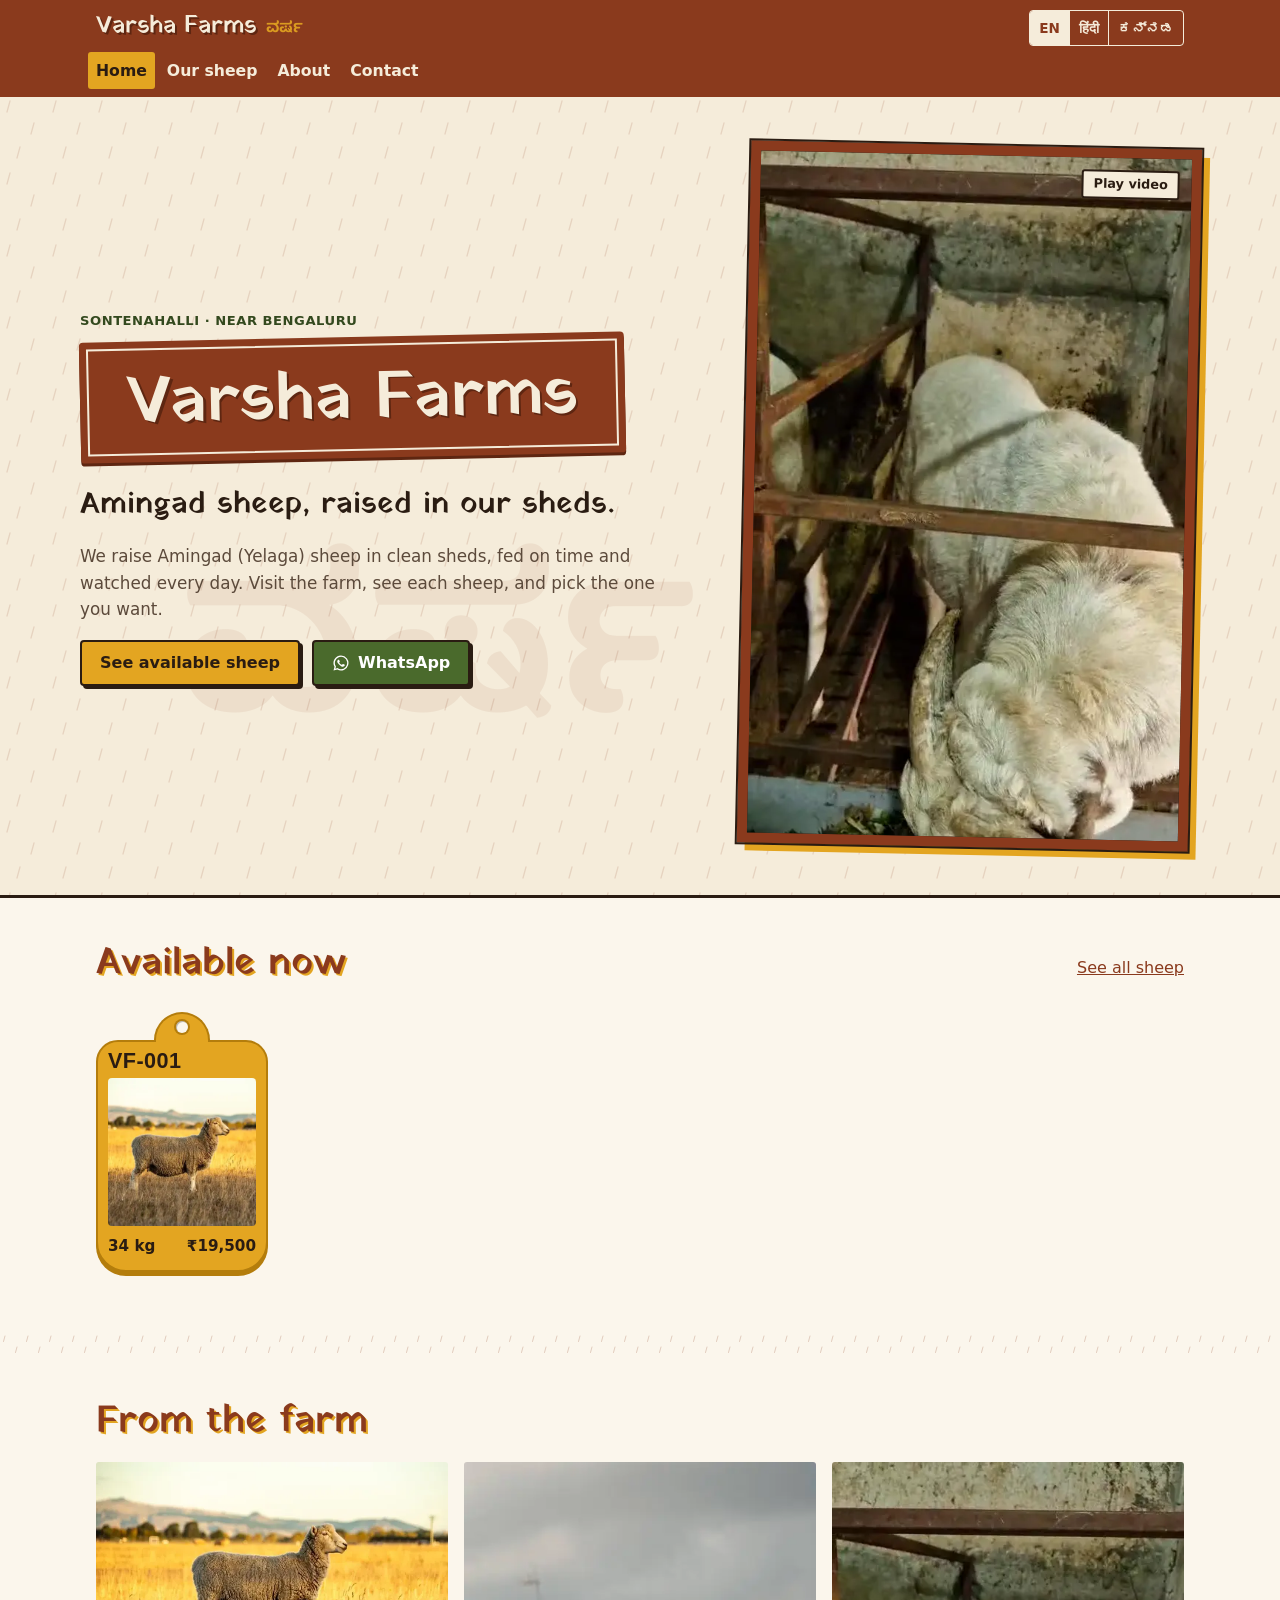
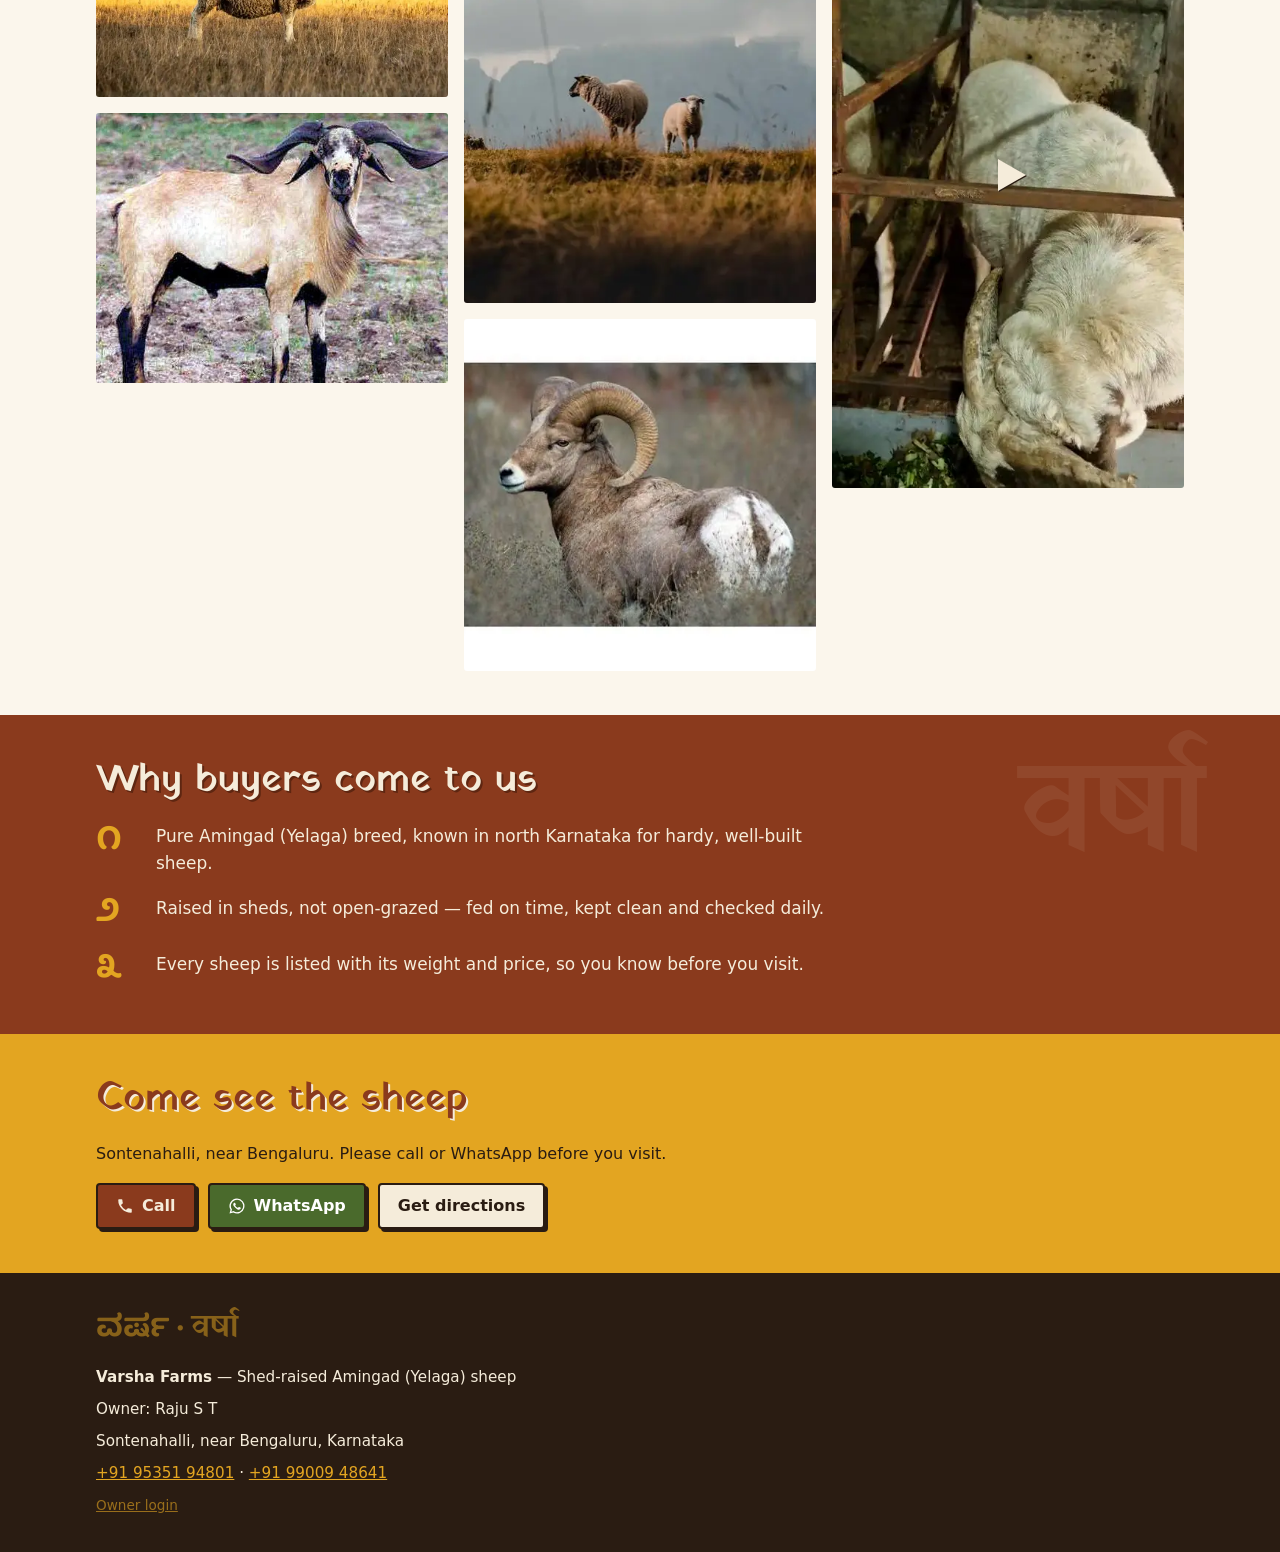
==== index.html @ 4ac23cdb "Varsha Farms website Co-Authored-By: Claude Opus 5.5 <noreply@anthropic.com>" ====
<!doctype html>
<html lang="en">
<head>
<meta charset="utf-8">
<meta name="viewport" content="width=device-width, initial-scale=1">
<title>Varsha Farms — Amingad sheep, Sontenahalli</title>
<meta name="description" content="Shed-raised Amingad (Yelaga) sheep from Varsha Farms, Sontenahalli near Bengaluru. See sheep with weight and price, call or WhatsApp Raju S T.">
<meta name="theme-color" content="#8a3a1d">
<meta property="og:title" content="Varsha Farms — Amingad sheep, Sontenahalli">
<meta property="og:description" content="Shed-raised Amingad (Yelaga) sheep from Varsha Farms, Sontenahalli near Bengaluru. See sheep with weight and price, call or WhatsApp Raju S T.">
<meta property="og:image" content="media/home/ewe-golden-field.webp">
<link rel="icon" href="assets/img/favicon.svg" type="image/svg+xml">
<link rel="preconnect" href="https://fonts.googleapis.com">
<link rel="preconnect" href="https://fonts.gstatic.com" crossorigin>
<link rel="stylesheet" href="https://fonts.googleapis.com/css2?family=Baloo+Tamma+2:wght@700&family=Yatra+One&display=swap">
<link rel="stylesheet" href="assets/css/site.css">
<link rel="preload" href="data/home.json" as="fetch" crossorigin>
<link rel="preload" href="media/home/farm-video-poster.webp" as="image">
<script src="assets/js/app.js" defer></script>
</head>
<body data-page="home" data-title="meta.home">
<a class="skip" href="#main" data-i18n="skip">Skip to content</a>
<header class="site-head">
  <div class="wrap">
    <div class="head-row">
      <a class="logo" href="./">
        <span class="logo-main" data-i18n="brand.name">Varsha Farms</span>
        <span class="logo-deco logo-deco-kn" aria-hidden="true">ವರ್ಷ</span>
        <span class="logo-deco logo-deco-hi" aria-hidden="true">वर्षा</span>
      </a>
      <div class="lang" role="group" aria-label="Language" data-i18n-attr="aria-label:lang.label">
        <button type="button" data-set-lang="en" lang="en" aria-pressed="true">EN</button>
        <button type="button" data-set-lang="hi" lang="hi" aria-pressed="false">हिंदी</button>
        <button type="button" data-set-lang="kn" lang="kn" aria-pressed="false">ಕನ್ನಡ</button>
      </div>
    </div>
    <nav class="nav" aria-label="Main">
      <a href="./" data-i18n="nav.home" aria-current="page">Home</a>
      <a href="explore.html" data-i18n="nav.explore">Our sheep</a>
      <a href="about.html" data-i18n="nav.about">About</a>
      <a href="contact.html" data-i18n="nav.contact">Contact</a>
    </nav>
  </div>
</header>
<main id="main">
<section class="hero">
  <div class="wrap hero-grid">
    <figure class="hero-media" id="heroMedia">
      <img src="media/home/farm-video-poster.webp" alt="" fetchpriority="high">
    </figure>
    <div class="hero-text">
      <span class="script-deco" aria-hidden="true">ವರ್ಷ</span>
      <p class="kicker" data-i18n="home.kicker">Sontenahalli · near Bengaluru</p>
      <h1 class="signboard"><span data-i18n="brand.name">Varsha Farms</span></h1>
      <p class="tagline" data-i18n="home.tagline">Amingad sheep, raised in our sheds.</p>
      <p class="lead" data-i18n="home.lead">We raise Amingad (Yelaga) sheep in clean sheds, fed on time and watched every day. Visit the farm, see each sheep, and pick the one you want.</p>
      <div class="btn-row">
        <a class="btn btn-turmeric" href="explore.html" data-i18n="home.seeSheep">See available sheep</a>
        <a class="btn btn-wa" href="https://wa.me/919535194801" data-wa="0"><svg viewBox="0 0 24 24" aria-hidden="true"><path fill="currentColor" d="M12 2a10 10 0 0 0-8.6 15.1L2 22l5-1.3A10 10 0 1 0 12 2zm0 18.2a8.2 8.2 0 0 1-4.2-1.2l-.3-.2-3 .8.8-2.9-.2-.3A8.2 8.2 0 1 1 12 20.2zm4.5-6.1c-.25-.12-1.47-.72-1.7-.8-.23-.09-.4-.13-.56.12-.17.25-.64.8-.79.97-.14.17-.29.19-.54.06a6.7 6.7 0 0 1-3.3-2.9c-.25-.43.25-.4.71-1.33.08-.17.04-.31-.02-.43l-.76-1.83c-.2-.48-.4-.41-.56-.42h-.48a.92.92 0 0 0-.66.31 2.8 2.8 0 0 0-.87 2.07 4.8 4.8 0 0 0 1 2.56 11 11 0 0 0 4.2 3.7c1.56.68 2.18.73 2.96.62.48-.07 1.47-.6 1.68-1.18.2-.58.2-1.08.15-1.18-.07-.1-.23-.16-.48-.28z"/></svg><span data-i18n="cta.whatsapp">WhatsApp</span></a>
      </div>
    </div>
  </div>
</section>

<section class="section">
  <div class="wrap">
    <div class="section-head">
      <h2 class="painted" data-i18n="home.availableTitle">Available now</h2>
      <a href="explore.html" data-i18n="home.availableMore">See all sheep</a>
    </div>
    <div class="strip" id="strip"><noscript><p>Please enable JavaScript to see the sheep, or call +91 95351 94801.</p></noscript></div>
  </div>
</section>

<hr class="rain-rule">

<section class="section">
  <div class="wrap">
    <div class="section-head"><h2 class="painted" data-i18n="home.galleryTitle">From the farm</h2></div>
    <div class="gallery" id="gallery"></div>
  </div>
</section>

<section class="section band-soil">
  <div class="wrap" style="position:relative">
    <span class="script-deco hi" aria-hidden="true" style="right:-6px;top:-10px;font-size:8rem;color:var(--wool)">वर्षा</span>
    <h2 data-i18n="home.whyTitle">Why buyers come to us</h2>
    <ol class="why">
      <li><span class="num" aria-hidden="true">೧</span><span data-i18n="home.why1">Pure Amingad (Yelaga) breed, known in north Karnataka for hardy, well-built sheep.</span></li>
      <li><span class="num" aria-hidden="true">೨</span><span data-i18n="home.why2">Raised in sheds, not open-grazed — fed on time, kept clean and checked daily.</span></li>
      <li><span class="num" aria-hidden="true">೩</span><span data-i18n="home.why3">Every sheep is listed with its weight and price, so you know before you visit.</span></li>
    </ol>
  </div>
</section>

<section class="section band-turmeric">
  <div class="wrap">
    <h2 class="painted" style="text-shadow:2px 2px 0 var(--wool)" data-i18n="home.visitTitle">Come see the sheep</h2>
    <p data-i18n="home.visitText">Sontenahalli, near Bengaluru. Please call or WhatsApp before you visit.</p>
    <div class="btn-row">
      <a class="btn btn-soil" href="tel:+919535194801" data-call="0"><svg viewBox="0 0 24 24" aria-hidden="true"><path fill="currentColor" d="M6.6 10.8a15.1 15.1 0 0 0 6.6 6.6l2.2-2.2a1 1 0 0 1 1-.25 11.4 11.4 0 0 0 3.6.57 1 1 0 0 1 1 1V20a1 1 0 0 1-1 1A17 17 0 0 1 3 4a1 1 0 0 1 1-1h3.5a1 1 0 0 1 1 1c0 1.25.2 2.45.57 3.57a1 1 0 0 1-.25 1z"/></svg><span data-i18n="cta.call">Call</span></a>
      <a class="btn btn-wa" href="https://wa.me/919535194801" data-wa="0"><svg viewBox="0 0 24 24" aria-hidden="true"><path fill="currentColor" d="M12 2a10 10 0 0 0-8.6 15.1L2 22l5-1.3A10 10 0 1 0 12 2zm0 18.2a8.2 8.2 0 0 1-4.2-1.2l-.3-.2-3 .8.8-2.9-.2-.3A8.2 8.2 0 1 1 12 20.2zm4.5-6.1c-.25-.12-1.47-.72-1.7-.8-.23-.09-.4-.13-.56.12-.17.25-.64.8-.79.97-.14.17-.29.19-.54.06a6.7 6.7 0 0 1-3.3-2.9c-.25-.43.25-.4.71-1.33.08-.17.04-.31-.02-.43l-.76-1.83c-.2-.48-.4-.41-.56-.42h-.48a.92.92 0 0 0-.66.31 2.8 2.8 0 0 0-.87 2.07 4.8 4.8 0 0 0 1 2.56 11 11 0 0 0 4.2 3.7c1.56.68 2.18.73 2.96.62.48-.07 1.47-.6 1.68-1.18.2-.58.2-1.08.15-1.18-.07-.1-.23-.16-.48-.28z"/></svg><span data-i18n="cta.whatsapp">WhatsApp</span></a>
      <a class="btn" href="https://maps.app.goo.gl/YwFfgwn1WgX5cCX76" data-map-link target="_blank" rel="noopener" data-i18n="cta.directions">Get directions</a>
    </div>
  </div>
</section>
</main>
<footer class="site-foot">
  <div class="wrap">
    <p class="foot-script" aria-hidden="true">ವರ್ಷ · <span class="hi">वर्षा</span></p>
    <p><strong data-i18n="brand.name">Varsha Farms</strong> — <span data-i18n="footer.note">Shed-raised Amingad (Yelaga) sheep</span></p>
    <p data-i18n="footer.owner">Owner: Raju S T</p>
    <p data-i18n="footer.place">Sontenahalli, near Bengaluru, Karnataka</p>
    <p><a href="tel:+919535194801" data-phone-text="0">+91 95351 94801</a> · <a href="tel:+919900948641" data-phone-text="1">+91 99009 48641</a></p>
    <p><a class="owner-link" href="owner.html" rel="nofollow" data-i18n="footer.ownerLogin">Owner login</a></p>
  </div>
</footer>
<nav class="callbar" aria-label="Contact">
  <a href="tel:+919535194801" data-call="0"><svg viewBox="0 0 24 24" aria-hidden="true"><path fill="currentColor" d="M6.6 10.8a15.1 15.1 0 0 0 6.6 6.6l2.2-2.2a1 1 0 0 1 1-.25 11.4 11.4 0 0 0 3.6.57 1 1 0 0 1 1 1V20a1 1 0 0 1-1 1A17 17 0 0 1 3 4a1 1 0 0 1 1-1h3.5a1 1 0 0 1 1 1c0 1.25.2 2.45.57 3.57a1 1 0 0 1-.25 1z"/></svg><span data-i18n="cta.call">Call</span></a>
  <a href="https://wa.me/919535194801" data-wa="0"><svg viewBox="0 0 24 24" aria-hidden="true"><path fill="currentColor" d="M12 2a10 10 0 0 0-8.6 15.1L2 22l5-1.3A10 10 0 1 0 12 2zm0 18.2a8.2 8.2 0 0 1-4.2-1.2l-.3-.2-3 .8.8-2.9-.2-.3A8.2 8.2 0 1 1 12 20.2zm4.5-6.1c-.25-.12-1.47-.72-1.7-.8-.23-.09-.4-.13-.56.12-.17.25-.64.8-.79.97-.14.17-.29.19-.54.06a6.7 6.7 0 0 1-3.3-2.9c-.25-.43.25-.4.71-1.33.08-.17.04-.31-.02-.43l-.76-1.83c-.2-.48-.4-.41-.56-.42h-.48a.92.92 0 0 0-.66.31 2.8 2.8 0 0 0-.87 2.07 4.8 4.8 0 0 0 1 2.56 11 11 0 0 0 4.2 3.7c1.56.68 2.18.73 2.96.62.48-.07 1.47-.6 1.68-1.18.2-.58.2-1.08.15-1.18-.07-.1-.23-.16-.48-.28z"/></svg><span data-i18n="cta.whatsapp">WhatsApp</span></a>
</nav>
</body>
</html>
---- assets/css/site.css ----
/* Varsha Farms — one stylesheet, no framework. Flat colours only (no gradients). */
:root {
  --soil: #8a3a1d;        /* red-soil brown */
  --soil-dark: #5e2611;
  --turmeric: #e3a521;    /* turmeric yellow */
  --turmeric-dark: #b47d0c;
  --wool: #f5ecda;        /* wool cream */
  --wool-light: #fbf6ec;
  --leaf: #4a6a2c;        /* leaf green */
  --leaf-dark: #33491e;
  --ink: #2a1c12;
  --ink-soft: #5c4a3b;
  --line: #d9c9aa;
  --stamp-red: #a8321a;
  --radius: 6px;
  --gutter: 16px;
  --font-sign: "Yatra One", "Baloo Tamma 2", Georgia, serif;
  --font-body: system-ui, -apple-system, "Segoe UI", Roboto, "Noto Sans", "Noto Sans Kannada", "Noto Sans Devanagari", sans-serif;
  --rain: url("data:image/svg+xml,%3Csvg xmlns='http://www.w3.org/2000/svg' width='46' height='72'%3E%3Cg stroke='%238a3a1d' stroke-width='1.3' stroke-linecap='round' fill='none'%3E%3Cpath d='M10 4l-3 11M34 26l-3 11M20 50l-3 11'/%3E%3C/g%3E%3C/svg%3E");
}
:lang(kn) { --font-sign: "Baloo Tamma 2", "Yatra One", sans-serif; }

*, *::before, *::after { box-sizing: border-box; }
[hidden] { display: none !important; }
html { -webkit-text-size-adjust: 100%; }
body {
  margin: 0;
  background: var(--wool-light);
  color: var(--ink);
  font: 400 1rem/1.6 var(--font-body);
  padding-bottom: 64px; /* room for mobile call bar */
  overflow-x: hidden;
}
img, video { max-width: 100%; display: block; }
a { color: var(--soil); }
a:focus-visible, button:focus-visible, input:focus-visible, select:focus-visible, textarea:focus-visible, summary:focus-visible {
  outline: 3px solid var(--turmeric); outline-offset: 2px;
}
h1, h2, h3 { font-family: var(--font-sign); font-weight: 400; line-height: 1.15; margin: 0 0 .5em; color: var(--soil); }
h1 { font-size: clamp(2.2rem, 9vw, 4rem); }
h2 { font-size: clamp(1.6rem, 6vw, 2.4rem); }
h3 { font-size: 1.3rem; }
:lang(kn) h1, :lang(kn) h2, :lang(kn) h3 { font-weight: 700; line-height: 1.3; }
p { margin: 0 0 1em; }
.wrap { width: 100%; max-width: 1120px; margin: 0 auto; padding: 0 var(--gutter); }
.skip { position: absolute; left: -999px; top: 0; background: var(--ink); color: var(--wool); padding: 8px 12px; z-index: 50; }
.skip:focus { left: 8px; }
.visually-hidden { position: absolute !important; width: 1px; height: 1px; overflow: hidden; clip: rect(0 0 0 0); white-space: nowrap; }

/* ---------- Painted-sign lettering ---------- */
.painted { color: var(--soil); text-shadow: 2px 2px 0 var(--turmeric); }
.signboard {
  display: inline-block;
  background: var(--soil);
  color: var(--wool);
  padding: .35em .7em .3em;
  border-radius: 4px;
  outline: 2px solid var(--wool);
  outline-offset: -9px;
  text-shadow: 2px 2px 0 var(--soil-dark);
  box-shadow: 0 3px 0 var(--soil-dark);
  transform: rotate(-1.2deg);
  margin: 0 0 .4em;
}
.signboard span { display: block; }

/* ---------- Header ---------- */
.site-head { background: var(--soil); color: var(--wool); position: relative; z-index: 5; }
.head-row { display: flex; align-items: center; justify-content: space-between; gap: 12px; padding-top: 10px; padding-bottom: 6px; }
.logo { text-decoration: none; color: var(--wool); display: flex; align-items: baseline; gap: 10px; min-width: 0; }
.logo-main { font-family: var(--font-sign); font-size: 1.5rem; line-height: 1.1; text-shadow: 2px 2px 0 var(--soil-dark); white-space: nowrap; }
:lang(kn) .logo-main { font-weight: 700; }
.logo-deco { font-family: "Baloo Tamma 2", sans-serif; font-weight: 700; color: var(--turmeric); font-size: 1rem; opacity: .9; white-space: nowrap; }
.logo-deco-hi { display: none; font-family: "Yatra One", serif; font-weight: 400; }
:lang(kn) .logo-deco-kn { display: none; }
:lang(kn) .logo-deco-hi { display: inline; }
@media (max-width: 420px) { .logo-deco { display: none !important; } }

.lang { display: flex; border: 1.5px solid var(--wool); border-radius: 4px; overflow: hidden; flex-shrink: 0; }
.lang button {
  background: transparent; color: var(--wool); border: 0; padding: 6px 9px; font: 600 .85rem/1.2 var(--font-body); cursor: pointer; min-height: 34px;
}
.lang button + button { border-left: 1.5px solid var(--wool); }
.lang button[aria-pressed="true"] { background: var(--wool); color: var(--soil); }

.nav { display: flex; flex-wrap: wrap; gap: 2px 4px; padding-bottom: 8px; margin: 0 -8px; }
.nav::-webkit-scrollbar { display: none; }
.nav a {
  color: var(--wool); text-decoration: none; padding: 6px 8px; border-radius: 3px; white-space: nowrap; font-weight: 600; font-size: .98rem;
}
.nav a[aria-current="page"] { background: var(--turmeric); color: var(--ink); }
.head-edge { height: 10px; background: var(--rain) 0 0 / 23px 36px, var(--wool-light); opacity: .55; }

/* ---------- Buttons ---------- */
.btn {
  display: inline-flex; align-items: center; justify-content: center; gap: 8px;
  min-height: 46px; padding: 10px 18px; border-radius: 4px; border: 2px solid var(--ink);
  font: 700 1rem/1.2 var(--font-body); text-decoration: none; cursor: pointer; background: var(--wool); color: var(--ink);
  box-shadow: 3px 3px 0 var(--ink);
  transition: transform .08s, box-shadow .08s;
}
.btn:active { transform: translate(2px, 2px); box-shadow: 1px 1px 0 var(--ink); }
.btn-soil { background: var(--soil); color: var(--wool); }
.btn-wa { background: var(--leaf); color: #fff; }
.btn-turmeric { background: var(--turmeric); color: var(--ink); }
.btn svg { width: 18px; height: 18px; flex-shrink: 0; }
.btn-row { display: flex; flex-wrap: wrap; gap: 12px; }

/* ---------- Mobile call bar ---------- */
.callbar {
  position: fixed; left: 0; right: 0; bottom: 0; z-index: 20; display: grid; grid-template-columns: 1fr 1fr;
  border-top: 3px solid var(--ink); background: var(--ink);
}
.callbar a { display: flex; align-items: center; justify-content: center; gap: 8px; min-height: 56px; font-weight: 700; text-decoration: none; color: var(--wool); background: var(--soil); }
.callbar a + a { background: var(--leaf); border-left: 2px solid var(--ink); color: #fff; }
.callbar svg { width: 20px; height: 20px; }
@media (min-width: 900px) { .callbar { display: none; } body { padding-bottom: 0; } }

/* ---------- Script decoration ---------- */
.script-deco {
  position: absolute; pointer-events: none; user-select: none; z-index: 0;
  font-family: "Baloo Tamma 2", sans-serif; font-weight: 700; color: var(--soil); opacity: .07; line-height: 1;
}
.script-deco.hi { font-family: "Yatra One", serif; font-weight: 400; }

/* ---------- Hero ---------- */
.hero { position: relative; overflow: hidden; background: var(--wool); border-bottom: 3px solid var(--ink); }
.hero::before { content: ""; position: absolute; inset: 0; background: var(--rain) 0 0 / 46px 72px; opacity: .14; animation: rain 3s linear infinite; }
@keyframes rain { to { background-position: -12px 72px; } }
.hero-grid { position: relative; display: grid; gap: 0; }
.hero-media { margin: 0 calc(-1 * var(--gutter)); position: relative; background: var(--ink); height: min(62svh, 125vw); overflow: hidden; }
.hero-media img, .hero-media video { width: 100%; height: 100%; object-fit: cover; }
.hero-text { position: relative; padding: 0 0 32px; z-index: 2; display: flex; flex-direction: column; align-items: flex-start; }
.hero-text > * { position: relative; }
.hero-text > .script-deco { position: absolute; }
.hero-text .signboard { order: -1; margin-top: -40px; }
.hero-text .kicker { margin-top: 4px; }
.hero-text .script-deco { right: -8px; bottom: -30px; font-size: 9rem; }
.hero .signboard { font-size: clamp(2.3rem, 11vw, 4.2rem); }
.kicker { font-weight: 700; letter-spacing: .04em; color: var(--leaf-dark); text-transform: uppercase; font-size: .82rem; margin: 18px 0 6px; }
:lang(kn) .kicker, :lang(hi) .kicker { text-transform: none; letter-spacing: 0; font-size: .95rem; }
.tagline { font-family: var(--font-sign); font-size: clamp(1.35rem, 5vw, 1.9rem); color: var(--ink); line-height: 1.3; margin-bottom: .6em; }
:lang(kn) .tagline { font-weight: 700; }
.lead { font-size: 1.05rem; color: var(--ink-soft); max-width: 36em; }
.media-toggle {
  position: absolute; right: 12px; top: 12px; z-index: 3; background: var(--wool); color: var(--ink); border: 2px solid var(--ink);
  border-radius: 3px; padding: 6px 10px; font: 700 .8rem/1 var(--font-body); cursor: pointer;
}
@media (min-width: 900px) {
  .hero-grid { grid-template-columns: 1.15fr .85fr; align-items: center; gap: 48px; padding: 48px 0; }
  .hero-text { margin: 0; padding: 0; order: -1; }
  .hero-text .signboard { order: 0; margin-top: 0; }
  .hero-text .kicker { order: -1; }
  .hero-media { margin: 0; height: auto; aspect-ratio: 9 / 14; max-height: 78vh; border: 10px solid var(--soil); outline: 2px solid var(--ink); box-shadow: 8px 8px 0 var(--turmeric); transform: rotate(1.2deg); }
  .hero-text .script-deco { font-size: 14rem; right: 0; bottom: -90px; }
}

/* ---------- Sections ---------- */
.section { padding: 44px 0; position: relative; }
.section-head { display: flex; flex-wrap: wrap; align-items: baseline; justify-content: space-between; gap: 6px 16px; margin-bottom: 18px; }
.section-head h2 { margin: 0; }
.rain-rule { height: 22px; background: var(--rain) 0 0 / 23px 36px; opacity: .35; border: 0; margin: 0; }
.band-soil { background: var(--soil); color: var(--wool); }
.band-soil h2 { color: var(--wool); text-shadow: 2px 2px 0 var(--soil-dark); }
.band-leaf { background: var(--leaf); color: #fff; }
.band-leaf h2 { color: #fff; text-shadow: 2px 2px 0 var(--leaf-dark); }
.band-turmeric { background: var(--turmeric); }

/* why list with Kannada numerals */
.why { list-style: none; margin: 0; padding: 0; counter-reset: why; display: grid; gap: 18px; max-width: 46em; }
.why li { display: grid; grid-template-columns: 48px 1fr; gap: 12px; align-items: start; font-size: 1.06rem; }
.why .num { font-family: "Baloo Tamma 2", sans-serif; font-weight: 700; font-size: 2.4rem; line-height: 1; color: var(--turmeric); }

/* ---------- Available strip ---------- */
.strip { display: flex; gap: 16px; overflow-x: auto; scroll-snap-type: x mandatory; padding: 8px 2px 18px; margin: 0 calc(-1 * var(--gutter)); padding-left: var(--gutter); padding-right: var(--gutter); scrollbar-width: thin; }
.strip > * { scroll-snap-align: start; flex: 0 0 auto; }
.mini-tag { width: 172px; text-decoration: none; color: var(--ink); display: block; }
.mini-tag .tag-neck { width: 56px; height: 30px; }
.mini-tag .tag-body { padding: 8px 10px 12px; }
.mini-tag .tag-id { font-size: 1.35rem; }
.mini-tag .mini-photo { aspect-ratio: 1; background: var(--wool); border-radius: 4px; overflow: hidden; margin: 6px 0 8px; }
.mini-tag .mini-photo img { width: 100%; height: 100%; object-fit: cover; }
.mini-tag .mini-line { display: flex; justify-content: space-between; font-weight: 700; font-size: .95rem; }
.strip-empty { color: var(--ink-soft); }

/* ---------- Gallery ---------- */
.gallery { columns: 2 160px; column-gap: 12px; }
.gallery button {
  display: block; width: 100%; border: 0; padding: 0; margin: 0 0 12px; background: var(--wool); cursor: zoom-in; break-inside: avoid; position: relative;
  border-radius: 3px; overflow: hidden;
}
.gallery img { width: 100%; height: auto; }
.gallery .is-video::after {
  content: ""; position: absolute; left: 50%; top: 50%; width: 0; height: 0; margin: -16px 0 0 -10px;
  border-left: 28px solid var(--wool); border-top: 16px solid transparent; border-bottom: 16px solid transparent;
  filter: drop-shadow(1px 1px 0 var(--ink));
}
@media (min-width: 900px) { .gallery { columns: 3; column-gap: 16px; } .gallery button { margin-bottom: 16px; } }

dialog.viewer { border: 0; padding: 0; background: transparent; max-width: 96vw; max-height: 92vh; }
dialog.viewer::backdrop { background: rgba(30, 18, 10, .88); }
dialog.viewer img, dialog.viewer video { max-width: 96vw; max-height: 84vh; width: auto; height: auto; border: 6px solid var(--wool); }
dialog.viewer .close { display: block; margin: 0 0 8px auto; }

/* ---------- Ear-tag cards ---------- */
.tags { display: grid; gap: 30px 22px; grid-template-columns: 1fr; }
@media (min-width: 640px) { .tags { grid-template-columns: 1fr 1fr; } }
@media (min-width: 1000px) { .tags { grid-template-columns: 1fr 1fr 1fr; } }
.tag { position: relative; scroll-margin-top: 20px; }
.tag-neck {
  width: 92px; height: 44px; margin: 0 auto -2px; background: var(--turmeric); border: 2px solid var(--turmeric-dark); border-bottom: 0;
  border-radius: 46px 46px 0 0; position: relative;
}
.tag-neck::after { /* punched hole */
  content: ""; position: absolute; left: 50%; top: 46%; width: 18px; height: 18px; margin: -9px 0 0 -9px; border-radius: 50%;
  background: var(--wool-light); box-shadow: inset 2px 2px 0 rgba(0,0,0,.25), 0 0 0 3px var(--turmeric-dark);
}
.mini-tag .tag-neck::after { width: 12px; height: 12px; margin: -6px 0 0 -6px; box-shadow: inset 1px 1px 0 rgba(0,0,0,.25), 0 0 0 2px var(--turmeric-dark); }
.tag-body {
  background: var(--turmeric); border: 2px solid var(--turmeric-dark); border-radius: 22px 22px 30px 30px;
  padding: 12px 14px 16px; box-shadow: 0 4px 0 var(--turmeric-dark);
}
.tag-top { display: flex; align-items: center; justify-content: space-between; gap: 8px; }
.tag-id {
  font: 800 2rem/1 "Arial Narrow", "Roboto Condensed", "Helvetica Neue", Arial, sans-serif; letter-spacing: .02em; color: var(--ink);
  font-stretch: condensed;
}
.tag-farm { font: 700 .7rem/1.2 var(--font-body); letter-spacing: .08em; text-transform: uppercase; color: var(--ink); opacity: .7; text-align: right; }
.pill { display: inline-block; font-weight: 700; font-size: .85rem; padding: 2px 9px; border-radius: 3px; border: 2px solid currentColor; }
.pill-available { color: var(--leaf-dark); background: var(--wool-light); }
.tag-media { position: relative; margin: 10px 0 12px; border-radius: 6px; overflow: hidden; background: var(--wool); border: 2px solid var(--turmeric-dark); }
.tag-slides { display: flex; overflow-x: auto; scroll-snap-type: x mandatory; scrollbar-width: none; aspect-ratio: 4 / 3; }
.tag-slides::-webkit-scrollbar { display: none; }
.tag-slides > * { flex: 0 0 100%; scroll-snap-align: start; width: 100%; height: 100%; object-fit: cover; background: var(--ink); }
.tag-count { position: absolute; right: 8px; bottom: 8px; background: var(--ink); color: var(--wool); font-size: .75rem; font-weight: 700; padding: 2px 7px; border-radius: 3px; pointer-events: none; }
.no-photo { aspect-ratio: 4 / 3; display: grid; place-items: center; text-align: center; color: var(--ink-soft); font-size: .9rem; position: relative; overflow: hidden; }
.no-photo .big { font-family: "Baloo Tamma 2", sans-serif; font-weight: 700; font-size: 5rem; line-height: 1; color: var(--soil); opacity: .16; display: block; }
.stamp {
  position: absolute; left: 50%; top: 44%; z-index: 2; transform: translate(-50%, -50%) rotate(-13deg);
  font: 400 clamp(1.8rem, 7vw, 2.4rem)/1 var(--font-sign); letter-spacing: .06em; text-transform: uppercase;
  color: var(--stamp-red); border: 4px solid var(--stamp-red); outline: 2px solid var(--stamp-red); outline-offset: 3px;
  padding: 6px 14px 4px; background: rgba(251, 246, 236, .82); white-space: nowrap; pointer-events: none;
}
:lang(kn) .stamp { font-weight: 700; font-size: 1.6rem; }
.stamp-booked { color: var(--soil-dark); border-color: var(--soil-dark); outline-color: var(--soil-dark); transform: translate(-50%, -50%) rotate(8deg); }
.is-sold .tag-slides, .is-sold .no-photo { filter: grayscale(.75) contrast(.9); }
.tag-facts { background: var(--wool-light); border-radius: 6px; margin: 0; padding: 8px 12px; display: grid; grid-template-columns: auto 1fr; gap: 3px 10px; font-size: .95rem; }
.tag-facts dt { color: var(--ink-soft); }
.tag-facts dd { margin: 0; font-weight: 700; text-align: right; }
.tag-price { display: flex; align-items: baseline; justify-content: space-between; margin: 12px 2px 6px; }
.tag-price .label { font-weight: 700; font-size: .9rem; }
.tag-price .amount { font: 800 1.8rem/1 "Arial Narrow", "Roboto Condensed", Arial, sans-serif; }
.tag-purpose { list-style: none; padding: 0; margin: 0 0 8px; display: flex; flex-wrap: wrap; gap: 6px; }
.tag-purpose li { background: var(--ink); color: var(--turmeric); font-size: .8rem; font-weight: 700; padding: 3px 9px; border-radius: 30px; }
.tag-note { font-size: .95rem; margin: 6px 2px 12px; }
.tag-actions { display: grid; grid-template-columns: 1fr 1fr; gap: 10px; }
.tag-actions .btn { min-height: 48px; padding: 8px 10px; }
.tag.is-target .tag-body { outline: 4px solid var(--leaf); outline-offset: 4px; }

/* ---------- Filters ---------- */
.filters { display: grid; gap: 12px; margin: 8px 0 18px; }
.filters fieldset { border: 0; padding: 0; margin: 0; min-width: 0; }
.filters legend { font-weight: 700; font-size: .85rem; color: var(--ink-soft); margin-bottom: 6px; padding: 0; }
.chips { display: flex; gap: 8px; overflow-x: auto; scrollbar-width: none; padding: 2px; }
.chips::-webkit-scrollbar { display: none; }
.chip { position: relative; flex-shrink: 0; }
.chip input { position: absolute; opacity: 0; inset: 0; margin: 0; cursor: pointer; }
.chip span { display: block; padding: 7px 14px; border: 2px solid var(--ink); border-radius: 30px; font-weight: 600; font-size: .92rem; background: var(--wool-light); white-space: nowrap; }
.chip input:checked + span { background: var(--ink); color: var(--turmeric); }
.chip input:focus-visible + span { outline: 3px solid var(--turmeric); outline-offset: 2px; }
.filter-foot { display: flex; flex-wrap: wrap; align-items: center; justify-content: space-between; gap: 10px; }
.select { font: 600 .95rem var(--font-body); padding: 8px 10px; border: 2px solid var(--ink); border-radius: 4px; background: var(--wool-light); color: var(--ink); min-height: 42px; }
.linkish { background: none; border: 0; color: var(--soil); text-decoration: underline; font: 600 .95rem var(--font-body); cursor: pointer; padding: 6px 0; }
.count { font-weight: 700; }
@media (min-width: 900px) { .filters { grid-template-columns: auto auto 1fr; align-items: end; gap: 20px; } .filter-foot { grid-column: 1 / -1; } }

/* ---------- Page headers / prose ---------- */
.page-head { background: var(--wool); border-bottom: 3px solid var(--ink); padding: 30px 0 24px; position: relative; overflow: hidden; }
.page-head::before { content: ""; position: absolute; inset: 0; background: var(--rain) 0 0 / 46px 72px; opacity: .12; }
.page-head .wrap { position: relative; }
.page-head .script-deco { right: -10px; top: -14px; font-size: 7.5rem; }
.page-head p { color: var(--ink-soft); max-width: 40em; margin: 0; font-size: 1.05rem; }
.prose { max-width: 40em; font-size: 1.07rem; }
.prose h2 { margin-top: 1.4em; }
.split { display: grid; gap: 28px; }
@media (min-width: 900px) { .split { grid-template-columns: 1.2fr .8fr; gap: 56px; align-items: start; } }
.framed { border: 8px solid var(--soil); outline: 2px solid var(--ink); box-shadow: 6px 6px 0 var(--turmeric); background: var(--ink); }
.owner-card { background: var(--turmeric); border: 2px solid var(--ink); padding: 16px 18px; border-radius: 4px; margin-top: 18px; }
.owner-card strong { display: block; font-family: var(--font-sign); font-weight: 400; font-size: 1.6rem; color: var(--ink); }
.quote { font-family: var(--font-sign); font-size: 1.35rem; color: var(--leaf-dark); border-left: 6px solid var(--turmeric); padding-left: 14px; margin: 20px 0; }
:lang(kn) .quote { font-weight: 700; }

/* ---------- Contact ---------- */
.phone-cards { display: grid; gap: 18px; }
@media (min-width: 640px) { .phone-cards { grid-template-columns: 1fr 1fr; } }
.phone-card { background: var(--wool); border: 2px solid var(--ink); border-radius: 4px; padding: 16px; box-shadow: 4px 4px 0 var(--soil); }
.phone-card .label { font-weight: 700; color: var(--ink-soft); font-size: .9rem; }
.phone-card .num { display: block; font: 800 1.7rem/1.2 "Arial Narrow", "Roboto Condensed", Arial, sans-serif; color: var(--ink); text-decoration: none; margin: 4px 0 12px; letter-spacing: .02em; }
.phone-card .btn-row .btn { flex: 1 1 120px; }
.map-box { position: relative; aspect-ratio: 4 / 3; background: var(--wool); border: 2px solid var(--ink); margin: 12px 0; }
@media (min-width: 900px) { .map-box { aspect-ratio: 16 / 9; } }
.map-box iframe { position: absolute; inset: 0; width: 100%; height: 100%; border: 0; }
.map-box .map-load { position: absolute; inset: 0; margin: auto; width: max-content; height: max-content; }
.map-box::before { content: ""; position: absolute; inset: 0; background: var(--rain) 0 0 / 46px 72px; opacity: .2; }

/* ---------- Footer ---------- */
.site-foot { background: var(--ink); color: var(--wool); padding: 36px 0 28px; font-size: .95rem; }
.site-foot a { color: var(--turmeric); }
.site-foot p { margin: 0 0 .5em; }
.foot-script { font-family: "Baloo Tamma 2", sans-serif; font-weight: 700; font-size: 2rem; color: var(--turmeric); opacity: .5; line-height: 1.2; }
.foot-script .hi { font-family: "Yatra One", serif; font-weight: 400; }
.owner-link { opacity: .6; font-size: .85rem; }

@media (prefers-reduced-motion: reduce) {
  .hero::before { animation: none; }
  .btn { transition: none; }
}
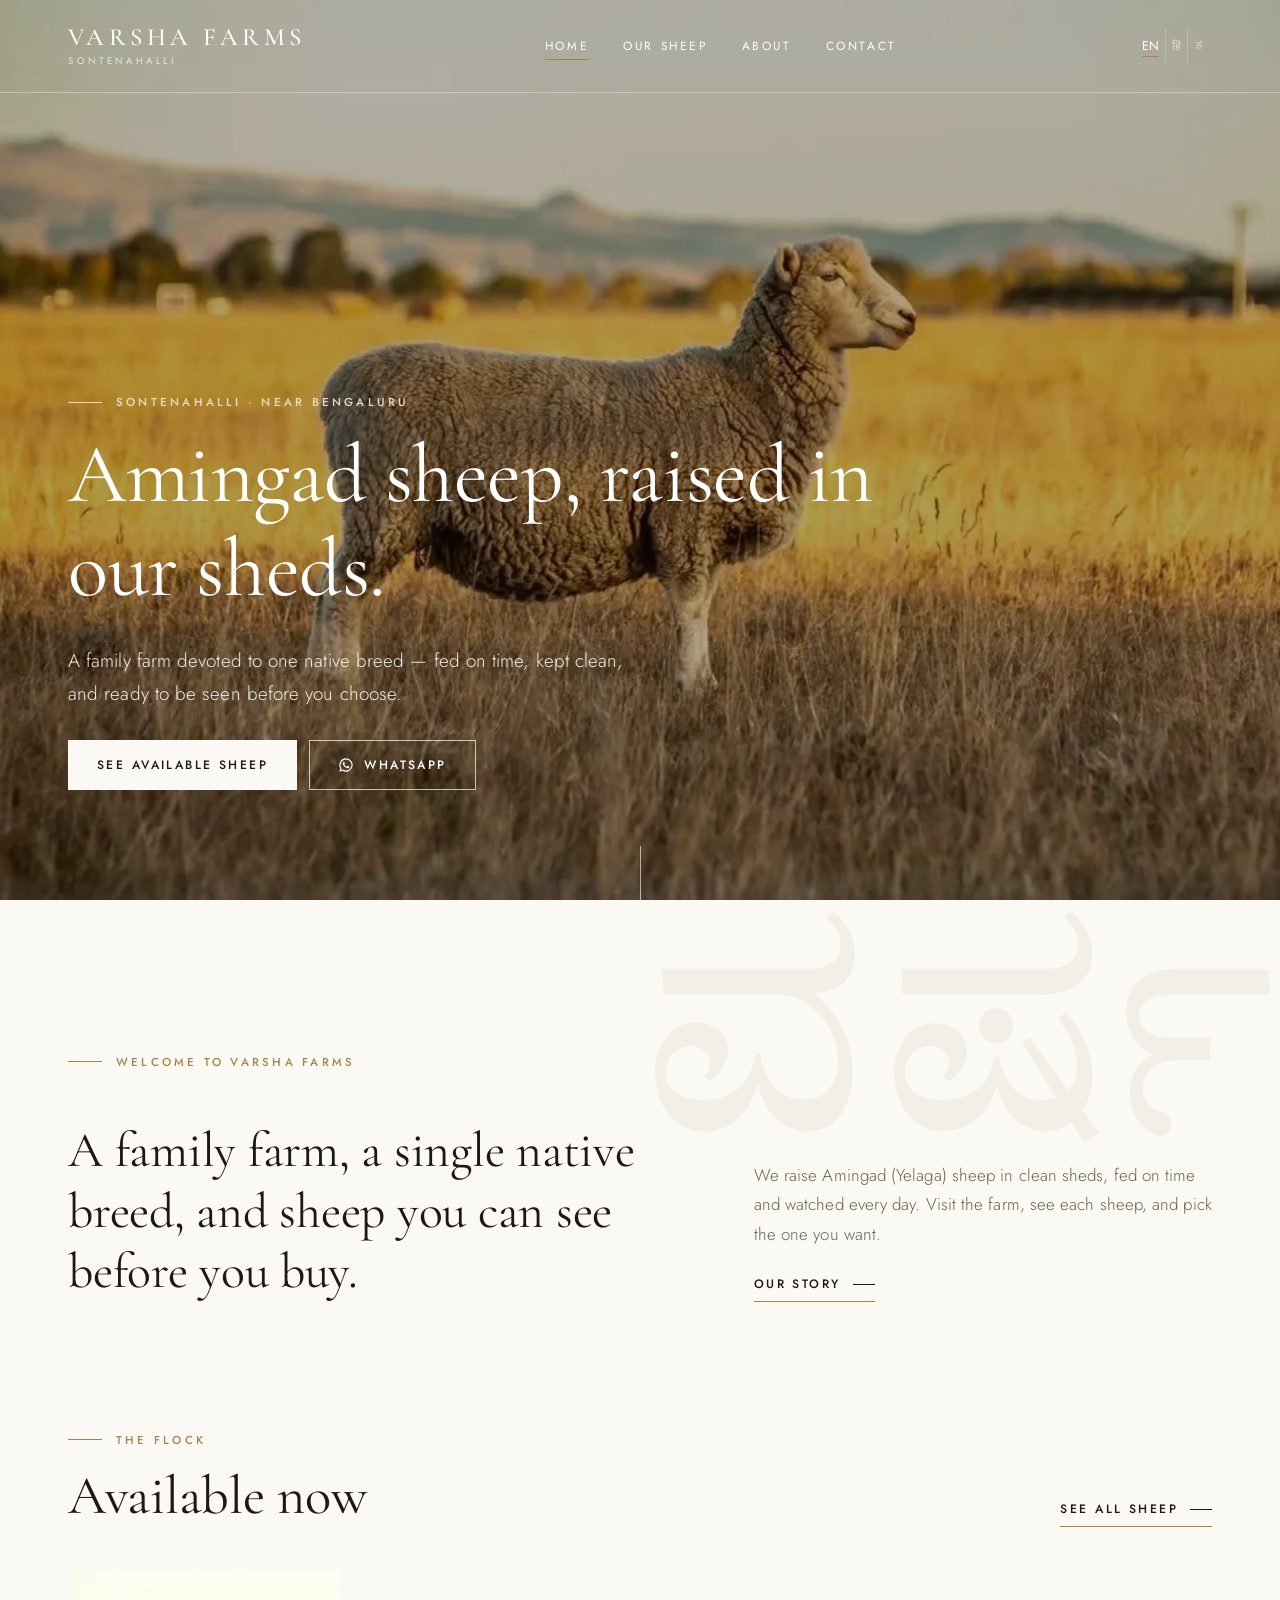
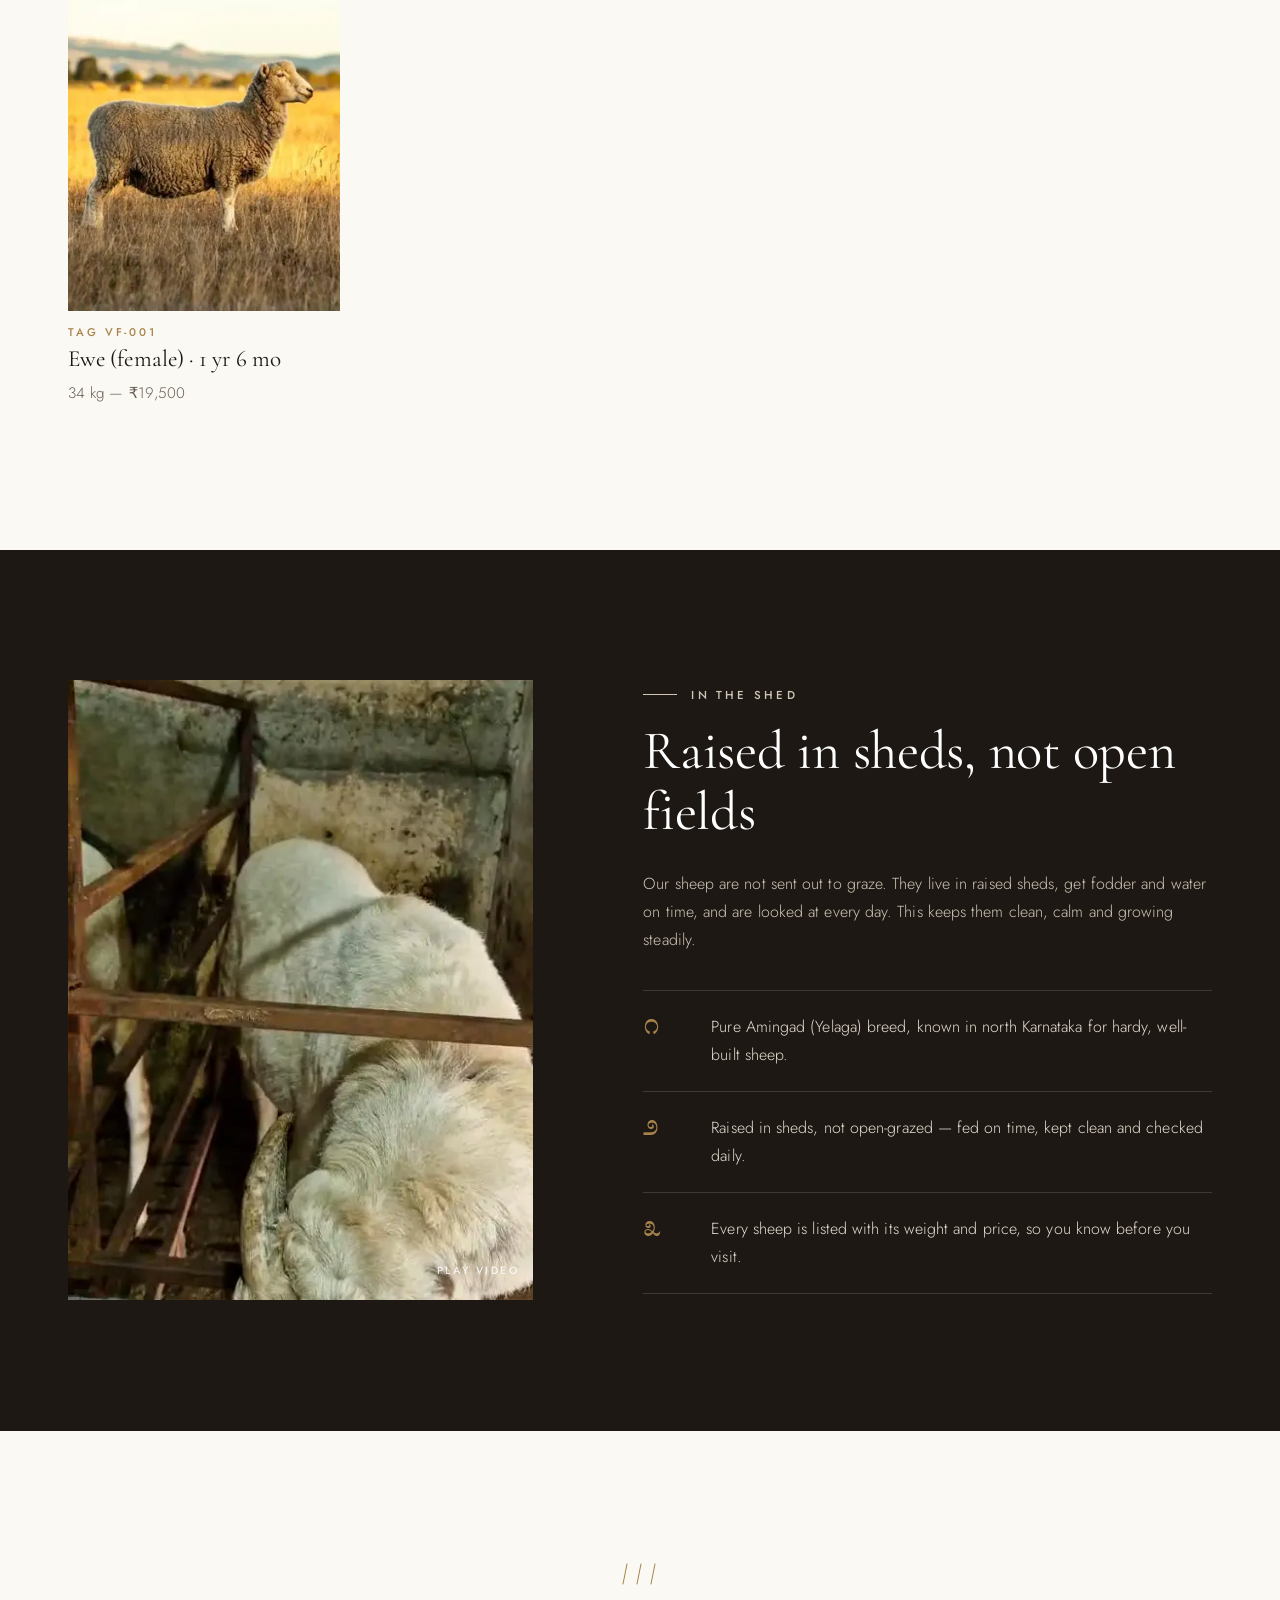
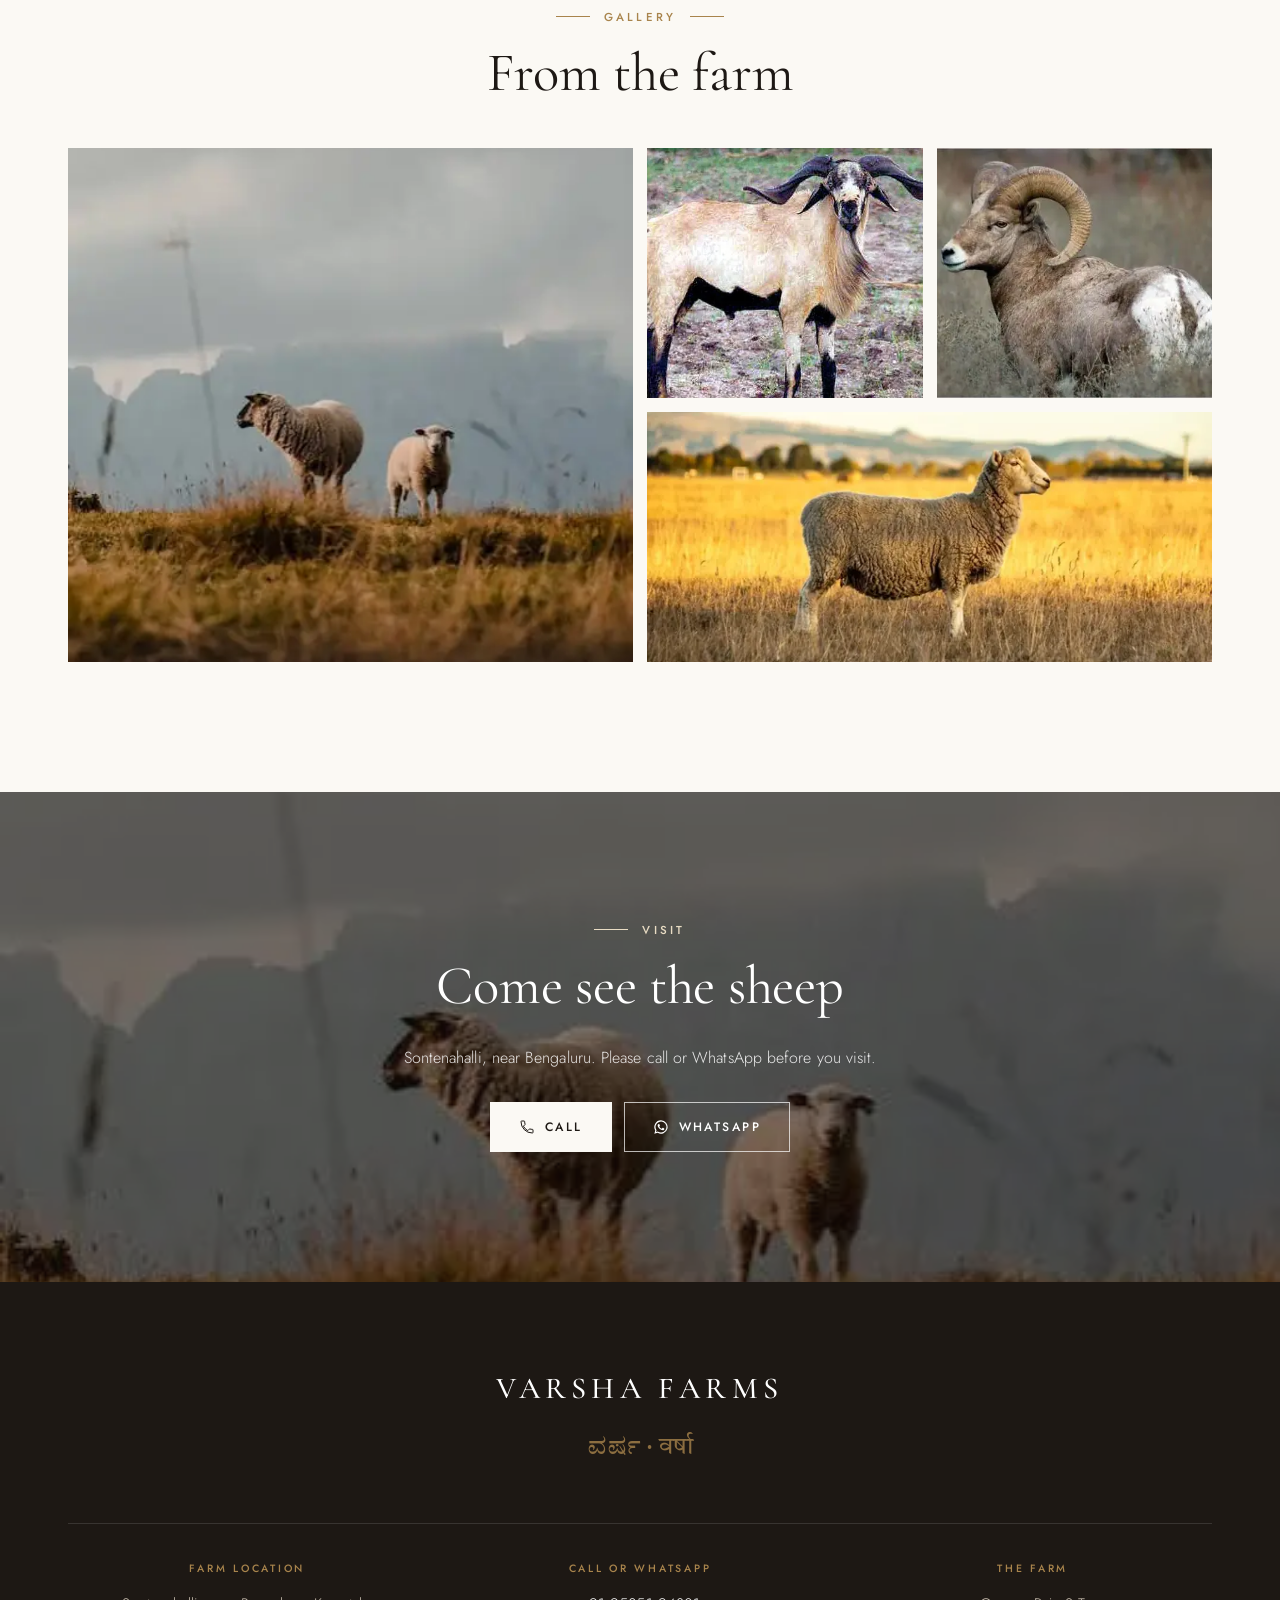
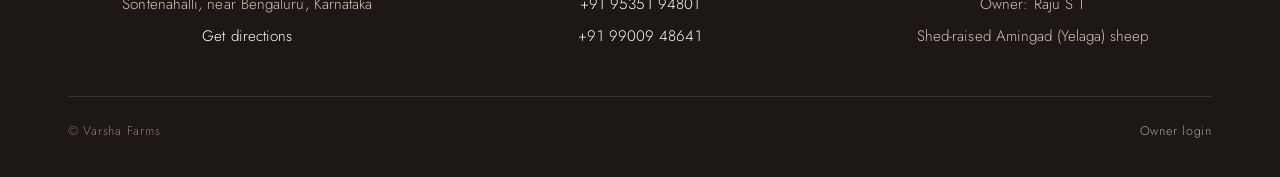
==== commit 500302f9: "Redesign: editorial luxury look, sunny-field hero Co-Authored-By: Claude Opus 5.5 <noreply@anthropic" ====
--- a/index.html
+++ b/index.html
@@ -5,118 +5,158 @@
 <meta name="viewport" content="width=device-width, initial-scale=1">
 <title>Varsha Farms — Amingad sheep, Sontenahalli</title>
 <meta name="description" content="Shed-raised Amingad (Yelaga) sheep from Varsha Farms, Sontenahalli near Bengaluru. See sheep with weight and price, call or WhatsApp Raju S T.">
-<meta name="theme-color" content="#8a3a1d">
+<meta name="theme-color" content="#1d1814">
 <meta property="og:title" content="Varsha Farms — Amingad sheep, Sontenahalli">
 <meta property="og:description" content="Shed-raised Amingad (Yelaga) sheep from Varsha Farms, Sontenahalli near Bengaluru. See sheep with weight and price, call or WhatsApp Raju S T.">
 <meta property="og:image" content="media/home/ewe-golden-field.webp">
 <link rel="icon" href="assets/img/favicon.svg" type="image/svg+xml">
 <link rel="preconnect" href="https://fonts.googleapis.com">
 <link rel="preconnect" href="https://fonts.gstatic.com" crossorigin>
-<link rel="stylesheet" href="https://fonts.googleapis.com/css2?family=Baloo+Tamma+2:wght@700&family=Yatra+One&display=swap">
+<link rel="stylesheet" href="https://fonts.googleapis.com/css2?family=Cormorant+Garamond:ital,wght@0,400;0,500;1,400&family=Jost:wght@300;400;500&family=Tiro+Devanagari+Hindi&family=Tiro+Kannada&display=swap">
 <link rel="stylesheet" href="assets/css/site.css">
+<link rel="preload" href="media/home/ewe-golden-field.webp" as="image" fetchpriority="high">
 <link rel="preload" href="data/home.json" as="fetch" crossorigin>
-<link rel="preload" href="media/home/farm-video-poster.webp" as="image">
+<script>document.documentElement.className='js'</script>
 <script src="assets/js/app.js" defer></script>
 </head>
 <body data-page="home" data-title="meta.home">
 <a class="skip" href="#main" data-i18n="skip">Skip to content</a>
-<header class="site-head">
-  <div class="wrap">
-    <div class="head-row">
-      <a class="logo" href="./">
-        <span class="logo-main" data-i18n="brand.name">Varsha Farms</span>
-        <span class="logo-deco logo-deco-kn" aria-hidden="true">ವರ್ಷ</span>
-        <span class="logo-deco logo-deco-hi" aria-hidden="true">वर्षा</span>
-      </a>
+<header class="site-head is-overlay">
+  <div class="wrap head-inner">
+    <a class="brand" href="./">
+      <span class="brand-name">Varsha Farms</span>
+      <span class="brand-sub" data-i18n="brand.sub">Sontenahalli</span>
+    </a>
+    <nav class="nav" id="nav" aria-label="Main">
+      <button type="button" class="nav-close" data-i18n="nav.close">Close</button>
+        <a href="./" data-i18n="nav.home" aria-current="page">Home</a>
+        <a href="explore.html" data-i18n="nav.explore">Our sheep</a>
+        <a href="about.html" data-i18n="nav.about">About</a>
+        <a href="contact.html" data-i18n="nav.contact">Contact</a>
+      <span class="nav-script" aria-hidden="true">ವರ್ಷ</span>
+    </nav>
+    <div class="head-tools">
       <div class="lang" role="group" aria-label="Language" data-i18n-attr="aria-label:lang.label">
         <button type="button" data-set-lang="en" lang="en" aria-pressed="true">EN</button>
-        <button type="button" data-set-lang="hi" lang="hi" aria-pressed="false">हिंदी</button>
-        <button type="button" data-set-lang="kn" lang="kn" aria-pressed="false">ಕನ್ನಡ</button>
+        <button type="button" data-set-lang="hi" lang="hi" aria-pressed="false">हिं</button>
+        <button type="button" data-set-lang="kn" lang="kn" aria-pressed="false">ಕ</button>
       </div>
+      <button type="button" class="menu-btn" aria-controls="nav" aria-expanded="false"><span class="menu-label" data-i18n="nav.menu">Menu</span><span class="bars" aria-hidden="true"></span></button>
     </div>
-    <nav class="nav" aria-label="Main">
-      <a href="./" data-i18n="nav.home" aria-current="page">Home</a>
-      <a href="explore.html" data-i18n="nav.explore">Our sheep</a>
-      <a href="about.html" data-i18n="nav.about">About</a>
-      <a href="contact.html" data-i18n="nav.contact">Contact</a>
-    </nav>
   </div>
 </header>
 <main id="main">
 <section class="hero">
-  <div class="wrap hero-grid">
-    <figure class="hero-media" id="heroMedia">
-      <img src="media/home/farm-video-poster.webp" alt="" fetchpriority="high">
-    </figure>
-    <div class="hero-text">
-      <span class="script-deco" aria-hidden="true">ವರ್ಷ</span>
-      <p class="kicker" data-i18n="home.kicker">Sontenahalli · near Bengaluru</p>
-      <h1 class="signboard"><span data-i18n="brand.name">Varsha Farms</span></h1>
-      <p class="tagline" data-i18n="home.tagline">Amingad sheep, raised in our sheds.</p>
-      <p class="lead" data-i18n="home.lead">We raise Amingad (Yelaga) sheep in clean sheds, fed on time and watched every day. Visit the farm, see each sheep, and pick the one you want.</p>
-      <div class="btn-row">
-        <a class="btn btn-turmeric" href="explore.html" data-i18n="home.seeSheep">See available sheep</a>
-        <a class="btn btn-wa" href="https://wa.me/919535194801" data-wa="0"><svg viewBox="0 0 24 24" aria-hidden="true"><path fill="currentColor" d="M12 2a10 10 0 0 0-8.6 15.1L2 22l5-1.3A10 10 0 1 0 12 2zm0 18.2a8.2 8.2 0 0 1-4.2-1.2l-.3-.2-3 .8.8-2.9-.2-.3A8.2 8.2 0 1 1 12 20.2zm4.5-6.1c-.25-.12-1.47-.72-1.7-.8-.23-.09-.4-.13-.56.12-.17.25-.64.8-.79.97-.14.17-.29.19-.54.06a6.7 6.7 0 0 1-3.3-2.9c-.25-.43.25-.4.71-1.33.08-.17.04-.31-.02-.43l-.76-1.83c-.2-.48-.4-.41-.56-.42h-.48a.92.92 0 0 0-.66.31 2.8 2.8 0 0 0-.87 2.07 4.8 4.8 0 0 0 1 2.56 11 11 0 0 0 4.2 3.7c1.56.68 2.18.73 2.96.62.48-.07 1.47-.6 1.68-1.18.2-.58.2-1.08.15-1.18-.07-.1-.23-.16-.48-.28z"/></svg><span data-i18n="cta.whatsapp">WhatsApp</span></a>
+  <div class="hero-media" id="heroMedia"><img src="media/home/ewe-golden-field.webp" alt="" fetchpriority="high"></div>
+  <div class="hero-shade"></div>
+  <div class="wrap hero-content">
+    <p class="eyebrow light" data-i18n="home.kicker">Sontenahalli · near Bengaluru</p>
+    <h1 data-i18n="home.tagline">Amingad sheep, raised in our sheds.</h1>
+    <p class="hero-lead" data-i18n="home.heroLead">A family farm devoted to one native breed — fed on time, kept clean, and ready to be seen before you choose.</p>
+    <div class="btn-row">
+      <a class="btn btn-light" href="explore.html" data-i18n="home.seeSheep">See available sheep</a>
+      <a class="btn btn-ghost-light" href="https://wa.me/919535194801" data-wa="0"><svg viewBox="0 0 24 24" aria-hidden="true"><path fill="currentColor" d="M12 2a10 10 0 0 0-8.6 15.1L2 22l5-1.3A10 10 0 1 0 12 2zm0 18.2a8.2 8.2 0 0 1-4.2-1.2l-.3-.2-3 .8.8-2.9-.2-.3A8.2 8.2 0 1 1 12 20.2zm4.5-6.1c-.25-.12-1.47-.72-1.7-.8-.23-.09-.4-.13-.56.12-.17.25-.64.8-.79.97-.14.17-.29.19-.54.06a6.7 6.7 0 0 1-3.3-2.9c-.25-.43.25-.4.71-1.33.08-.17.04-.31-.02-.43l-.76-1.83c-.2-.48-.4-.41-.56-.42h-.48a.92.92 0 0 0-.66.31 2.8 2.8 0 0 0-.87 2.07 4.8 4.8 0 0 0 1 2.56 11 11 0 0 0 4.2 3.7c1.56.68 2.18.73 2.96.62.48-.07 1.47-.6 1.68-1.18.2-.58.2-1.08.15-1.18-.07-.1-.23-.16-.48-.28z"/></svg><span data-i18n="cta.whatsapp">WhatsApp</span></a>
+    </div>
+  </div>
+  <a class="scroll-cue" href="#intro" aria-label="Scroll"></a>
+</section>
+
+<section class="section" id="intro">
+  <div class="wrap intro-grid reveal">
+    <span class="script-deco" aria-hidden="true">ವರ್ಷ</span>
+    <p class="eyebrow" data-i18n="home.introEyebrow">Welcome to Varsha Farms</p>
+    <h2 class="statement" data-i18n="home.introTitle">A family farm, a single native breed, and sheep you can see before you buy.</h2>
+    <div class="body">
+      <p data-i18n="home.lead">We raise Amingad (Yelaga) sheep in clean sheds, fed on time and watched every day. Visit the farm, see each sheep, and pick the one you want.</p>
+      <a class="link-arrow" href="about.html" data-i18n="home.aboutLink">Our story</a>
+    </div>
+  </div>
+</section>
+
+<section class="section section-tight">
+  <div class="wrap">
+    <div class="section-head reveal">
+      <div>
+        <p class="eyebrow" data-i18n="home.flockEyebrow">The flock</p>
+        <h2 data-i18n="home.availableTitle">Available now</h2>
       </div>
+      <a class="link-arrow" href="explore.html" data-i18n="home.availableMore">See all sheep</a>
+    </div>
+    <div class="strip" id="strip"><noscript><p>Please enable JavaScript to see the sheep, or call +91 95351 94801.</p></noscript></div>
+  </div>
+</section>
+
+<section class="section feature">
+  <div class="wrap feature-grid">
+    <div class="feature-media reveal" id="featureMedia"><img src="media/home/farm-video-poster.webp" alt="" loading="lazy"></div>
+    <div class="feature-text reveal">
+      <p class="eyebrow" data-i18n="home.featureEyebrow">In the shed</p>
+      <h2 data-i18n="home.featureTitle">Raised in sheds, not open fields</h2>
+      <p data-i18n="about.p3">Our sheep are not sent out to graze. They live in raised sheds, get fodder and water on time, and are looked at every day. This keeps them clean, calm and growing steadily.</p>
+      <ol class="why">
+        <li><span class="num" aria-hidden="true">೧</span><span data-i18n="home.why1">Pure Amingad (Yelaga) breed, known in north Karnataka for hardy, well-built sheep.</span></li>
+        <li><span class="num" aria-hidden="true">೨</span><span data-i18n="home.why2">Raised in sheds, not open-grazed — fed on time, kept clean and checked daily.</span></li>
+        <li><span class="num" aria-hidden="true">೩</span><span data-i18n="home.why3">Every sheep is listed with its weight and price, so you know before you visit.</span></li>
+      </ol>
     </div>
   </div>
 </section>
 
 <section class="section">
   <div class="wrap">
-    <div class="section-head">
-      <h2 class="painted" data-i18n="home.availableTitle">Available now</h2>
-      <a href="explore.html" data-i18n="home.availableMore">See all sheep</a>
+    <div class="center reveal">
+      <svg class="ornament" viewBox="0 0 46 26" aria-hidden="true"><path d="M10 3l-4 20M24 3l-4 20M38 3l-4 20" stroke="currentColor" stroke-width="1" stroke-linecap="round"/></svg>
+      <p class="eyebrow" data-i18n="home.galleryEyebrow">Gallery</p>
+      <h2 data-i18n="home.galleryTitle">From the farm</h2>
     </div>
-    <div class="strip" id="strip"><noscript><p>Please enable JavaScript to see the sheep, or call +91 95351 94801.</p></noscript></div>
+    <div class="gallery reveal" id="gallery" style="margin-top:44px"></div>
   </div>
 </section>
 
-<hr class="rain-rule">
-
-<section class="section">
-  <div class="wrap">
-    <div class="section-head"><h2 class="painted" data-i18n="home.galleryTitle">From the farm</h2></div>
-    <div class="gallery" id="gallery"></div>
-  </div>
-</section>
-
-<section class="section band-soil">
-  <div class="wrap" style="position:relative">
-    <span class="script-deco hi" aria-hidden="true" style="right:-6px;top:-10px;font-size:8rem;color:var(--wool)">वर्षा</span>
-    <h2 data-i18n="home.whyTitle">Why buyers come to us</h2>
-    <ol class="why">
-      <li><span class="num" aria-hidden="true">೧</span><span data-i18n="home.why1">Pure Amingad (Yelaga) breed, known in north Karnataka for hardy, well-built sheep.</span></li>
-      <li><span class="num" aria-hidden="true">೨</span><span data-i18n="home.why2">Raised in sheds, not open-grazed — fed on time, kept clean and checked daily.</span></li>
-      <li><span class="num" aria-hidden="true">೩</span><span data-i18n="home.why3">Every sheep is listed with its weight and price, so you know before you visit.</span></li>
-    </ol>
-  </div>
-</section>
-
-<section class="section band-turmeric">
-  <div class="wrap">
-    <h2 class="painted" style="text-shadow:2px 2px 0 var(--wool)" data-i18n="home.visitTitle">Come see the sheep</h2>
+<section class="section visit">
+  <div class="visit-media"><img src="media/home/flock-clouds.webp" alt="" loading="lazy"></div>
+  <div class="wrap reveal">
+    <p class="eyebrow light" style="justify-content:center" data-i18n="home.visitEyebrow">Visit</p>
+    <h2 data-i18n="home.visitTitle">Come see the sheep</h2>
     <p data-i18n="home.visitText">Sontenahalli, near Bengaluru. Please call or WhatsApp before you visit.</p>
     <div class="btn-row">
-      <a class="btn btn-soil" href="tel:+919535194801" data-call="0"><svg viewBox="0 0 24 24" aria-hidden="true"><path fill="currentColor" d="M6.6 10.8a15.1 15.1 0 0 0 6.6 6.6l2.2-2.2a1 1 0 0 1 1-.25 11.4 11.4 0 0 0 3.6.57 1 1 0 0 1 1 1V20a1 1 0 0 1-1 1A17 17 0 0 1 3 4a1 1 0 0 1 1-1h3.5a1 1 0 0 1 1 1c0 1.25.2 2.45.57 3.57a1 1 0 0 1-.25 1z"/></svg><span data-i18n="cta.call">Call</span></a>
-      <a class="btn btn-wa" href="https://wa.me/919535194801" data-wa="0"><svg viewBox="0 0 24 24" aria-hidden="true"><path fill="currentColor" d="M12 2a10 10 0 0 0-8.6 15.1L2 22l5-1.3A10 10 0 1 0 12 2zm0 18.2a8.2 8.2 0 0 1-4.2-1.2l-.3-.2-3 .8.8-2.9-.2-.3A8.2 8.2 0 1 1 12 20.2zm4.5-6.1c-.25-.12-1.47-.72-1.7-.8-.23-.09-.4-.13-.56.12-.17.25-.64.8-.79.97-.14.17-.29.19-.54.06a6.7 6.7 0 0 1-3.3-2.9c-.25-.43.25-.4.71-1.33.08-.17.04-.31-.02-.43l-.76-1.83c-.2-.48-.4-.41-.56-.42h-.48a.92.92 0 0 0-.66.31 2.8 2.8 0 0 0-.87 2.07 4.8 4.8 0 0 0 1 2.56 11 11 0 0 0 4.2 3.7c1.56.68 2.18.73 2.96.62.48-.07 1.47-.6 1.68-1.18.2-.58.2-1.08.15-1.18-.07-.1-.23-.16-.48-.28z"/></svg><span data-i18n="cta.whatsapp">WhatsApp</span></a>
-      <a class="btn" href="https://maps.app.goo.gl/YwFfgwn1WgX5cCX76" data-map-link target="_blank" rel="noopener" data-i18n="cta.directions">Get directions</a>
+      <a class="btn btn-light" href="tel:+919535194801" data-call="0"><svg viewBox="0 0 24 24" aria-hidden="true"><path fill="none" stroke="currentColor" stroke-width="1.5" d="M6.6 10.8a15.1 15.1 0 0 0 6.6 6.6l2.2-2.2a1 1 0 0 1 1-.25 11.4 11.4 0 0 0 3.6.57 1 1 0 0 1 1 1V20a1 1 0 0 1-1 1A17 17 0 0 1 3 4a1 1 0 0 1 1-1h3.5a1 1 0 0 1 1 1c0 1.25.2 2.45.57 3.57a1 1 0 0 1-.25 1z"/></svg><span data-i18n="cta.call">Call</span></a>
+      <a class="btn btn-ghost-light" href="https://wa.me/919535194801" data-wa="0"><svg viewBox="0 0 24 24" aria-hidden="true"><path fill="currentColor" d="M12 2a10 10 0 0 0-8.6 15.1L2 22l5-1.3A10 10 0 1 0 12 2zm0 18.2a8.2 8.2 0 0 1-4.2-1.2l-.3-.2-3 .8.8-2.9-.2-.3A8.2 8.2 0 1 1 12 20.2zm4.5-6.1c-.25-.12-1.47-.72-1.7-.8-.23-.09-.4-.13-.56.12-.17.25-.64.8-.79.97-.14.17-.29.19-.54.06a6.7 6.7 0 0 1-3.3-2.9c-.25-.43.25-.4.71-1.33.08-.17.04-.31-.02-.43l-.76-1.83c-.2-.48-.4-.41-.56-.42h-.48a.92.92 0 0 0-.66.31 2.8 2.8 0 0 0-.87 2.07 4.8 4.8 0 0 0 1 2.56 11 11 0 0 0 4.2 3.7c1.56.68 2.18.73 2.96.62.48-.07 1.47-.6 1.68-1.18.2-.58.2-1.08.15-1.18-.07-.1-.23-.16-.48-.28z"/></svg><span data-i18n="cta.whatsapp">WhatsApp</span></a>
     </div>
   </div>
 </section>
 </main>
 <footer class="site-foot">
   <div class="wrap">
-    <p class="foot-script" aria-hidden="true">ವರ್ಷ · <span class="hi">वर्षा</span></p>
-    <p><strong data-i18n="brand.name">Varsha Farms</strong> — <span data-i18n="footer.note">Shed-raised Amingad (Yelaga) sheep</span></p>
-    <p data-i18n="footer.owner">Owner: Raju S T</p>
-    <p data-i18n="footer.place">Sontenahalli, near Bengaluru, Karnataka</p>
-    <p><a href="tel:+919535194801" data-phone-text="0">+91 95351 94801</a> · <a href="tel:+919900948641" data-phone-text="1">+91 99009 48641</a></p>
-    <p><a class="owner-link" href="owner.html" rel="nofollow" data-i18n="footer.ownerLogin">Owner login</a></p>
+    <div class="foot-brand">
+      <span class="brand-name">Varsha Farms</span>
+      <span class="foot-script" aria-hidden="true">ವರ್ಷ · <span style="font-family:'Tiro Devanagari Hindi',serif">वर्षा</span></span>
+    </div>
+    <div class="foot-cols">
+      <div>
+        <h3 data-i18n="contact.addressTitle">Farm location</h3>
+        <p data-i18n="footer.place">Sontenahalli, near Bengaluru, Karnataka</p>
+        <p><a href="https://maps.app.goo.gl/YwFfgwn1WgX5cCX76" data-map-link target="_blank" rel="noopener" data-i18n="cta.directions">Get directions</a></p>
+      </div>
+      <div>
+        <h3 data-i18n="footer.callTitle">Call or WhatsApp</h3>
+        <p><a href="tel:+919535194801" data-phone-text="0">+91 95351 94801</a></p>
+        <p><a href="tel:+919900948641" data-phone-text="1">+91 99009 48641</a></p>
+      </div>
+      <div>
+        <h3 data-i18n="footer.farmTitle">The farm</h3>
+        <p data-i18n="footer.owner">Owner: Raju S T</p>
+        <p data-i18n="footer.note">Shed-raised Amingad (Yelaga) sheep</p>
+      </div>
+    </div>
+    <div class="foot-base">
+      <span>© Varsha Farms</span>
+      <a href="owner.html" rel="nofollow" data-i18n="footer.ownerLogin">Owner login</a>
+    </div>
   </div>
 </footer>
 <nav class="callbar" aria-label="Contact">
-  <a href="tel:+919535194801" data-call="0"><svg viewBox="0 0 24 24" aria-hidden="true"><path fill="currentColor" d="M6.6 10.8a15.1 15.1 0 0 0 6.6 6.6l2.2-2.2a1 1 0 0 1 1-.25 11.4 11.4 0 0 0 3.6.57 1 1 0 0 1 1 1V20a1 1 0 0 1-1 1A17 17 0 0 1 3 4a1 1 0 0 1 1-1h3.5a1 1 0 0 1 1 1c0 1.25.2 2.45.57 3.57a1 1 0 0 1-.25 1z"/></svg><span data-i18n="cta.call">Call</span></a>
+  <a href="tel:+919535194801" data-call="0"><svg viewBox="0 0 24 24" aria-hidden="true"><path fill="none" stroke="currentColor" stroke-width="1.5" d="M6.6 10.8a15.1 15.1 0 0 0 6.6 6.6l2.2-2.2a1 1 0 0 1 1-.25 11.4 11.4 0 0 0 3.6.57 1 1 0 0 1 1 1V20a1 1 0 0 1-1 1A17 17 0 0 1 3 4a1 1 0 0 1 1-1h3.5a1 1 0 0 1 1 1c0 1.25.2 2.45.57 3.57a1 1 0 0 1-.25 1z"/></svg><span data-i18n="cta.call">Call</span></a>
   <a href="https://wa.me/919535194801" data-wa="0"><svg viewBox="0 0 24 24" aria-hidden="true"><path fill="currentColor" d="M12 2a10 10 0 0 0-8.6 15.1L2 22l5-1.3A10 10 0 1 0 12 2zm0 18.2a8.2 8.2 0 0 1-4.2-1.2l-.3-.2-3 .8.8-2.9-.2-.3A8.2 8.2 0 1 1 12 20.2zm4.5-6.1c-.25-.12-1.47-.72-1.7-.8-.23-.09-.4-.13-.56.12-.17.25-.64.8-.79.97-.14.17-.29.19-.54.06a6.7 6.7 0 0 1-3.3-2.9c-.25-.43.25-.4.71-1.33.08-.17.04-.31-.02-.43l-.76-1.83c-.2-.48-.4-.41-.56-.42h-.48a.92.92 0 0 0-.66.31 2.8 2.8 0 0 0-.87 2.07 4.8 4.8 0 0 0 1 2.56 11 11 0 0 0 4.2 3.7c1.56.68 2.18.73 2.96.62.48-.07 1.47-.6 1.68-1.18.2-.58.2-1.08.15-1.18-.07-.1-.23-.16-.48-.28z"/></svg><span data-i18n="cta.whatsapp">WhatsApp</span></a>
 </nav>
 </body>
--- a/assets/css/site.css
+++ b/assets/css/site.css
@@ -1,317 +1,354 @@
-/* Varsha Farms — one stylesheet, no framework. Flat colours only (no gradients). */
+/* Varsha Farms — editorial, quiet-luxury style. Flat colours only. */
 :root {
-  --soil: #8a3a1d;        /* red-soil brown */
-  --soil-dark: #5e2611;
-  --turmeric: #e3a521;    /* turmeric yellow */
-  --turmeric-dark: #b47d0c;
-  --wool: #f5ecda;        /* wool cream */
-  --wool-light: #fbf6ec;
-  --leaf: #4a6a2c;        /* leaf green */
-  --leaf-dark: #33491e;
-  --ink: #2a1c12;
-  --ink-soft: #5c4a3b;
-  --line: #d9c9aa;
-  --stamp-red: #a8321a;
-  --radius: 6px;
-  --gutter: 16px;
-  --font-sign: "Yatra One", "Baloo Tamma 2", Georgia, serif;
-  --font-body: system-ui, -apple-system, "Segoe UI", Roboto, "Noto Sans", "Noto Sans Kannada", "Noto Sans Devanagari", sans-serif;
-  --rain: url("data:image/svg+xml,%3Csvg xmlns='http://www.w3.org/2000/svg' width='46' height='72'%3E%3Cg stroke='%238a3a1d' stroke-width='1.3' stroke-linecap='round' fill='none'%3E%3Cpath d='M10 4l-3 11M34 26l-3 11M20 50l-3 11'/%3E%3C/g%3E%3C/svg%3E");
-}
-:lang(kn) { --font-sign: "Baloo Tamma 2", "Yatra One", sans-serif; }
+  --ivory: #f5f0e7;
+  --paper: #fbf9f4;
+  --ink: #1d1814;
+  --ink-soft: #6a5f55;
+  --soil: #7a3e26;       /* red-soil, refined */
+  --gold: #a8844c;       /* turmeric, as brass */
+  --olive: #45573a;      /* leaf green, muted */
+  --line: rgba(29, 24, 20, .14);
+  --line-light: rgba(255, 255, 255, .35);
+  --gutter: 20px;
+  --font-display: "Cormorant Garamond", "Tiro Kannada", "Tiro Devanagari Hindi", Georgia, serif;
+  --font-body: "Jost", system-ui, -apple-system, "Segoe UI", Roboto, "Noto Sans Kannada", "Noto Sans Devanagari", sans-serif;
+
+  /* aliases used by owner.css */
+  --wool: var(--ivory); --wool-light: var(--paper); --turmeric: var(--gold); --stamp-red: #9b3b26; --font-sign: var(--font-display);
+}
+:lang(kn) { --font-display: "Tiro Kannada", "Cormorant Garamond", serif; }
+:lang(hi) { --font-display: "Tiro Devanagari Hindi", "Cormorant Garamond", serif; }
 
 *, *::before, *::after { box-sizing: border-box; }
 [hidden] { display: none !important; }
-html { -webkit-text-size-adjust: 100%; }
+html { -webkit-text-size-adjust: 100%; scroll-behavior: smooth; }
 body {
-  margin: 0;
-  background: var(--wool-light);
-  color: var(--ink);
-  font: 400 1rem/1.6 var(--font-body);
-  padding-bottom: 64px; /* room for mobile call bar */
-  overflow-x: hidden;
-}
+  margin: 0; background: var(--paper); color: var(--ink);
+  font: 300 1rem/1.75 var(--font-body); letter-spacing: .005em;
+  padding-bottom: 60px; overflow-x: hidden;
+}
+:lang(kn) body, :lang(hi) body, body:lang(kn), body:lang(hi) { font-weight: 400; }
 img, video { max-width: 100%; display: block; }
-a { color: var(--soil); }
-a:focus-visible, button:focus-visible, input:focus-visible, select:focus-visible, textarea:focus-visible, summary:focus-visible {
-  outline: 3px solid var(--turmeric); outline-offset: 2px;
-}
-h1, h2, h3 { font-family: var(--font-sign); font-weight: 400; line-height: 1.15; margin: 0 0 .5em; color: var(--soil); }
-h1 { font-size: clamp(2.2rem, 9vw, 4rem); }
-h2 { font-size: clamp(1.6rem, 6vw, 2.4rem); }
-h3 { font-size: 1.3rem; }
-:lang(kn) h1, :lang(kn) h2, :lang(kn) h3 { font-weight: 700; line-height: 1.3; }
-p { margin: 0 0 1em; }
-.wrap { width: 100%; max-width: 1120px; margin: 0 auto; padding: 0 var(--gutter); }
-.skip { position: absolute; left: -999px; top: 0; background: var(--ink); color: var(--wool); padding: 8px 12px; z-index: 50; }
+a { color: inherit; }
+a:focus-visible, button:focus-visible, input:focus-visible, select:focus-visible, textarea:focus-visible { outline: 2px solid var(--gold); outline-offset: 3px; }
+h1, h2, h3 { font-family: var(--font-display); font-weight: 400; line-height: 1.12; margin: 0 0 .5em; letter-spacing: -.005em; }
+h1 { font-size: clamp(2.6rem, 10vw, 5.2rem); }
+h2 { font-size: clamp(2rem, 6.5vw, 3.4rem); }
+h3 { font-size: 1.5rem; }
+:lang(kn) h1, :lang(kn) h2, :lang(hi) h1, :lang(hi) h2 { line-height: 1.4; }
+:lang(kn) h1, :lang(hi) h1 { font-size: clamp(1.9rem, 7.5vw, 3.6rem); }
+:lang(kn) h2, :lang(hi) h2 { font-size: clamp(1.5rem, 5vw, 2.5rem); }
+:lang(kn) .intro-grid .statement, :lang(hi) .intro-grid .statement { font-size: clamp(1.4rem, 4.4vw, 2.3rem); line-height: 1.5; }
+p { margin: 0 0 1.1em; }
+.wrap { width: 100%; max-width: 1240px; margin: 0 auto; padding: 0 var(--gutter); }
+@media (min-width: 900px) { :root { --gutter: 48px; } }
+.skip { position: absolute; left: -999px; top: 0; background: var(--ink); color: var(--paper); padding: 8px 12px; z-index: 60; }
 .skip:focus { left: 8px; }
 .visually-hidden { position: absolute !important; width: 1px; height: 1px; overflow: hidden; clip: rect(0 0 0 0); white-space: nowrap; }
 
-/* ---------- Painted-sign lettering ---------- */
-.painted { color: var(--soil); text-shadow: 2px 2px 0 var(--turmeric); }
-.signboard {
-  display: inline-block;
-  background: var(--soil);
-  color: var(--wool);
-  padding: .35em .7em .3em;
-  border-radius: 4px;
-  outline: 2px solid var(--wool);
-  outline-offset: -9px;
-  text-shadow: 2px 2px 0 var(--soil-dark);
-  box-shadow: 0 3px 0 var(--soil-dark);
-  transform: rotate(-1.2deg);
-  margin: 0 0 .4em;
-}
-.signboard span { display: block; }
-
-/* ---------- Header ---------- */
-.site-head { background: var(--soil); color: var(--wool); position: relative; z-index: 5; }
-.head-row { display: flex; align-items: center; justify-content: space-between; gap: 12px; padding-top: 10px; padding-bottom: 6px; }
-.logo { text-decoration: none; color: var(--wool); display: flex; align-items: baseline; gap: 10px; min-width: 0; }
-.logo-main { font-family: var(--font-sign); font-size: 1.5rem; line-height: 1.1; text-shadow: 2px 2px 0 var(--soil-dark); white-space: nowrap; }
-:lang(kn) .logo-main { font-weight: 700; }
-.logo-deco { font-family: "Baloo Tamma 2", sans-serif; font-weight: 700; color: var(--turmeric); font-size: 1rem; opacity: .9; white-space: nowrap; }
-.logo-deco-hi { display: none; font-family: "Yatra One", serif; font-weight: 400; }
-:lang(kn) .logo-deco-kn { display: none; }
-:lang(kn) .logo-deco-hi { display: inline; }
-@media (max-width: 420px) { .logo-deco { display: none !important; } }
-
-.lang { display: flex; border: 1.5px solid var(--wool); border-radius: 4px; overflow: hidden; flex-shrink: 0; }
-.lang button {
-  background: transparent; color: var(--wool); border: 0; padding: 6px 9px; font: 600 .85rem/1.2 var(--font-body); cursor: pointer; min-height: 34px;
-}
-.lang button + button { border-left: 1.5px solid var(--wool); }
-.lang button[aria-pressed="true"] { background: var(--wool); color: var(--soil); }
-
-.nav { display: flex; flex-wrap: wrap; gap: 2px 4px; padding-bottom: 8px; margin: 0 -8px; }
-.nav::-webkit-scrollbar { display: none; }
-.nav a {
-  color: var(--wool); text-decoration: none; padding: 6px 8px; border-radius: 3px; white-space: nowrap; font-weight: 600; font-size: .98rem;
-}
-.nav a[aria-current="page"] { background: var(--turmeric); color: var(--ink); }
-.head-edge { height: 10px; background: var(--rain) 0 0 / 23px 36px, var(--wool-light); opacity: .55; }
+.eyebrow {
+  font: 500 .72rem/1.4 var(--font-body); letter-spacing: .28em; text-transform: uppercase; color: var(--gold); margin: 0 0 18px;
+  display: flex; align-items: center; gap: 14px;
+}
+.eyebrow::before { content: ""; width: 34px; height: 1px; background: currentColor; }
+:lang(kn) .eyebrow, :lang(hi) .eyebrow { letter-spacing: .06em; font-size: .9rem; text-transform: none; }
+.eyebrow.light { color: #e9dcc4; }
+.center { text-align: center; }
+.center .eyebrow { justify-content: center; }
+.center .eyebrow::after { content: ""; width: 34px; height: 1px; background: currentColor; }
+
+/* rain ornament: three fine slanted strokes */
+.ornament { display: block; width: 46px; height: 26px; margin: 0 auto 22px; color: var(--gold); }
 
 /* ---------- Buttons ---------- */
 .btn {
-  display: inline-flex; align-items: center; justify-content: center; gap: 8px;
-  min-height: 46px; padding: 10px 18px; border-radius: 4px; border: 2px solid var(--ink);
-  font: 700 1rem/1.2 var(--font-body); text-decoration: none; cursor: pointer; background: var(--wool); color: var(--ink);
-  box-shadow: 3px 3px 0 var(--ink);
-  transition: transform .08s, box-shadow .08s;
-}
-.btn:active { transform: translate(2px, 2px); box-shadow: 1px 1px 0 var(--ink); }
-.btn-soil { background: var(--soil); color: var(--wool); }
-.btn-wa { background: var(--leaf); color: #fff; }
-.btn-turmeric { background: var(--turmeric); color: var(--ink); }
-.btn svg { width: 18px; height: 18px; flex-shrink: 0; }
+  display: inline-flex; align-items: center; justify-content: center; gap: 10px;
+  min-height: 50px; padding: 14px 28px; border: 1px solid var(--ink); border-radius: 0;
+  font: 500 .76rem/1.2 var(--font-body); letter-spacing: .2em; text-transform: uppercase; text-decoration: none; cursor: pointer;
+  background: transparent; color: var(--ink); transition: background .25s, color .25s, border-color .25s;
+}
+:lang(kn) .btn, :lang(hi) .btn { letter-spacing: .04em; font-size: .92rem; text-transform: none; }
+.btn svg { width: 16px; height: 16px; flex-shrink: 0; }
+.btn:hover { background: var(--ink); color: var(--paper); }
+.btn-dark { background: var(--ink); color: var(--paper); }
+.btn-dark:hover { background: var(--soil); border-color: var(--soil); }
+.btn-wa { background: var(--olive); border-color: var(--olive); color: #fff; }
+.btn-wa:hover { background: var(--ink); border-color: var(--ink); }
+.btn-light { background: var(--paper); border-color: var(--paper); color: var(--ink); }
+.btn-light:hover { background: transparent; color: #fff; border-color: #fff; }
+.btn-ghost-light { border-color: rgba(255,255,255,.7); color: #fff; }
+.btn-ghost-light:hover { background: #fff; color: var(--ink); border-color: #fff; }
 .btn-row { display: flex; flex-wrap: wrap; gap: 12px; }
-
-/* ---------- Mobile call bar ---------- */
-.callbar {
-  position: fixed; left: 0; right: 0; bottom: 0; z-index: 20; display: grid; grid-template-columns: 1fr 1fr;
-  border-top: 3px solid var(--ink); background: var(--ink);
-}
-.callbar a { display: flex; align-items: center; justify-content: center; gap: 8px; min-height: 56px; font-weight: 700; text-decoration: none; color: var(--wool); background: var(--soil); }
-.callbar a + a { background: var(--leaf); border-left: 2px solid var(--ink); color: #fff; }
-.callbar svg { width: 20px; height: 20px; }
+.link-arrow { display: inline-flex; align-items: center; gap: 12px; font: 500 .76rem/1 var(--font-body); letter-spacing: .2em; text-transform: uppercase; text-decoration: none; color: var(--ink); padding: 10px 0; border-bottom: 1px solid var(--gold); }
+.link-arrow::after { content: ""; width: 22px; height: 1px; background: currentColor; transition: width .25s; }
+.link-arrow:hover::after { width: 36px; }
+:lang(kn) .link-arrow, :lang(hi) .link-arrow { letter-spacing: .04em; font-size: .92rem; text-transform: none; }
+
+/* ---------- Header ---------- */
+.site-head { position: relative; z-index: 30; background: var(--paper); border-bottom: 1px solid var(--line); color: var(--ink); }
+.site-head.is-overlay { position: absolute; top: 0; left: 0; right: 0; background: transparent; border-bottom-color: var(--line-light); color: #fff; }
+.head-inner { display: flex; align-items: center; justify-content: space-between; gap: 16px; min-height: 76px; }
+.brand { text-decoration: none; display: flex; flex-direction: column; line-height: 1; }
+.brand-name { font-family: "Cormorant Garamond", serif; font-size: 1.55rem; font-weight: 500; letter-spacing: .18em; text-transform: uppercase; white-space: nowrap; }
+.brand-sub { font: 400 .6rem/1 var(--font-body); letter-spacing: .38em; text-transform: uppercase; margin-top: 7px; opacity: .75; }
+.nav { display: none; }
+.nav a { text-decoration: none; font: 400 .74rem/1 var(--font-body); letter-spacing: .22em; text-transform: uppercase; padding: 8px 0; border-bottom: 1px solid transparent; }
+.nav a[aria-current="page"] { border-bottom-color: var(--gold); }
+:lang(kn) .nav a, :lang(hi) .nav a { letter-spacing: .03em; font-size: .95rem; text-transform: none; }
+.head-tools { display: flex; align-items: center; gap: 14px; }
+.lang { display: flex; align-items: center; }
+.lang button { background: none; border: 0; color: inherit; font: 400 .78rem/1 var(--font-body); padding: 8px 6px; cursor: pointer; opacity: .6; min-height: 36px; }
+.lang button + button { border-left: 1px solid currentColor; border-left-color: color-mix(in srgb, currentColor 35%, transparent); }
+.lang button[aria-pressed="true"] { opacity: 1; text-decoration: underline; text-underline-offset: 6px; text-decoration-color: var(--gold); }
+.menu-btn { background: none; border: 0; color: inherit; cursor: pointer; display: flex; align-items: center; gap: 10px; font: 500 .7rem/1 var(--font-body); letter-spacing: .24em; text-transform: uppercase; padding: 10px 0; min-height: 44px; }
+.menu-btn .bars { width: 22px; height: 8px; border-top: 1px solid currentColor; border-bottom: 1px solid currentColor; }
+.menu-btn .menu-label { display: none; }
+@media (min-width: 420px) { .menu-btn .menu-label { display: inline; } }
+
+/* mobile menu overlay */
+.nav.is-open {
+  display: flex; position: fixed; inset: 0; z-index: 50; background: var(--ink); color: var(--paper);
+  flex-direction: column; justify-content: center; align-items: center; gap: 10px; padding: 80px 24px;
+}
+.nav.is-open a { font: 400 2.2rem/1.2 var(--font-display); letter-spacing: 0; text-transform: none; padding: 8px 0; }
+.nav.is-open a[aria-current="page"] { color: var(--gold); border-bottom-color: transparent; }
+.nav-close { display: none; }
+.nav.is-open .nav-close {
+  display: block; position: absolute; top: 22px; right: var(--gutter); background: none; border: 0; color: var(--paper);
+  font: 500 .7rem/1 var(--font-body); letter-spacing: .24em; text-transform: uppercase; cursor: pointer; padding: 12px 0;
+}
+.nav-script { display: none; }
+.nav.is-open .nav-script { display: block; position: absolute; bottom: 40px; font-family: "Tiro Kannada", serif; font-size: 3rem; color: var(--gold); opacity: .35; }
+
+@media (min-width: 900px) {
+  .head-inner { min-height: 92px; }
+  .nav { display: flex; gap: 34px; }
+  .menu-btn { display: none; }
+  .nav-close, .nav-script { display: none !important; }
+}
+
+/* ---------- Mobile enquiry bar ---------- */
+.callbar { position: fixed; left: 0; right: 0; bottom: 0; z-index: 20; display: grid; grid-template-columns: 1fr 1fr; background: var(--paper); border-top: 1px solid var(--line); }
+.callbar a { display: flex; align-items: center; justify-content: center; gap: 10px; min-height: 60px; text-decoration: none; font: 500 .74rem/1 var(--font-body); letter-spacing: .2em; text-transform: uppercase; color: var(--ink); }
+:lang(kn) .callbar a, :lang(hi) .callbar a { letter-spacing: .03em; font-size: .95rem; text-transform: none; }
+.callbar a + a { background: var(--ink); color: var(--paper); }
+.callbar svg { width: 16px; height: 16px; }
 @media (min-width: 900px) { .callbar { display: none; } body { padding-bottom: 0; } }
 
 /* ---------- Script decoration ---------- */
-.script-deco {
-  position: absolute; pointer-events: none; user-select: none; z-index: 0;
-  font-family: "Baloo Tamma 2", sans-serif; font-weight: 700; color: var(--soil); opacity: .07; line-height: 1;
-}
-.script-deco.hi { font-family: "Yatra One", serif; font-weight: 400; }
+.script-deco { position: absolute; pointer-events: none; user-select: none; z-index: 0; font-family: "Tiro Kannada", serif; color: var(--gold); opacity: .12; line-height: 1; }
+.script-deco.hi { font-family: "Tiro Devanagari Hindi", serif; }
 
 /* ---------- Hero ---------- */
-.hero { position: relative; overflow: hidden; background: var(--wool); border-bottom: 3px solid var(--ink); }
-.hero::before { content: ""; position: absolute; inset: 0; background: var(--rain) 0 0 / 46px 72px; opacity: .14; animation: rain 3s linear infinite; }
-@keyframes rain { to { background-position: -12px 72px; } }
-.hero-grid { position: relative; display: grid; gap: 0; }
-.hero-media { margin: 0 calc(-1 * var(--gutter)); position: relative; background: var(--ink); height: min(62svh, 125vw); overflow: hidden; }
-.hero-media img, .hero-media video { width: 100%; height: 100%; object-fit: cover; }
-.hero-text { position: relative; padding: 0 0 32px; z-index: 2; display: flex; flex-direction: column; align-items: flex-start; }
-.hero-text > * { position: relative; }
-.hero-text > .script-deco { position: absolute; }
-.hero-text .signboard { order: -1; margin-top: -40px; }
-.hero-text .kicker { margin-top: 4px; }
-.hero-text .script-deco { right: -8px; bottom: -30px; font-size: 9rem; }
-.hero .signboard { font-size: clamp(2.3rem, 11vw, 4.2rem); }
-.kicker { font-weight: 700; letter-spacing: .04em; color: var(--leaf-dark); text-transform: uppercase; font-size: .82rem; margin: 18px 0 6px; }
-:lang(kn) .kicker, :lang(hi) .kicker { text-transform: none; letter-spacing: 0; font-size: .95rem; }
-.tagline { font-family: var(--font-sign); font-size: clamp(1.35rem, 5vw, 1.9rem); color: var(--ink); line-height: 1.3; margin-bottom: .6em; }
-:lang(kn) .tagline { font-weight: 700; }
-.lead { font-size: 1.05rem; color: var(--ink-soft); max-width: 36em; }
-.media-toggle {
-  position: absolute; right: 12px; top: 12px; z-index: 3; background: var(--wool); color: var(--ink); border: 2px solid var(--ink);
-  border-radius: 3px; padding: 6px 10px; font: 700 .8rem/1 var(--font-body); cursor: pointer;
-}
+.hero { position: relative; min-height: 100svh; min-height: max(560px, 100svh); color: #fff; display: flex; align-items: flex-end; overflow: hidden; background: #3b2a1c; }
+.hero-media, .hero-shade { position: absolute; inset: 0; }
+.hero-media img, .hero-media video { width: 100%; height: 100%; object-fit: cover; object-position: 68% 55%; }
+.hero-shade { background: rgba(22, 14, 8, .34); }
+.hero-content { position: relative; z-index: 2; padding-top: 140px; padding-bottom: 76px; }
+.hero h1 { color: #fff; max-width: 11em; margin-bottom: .35em; }
+.hero-lead { max-width: 30em; font-size: 1.08rem; color: rgba(255,255,255,.9); margin-bottom: 30px; }
+.media-toggle { position: absolute; right: var(--gutter); bottom: 24px; z-index: 3; background: none; border: 0; color: #fff; font: 500 .66rem/1 var(--font-body); letter-spacing: .24em; text-transform: uppercase; cursor: pointer; padding: 10px 0; opacity: .8; }
+.scroll-cue { position: absolute; left: 50%; bottom: 0; width: 1px; height: 54px; background: rgba(255,255,255,.6); z-index: 2; }
+@media (min-width: 900px) { .hero-content { padding-bottom: 110px; } .hero-lead { font-size: 1.18rem; } }
+
+/* ---------- Sections ---------- */
+.section { padding: 88px 0; position: relative; }
+@media (min-width: 900px) { .section { padding: 130px 0; } }
+.section-tight { padding-top: 0; }
+.section-head { display: flex; flex-wrap: wrap; align-items: flex-end; justify-content: space-between; gap: 18px 32px; margin-bottom: 44px; }
+.section-head h2 { margin: 0; max-width: 14em; }
+.bg-ivory { background: var(--ivory); }
+
+/* intro */
+.intro-grid { position: relative; display: grid; gap: 28px; }
+.intro-grid .statement { font-size: clamp(1.9rem, 5.6vw, 3.1rem); line-height: 1.22; margin: 0; }
+.intro-grid .body { color: var(--ink-soft); font-size: 1.06rem; max-width: 34em; }
+.intro-grid .script-deco { right: -10px; top: -60px; font-size: 11rem; opacity: .08; }
 @media (min-width: 900px) {
-  .hero-grid { grid-template-columns: 1.15fr .85fr; align-items: center; gap: 48px; padding: 48px 0; }
-  .hero-text { margin: 0; padding: 0; order: -1; }
-  .hero-text .signboard { order: 0; margin-top: 0; }
-  .hero-text .kicker { order: -1; }
-  .hero-media { margin: 0; height: auto; aspect-ratio: 9 / 14; max-height: 78vh; border: 10px solid var(--soil); outline: 2px solid var(--ink); box-shadow: 8px 8px 0 var(--turmeric); transform: rotate(1.2deg); }
-  .hero-text .script-deco { font-size: 14rem; right: 0; bottom: -90px; }
-}
-
-/* ---------- Sections ---------- */
-.section { padding: 44px 0; position: relative; }
-.section-head { display: flex; flex-wrap: wrap; align-items: baseline; justify-content: space-between; gap: 6px 16px; margin-bottom: 18px; }
-.section-head h2 { margin: 0; }
-.rain-rule { height: 22px; background: var(--rain) 0 0 / 23px 36px; opacity: .35; border: 0; margin: 0; }
-.band-soil { background: var(--soil); color: var(--wool); }
-.band-soil h2 { color: var(--wool); text-shadow: 2px 2px 0 var(--soil-dark); }
-.band-leaf { background: var(--leaf); color: #fff; }
-.band-leaf h2 { color: #fff; text-shadow: 2px 2px 0 var(--leaf-dark); }
-.band-turmeric { background: var(--turmeric); }
-
-/* why list with Kannada numerals */
-.why { list-style: none; margin: 0; padding: 0; counter-reset: why; display: grid; gap: 18px; max-width: 46em; }
-.why li { display: grid; grid-template-columns: 48px 1fr; gap: 12px; align-items: start; font-size: 1.06rem; }
-.why .num { font-family: "Baloo Tamma 2", sans-serif; font-weight: 700; font-size: 2.4rem; line-height: 1; color: var(--turmeric); }
-
-/* ---------- Available strip ---------- */
-.strip { display: flex; gap: 16px; overflow-x: auto; scroll-snap-type: x mandatory; padding: 8px 2px 18px; margin: 0 calc(-1 * var(--gutter)); padding-left: var(--gutter); padding-right: var(--gutter); scrollbar-width: thin; }
-.strip > * { scroll-snap-align: start; flex: 0 0 auto; }
-.mini-tag { width: 172px; text-decoration: none; color: var(--ink); display: block; }
-.mini-tag .tag-neck { width: 56px; height: 30px; }
-.mini-tag .tag-body { padding: 8px 10px 12px; }
-.mini-tag .tag-id { font-size: 1.35rem; }
-.mini-tag .mini-photo { aspect-ratio: 1; background: var(--wool); border-radius: 4px; overflow: hidden; margin: 6px 0 8px; }
-.mini-tag .mini-photo img { width: 100%; height: 100%; object-fit: cover; }
-.mini-tag .mini-line { display: flex; justify-content: space-between; font-weight: 700; font-size: .95rem; }
-.strip-empty { color: var(--ink-soft); }
-
-/* ---------- Gallery ---------- */
-.gallery { columns: 2 160px; column-gap: 12px; }
-.gallery button {
-  display: block; width: 100%; border: 0; padding: 0; margin: 0 0 12px; background: var(--wool); cursor: zoom-in; break-inside: avoid; position: relative;
-  border-radius: 3px; overflow: hidden;
-}
-.gallery img { width: 100%; height: auto; }
-.gallery .is-video::after {
-  content: ""; position: absolute; left: 50%; top: 50%; width: 0; height: 0; margin: -16px 0 0 -10px;
-  border-left: 28px solid var(--wool); border-top: 16px solid transparent; border-bottom: 16px solid transparent;
-  filter: drop-shadow(1px 1px 0 var(--ink));
-}
-@media (min-width: 900px) { .gallery { columns: 3; column-gap: 16px; } .gallery button { margin-bottom: 16px; } }
-
-dialog.viewer { border: 0; padding: 0; background: transparent; max-width: 96vw; max-height: 92vh; }
-dialog.viewer::backdrop { background: rgba(30, 18, 10, .88); }
-dialog.viewer img, dialog.viewer video { max-width: 96vw; max-height: 84vh; width: auto; height: auto; border: 6px solid var(--wool); }
-dialog.viewer .close { display: block; margin: 0 0 8px auto; }
-
-/* ---------- Ear-tag cards ---------- */
-.tags { display: grid; gap: 30px 22px; grid-template-columns: 1fr; }
-@media (min-width: 640px) { .tags { grid-template-columns: 1fr 1fr; } }
-@media (min-width: 1000px) { .tags { grid-template-columns: 1fr 1fr 1fr; } }
-.tag { position: relative; scroll-margin-top: 20px; }
-.tag-neck {
-  width: 92px; height: 44px; margin: 0 auto -2px; background: var(--turmeric); border: 2px solid var(--turmeric-dark); border-bottom: 0;
-  border-radius: 46px 46px 0 0; position: relative;
-}
-.tag-neck::after { /* punched hole */
-  content: ""; position: absolute; left: 50%; top: 46%; width: 18px; height: 18px; margin: -9px 0 0 -9px; border-radius: 50%;
-  background: var(--wool-light); box-shadow: inset 2px 2px 0 rgba(0,0,0,.25), 0 0 0 3px var(--turmeric-dark);
-}
-.mini-tag .tag-neck::after { width: 12px; height: 12px; margin: -6px 0 0 -6px; box-shadow: inset 1px 1px 0 rgba(0,0,0,.25), 0 0 0 2px var(--turmeric-dark); }
-.tag-body {
-  background: var(--turmeric); border: 2px solid var(--turmeric-dark); border-radius: 22px 22px 30px 30px;
-  padding: 12px 14px 16px; box-shadow: 0 4px 0 var(--turmeric-dark);
-}
-.tag-top { display: flex; align-items: center; justify-content: space-between; gap: 8px; }
-.tag-id {
-  font: 800 2rem/1 "Arial Narrow", "Roboto Condensed", "Helvetica Neue", Arial, sans-serif; letter-spacing: .02em; color: var(--ink);
-  font-stretch: condensed;
-}
-.tag-farm { font: 700 .7rem/1.2 var(--font-body); letter-spacing: .08em; text-transform: uppercase; color: var(--ink); opacity: .7; text-align: right; }
-.pill { display: inline-block; font-weight: 700; font-size: .85rem; padding: 2px 9px; border-radius: 3px; border: 2px solid currentColor; }
-.pill-available { color: var(--leaf-dark); background: var(--wool-light); }
-.tag-media { position: relative; margin: 10px 0 12px; border-radius: 6px; overflow: hidden; background: var(--wool); border: 2px solid var(--turmeric-dark); }
-.tag-slides { display: flex; overflow-x: auto; scroll-snap-type: x mandatory; scrollbar-width: none; aspect-ratio: 4 / 3; }
-.tag-slides::-webkit-scrollbar { display: none; }
-.tag-slides > * { flex: 0 0 100%; scroll-snap-align: start; width: 100%; height: 100%; object-fit: cover; background: var(--ink); }
-.tag-count { position: absolute; right: 8px; bottom: 8px; background: var(--ink); color: var(--wool); font-size: .75rem; font-weight: 700; padding: 2px 7px; border-radius: 3px; pointer-events: none; }
-.no-photo { aspect-ratio: 4 / 3; display: grid; place-items: center; text-align: center; color: var(--ink-soft); font-size: .9rem; position: relative; overflow: hidden; }
-.no-photo .big { font-family: "Baloo Tamma 2", sans-serif; font-weight: 700; font-size: 5rem; line-height: 1; color: var(--soil); opacity: .16; display: block; }
-.stamp {
-  position: absolute; left: 50%; top: 44%; z-index: 2; transform: translate(-50%, -50%) rotate(-13deg);
-  font: 400 clamp(1.8rem, 7vw, 2.4rem)/1 var(--font-sign); letter-spacing: .06em; text-transform: uppercase;
-  color: var(--stamp-red); border: 4px solid var(--stamp-red); outline: 2px solid var(--stamp-red); outline-offset: 3px;
-  padding: 6px 14px 4px; background: rgba(251, 246, 236, .82); white-space: nowrap; pointer-events: none;
-}
-:lang(kn) .stamp { font-weight: 700; font-size: 1.6rem; }
-.stamp-booked { color: var(--soil-dark); border-color: var(--soil-dark); outline-color: var(--soil-dark); transform: translate(-50%, -50%) rotate(8deg); }
-.is-sold .tag-slides, .is-sold .no-photo { filter: grayscale(.75) contrast(.9); }
-.tag-facts { background: var(--wool-light); border-radius: 6px; margin: 0; padding: 8px 12px; display: grid; grid-template-columns: auto 1fr; gap: 3px 10px; font-size: .95rem; }
-.tag-facts dt { color: var(--ink-soft); }
-.tag-facts dd { margin: 0; font-weight: 700; text-align: right; }
-.tag-price { display: flex; align-items: baseline; justify-content: space-between; margin: 12px 2px 6px; }
-.tag-price .label { font-weight: 700; font-size: .9rem; }
-.tag-price .amount { font: 800 1.8rem/1 "Arial Narrow", "Roboto Condensed", Arial, sans-serif; }
-.tag-purpose { list-style: none; padding: 0; margin: 0 0 8px; display: flex; flex-wrap: wrap; gap: 6px; }
-.tag-purpose li { background: var(--ink); color: var(--turmeric); font-size: .8rem; font-weight: 700; padding: 3px 9px; border-radius: 30px; }
-.tag-note { font-size: .95rem; margin: 6px 2px 12px; }
-.tag-actions { display: grid; grid-template-columns: 1fr 1fr; gap: 10px; }
-.tag-actions .btn { min-height: 48px; padding: 8px 10px; }
-.tag.is-target .tag-body { outline: 4px solid var(--leaf); outline-offset: 4px; }
+  .intro-grid { grid-template-columns: 1.3fr 1fr; gap: 90px; align-items: end; }
+  .intro-grid .eyebrow { grid-column: 1 / -1; margin-bottom: -40px; }
+  .intro-grid .script-deco { font-size: 18rem; top: -120px; }
+}
+
+/* flock strip */
+.strip { display: grid; grid-auto-flow: column; grid-auto-columns: 74%; gap: 18px; overflow-x: auto; scroll-snap-type: x mandatory; padding-bottom: 14px; margin-right: calc(-1 * var(--gutter)); padding-right: var(--gutter); scrollbar-width: thin; scrollbar-color: var(--gold) transparent; }
+@media (min-width: 640px) { .strip { grid-auto-columns: 40%; } }
+@media (min-width: 1000px) { .strip { grid-auto-columns: calc(25% - 14px); gap: 18px; margin-right: 0; padding-right: 0; } }
+.strip > * { scroll-snap-align: start; }
+.flock-card { text-decoration: none; color: var(--ink); display: block; }
+.fc-img { aspect-ratio: 4 / 5; overflow: hidden; background: var(--ivory); margin-bottom: 16px; }
+.fc-img img { width: 100%; height: 100%; object-fit: cover; transition: transform 1.2s ease; }
+.flock-card:hover .fc-img img { transform: scale(1.04); }
+.fc-id { font: 500 .7rem/1 var(--font-body); letter-spacing: .26em; text-transform: uppercase; color: var(--gold); margin: 0 0 8px; }
+.fc-title { font: 400 1.45rem/1.2 var(--font-display); margin: 0 0 6px; }
+.fc-meta { color: var(--ink-soft); font-size: .95rem; margin: 0; }
+.strip-empty { color: var(--ink-soft); grid-column: 1 / -1; }
+
+/* feature (dark) */
+.feature { background: var(--ink); color: #eae2d6; }
+.feature h2 { color: #fff; }
+.feature-grid { display: grid; gap: 48px; }
+.feature-media { position: relative; aspect-ratio: 4 / 5; overflow: hidden; background: #2b231d; }
+.feature-media video, .feature-media img { width: 100%; height: 100%; object-fit: cover; }
+.feature-media .media-toggle { bottom: 14px; right: 14px; }
+.feature-text p { color: #cfc4b5; }
+.why { list-style: none; margin: 36px 0 0; padding: 0; display: grid; gap: 0; border-top: 1px solid rgba(255,255,255,.14); }
+.why li { display: grid; grid-template-columns: 54px 1fr; gap: 14px; padding: 22px 0; border-bottom: 1px solid rgba(255,255,255,.14); color: #e6ddd0; }
+.why .num { font-family: "Tiro Kannada", serif; font-size: 1.7rem; line-height: 1.1; color: var(--gold); }
+@media (min-width: 900px) {
+  .feature-grid { grid-template-columns: .9fr 1.1fr; gap: 110px; align-items: center; }
+  .feature-media { aspect-ratio: 3 / 4; max-height: 82vh; }
+}
+
+/* gallery */
+.gallery { display: grid; grid-template-columns: 1fr 1fr; grid-auto-rows: 170px; gap: 10px; }
+.gallery button { display: block; width: 100%; height: 100%; border: 0; padding: 0; margin: 0; background: var(--ivory); cursor: zoom-in; position: relative; overflow: hidden; }
+.gallery button:first-child { grid-column: span 2; grid-row: span 2; }
+.gallery img { width: 100%; height: 100%; object-fit: cover; transition: transform 1.2s ease; }
+.gallery button:hover img { transform: scale(1.04); }
+.gallery .is-video::after { content: "▷"; position: absolute; left: 14px; bottom: 10px; color: #fff; font-size: 1.4rem; }
+@media (min-width: 900px) {
+  .gallery { grid-template-columns: repeat(4, 1fr); grid-auto-rows: 250px; gap: 14px; }
+  .gallery button:nth-child(4) { grid-column: span 2; }
+}
+dialog.viewer { border: 0; padding: 0; background: transparent; max-width: 96vw; max-height: 94vh; }
+dialog.viewer::backdrop { background: rgba(18, 13, 9, .94); }
+dialog.viewer img, dialog.viewer video { max-width: 94vw; max-height: 84vh; width: auto; height: auto; }
+dialog.viewer .close { display: block; margin: 0 0 10px auto; color: #fff; border-color: rgba(255,255,255,.6); }
+
+/* visit band */
+.visit { position: relative; color: #fff; text-align: center; overflow: hidden; background: #3b2a1c; }
+.visit-media { position: absolute; inset: 0; }
+.visit-media img { width: 100%; height: 100%; object-fit: cover; }
+.visit::before { content: ""; position: absolute; inset: 0; background: rgba(22, 14, 8, .5); z-index: 1; }
+.visit .wrap { position: relative; z-index: 2; }
+.visit h2 { color: #fff; }
+.visit p { max-width: 32em; margin-left: auto; margin-right: auto; color: rgba(255,255,255,.88); }
+.visit .btn-row { justify-content: center; margin-top: 30px; }
+
+/* ---------- Sheep cards ---------- */
+.cards { display: grid; gap: 64px 32px; grid-template-columns: 1fr; }
+@media (min-width: 640px) { .cards { grid-template-columns: 1fr 1fr; } }
+@media (min-width: 1050px) { .cards { grid-template-columns: 1fr 1fr 1fr; gap: 80px 40px; } }
+.sheep-card { scroll-margin-top: 30px; }
+.sc-media { position: relative; background: var(--ivory); overflow: hidden; margin-bottom: 22px; }
+.sc-slides { display: flex; overflow-x: auto; scroll-snap-type: x mandatory; scrollbar-width: none; aspect-ratio: 4 / 5; }
+.sc-slides::-webkit-scrollbar { display: none; }
+.sc-slides > * { flex: 0 0 100%; scroll-snap-align: start; width: 100%; height: 100%; object-fit: cover; background: var(--ink); }
+.sc-count { position: absolute; right: 14px; bottom: 12px; color: #fff; font: 500 .68rem/1 var(--font-body); letter-spacing: .2em; pointer-events: none; text-shadow: 0 1px 2px rgba(0,0,0,.5); }
+.sc-badge { position: absolute; left: 14px; top: 14px; background: var(--paper); color: var(--olive); font: 500 .66rem/1 var(--font-body); letter-spacing: .22em; text-transform: uppercase; padding: 9px 12px; }
+:lang(kn) .sc-badge, :lang(hi) .sc-badge { letter-spacing: .03em; font-size: .82rem; text-transform: none; }
+.no-photo { aspect-ratio: 4 / 5; display: grid; place-items: center; text-align: center; color: var(--ink-soft); font-size: .9rem; }
+.no-photo .big { display: block; font-family: "Tiro Kannada", serif; font-size: 5rem; line-height: 1.2; color: var(--gold); opacity: .35; }
+.seal {
+  position: absolute; right: 16px; top: 16px; z-index: 2; width: 104px; height: 104px; border-radius: 50%;
+  display: grid; place-items: center; text-align: center; padding: 10px;
+  background: rgba(251, 249, 244, .92); color: var(--soil); border: 1px solid currentColor; outline: 1px solid currentColor; outline-offset: -7px;
+  font: 500 .68rem/1.25 var(--font-body); letter-spacing: .22em; text-transform: uppercase; transform: rotate(-10deg); pointer-events: none;
+}
+:lang(kn) .seal, :lang(hi) .seal { letter-spacing: .02em; font-size: .85rem; text-transform: none; }
+.seal-booked { color: var(--ink); }
+.is-sold .sc-slides, .is-sold .no-photo { filter: grayscale(1) contrast(.92); opacity: .8; }
+.sc-head { display: flex; justify-content: space-between; align-items: baseline; gap: 12px; }
+.sc-id { font: 500 .72rem/1 var(--font-body); letter-spacing: .26em; text-transform: uppercase; color: var(--gold); margin: 0; }
+.sc-price { font: 400 1.7rem/1 var(--font-display); margin: 0; }
+.sc-title { font-size: 1.7rem; margin: 10px 0 16px; }
+.sc-facts { display: grid; grid-template-columns: 1fr 1fr; margin: 0 0 16px; border-top: 1px solid var(--line); }
+.sc-facts div { padding: 12px 0; border-bottom: 1px solid var(--line); }
+.sc-facts div:nth-child(odd) { padding-right: 12px; }
+.sc-facts div:nth-child(even) { padding-left: 14px; border-left: 1px solid var(--line); }
+.sc-facts dt { font: 500 .64rem/1.3 var(--font-body); letter-spacing: .2em; text-transform: uppercase; color: var(--ink-soft); }
+:lang(kn) .sc-facts dt, :lang(hi) .sc-facts dt { letter-spacing: .02em; font-size: .8rem; text-transform: none; }
+.sc-facts dd { margin: 4px 0 0; font-size: 1rem; font-weight: 400; }
+.sc-purpose { color: var(--ink-soft); font-size: .92rem; margin: 0 0 6px; }
+.sc-purpose .p + .p::before { content: " · "; color: var(--gold); }
+.sc-note { font-family: var(--font-display); font-style: italic; font-size: 1.15rem; color: var(--ink-soft); margin: 0 0 18px; }
+:lang(kn) .sc-note, :lang(hi) .sc-note { font-style: normal; font-size: 1rem; }
+.sc-actions { display: grid; grid-template-columns: 1fr 1fr; gap: 10px; }
+.sc-actions .btn { padding: 12px 10px; }
+.sheep-card.is-target .sc-media { outline: 1px solid var(--gold); outline-offset: 8px; }
 
 /* ---------- Filters ---------- */
-.filters { display: grid; gap: 12px; margin: 8px 0 18px; }
+.filters { display: grid; gap: 18px; margin: 0 0 44px; padding: 22px 0; border-top: 1px solid var(--line); border-bottom: 1px solid var(--line); }
 .filters fieldset { border: 0; padding: 0; margin: 0; min-width: 0; }
-.filters legend { font-weight: 700; font-size: .85rem; color: var(--ink-soft); margin-bottom: 6px; padding: 0; }
-.chips { display: flex; gap: 8px; overflow-x: auto; scrollbar-width: none; padding: 2px; }
+.filters legend { font: 500 .66rem/1 var(--font-body); letter-spacing: .24em; text-transform: uppercase; color: var(--ink-soft); margin-bottom: 12px; padding: 0; }
+:lang(kn) .filters legend, :lang(hi) .filters legend { letter-spacing: .02em; font-size: .85rem; text-transform: none; }
+.chips { display: flex; gap: 8px; overflow-x: auto; scrollbar-width: none; margin-right: calc(-1 * var(--gutter)); padding-right: var(--gutter); }
 .chips::-webkit-scrollbar { display: none; }
+@media (min-width: 900px) { .chips { flex-wrap: wrap; overflow: visible; margin-right: 0; padding-right: 0; } }
 .chip { position: relative; flex-shrink: 0; }
 .chip input { position: absolute; opacity: 0; inset: 0; margin: 0; cursor: pointer; }
-.chip span { display: block; padding: 7px 14px; border: 2px solid var(--ink); border-radius: 30px; font-weight: 600; font-size: .92rem; background: var(--wool-light); white-space: nowrap; }
-.chip input:checked + span { background: var(--ink); color: var(--turmeric); }
-.chip input:focus-visible + span { outline: 3px solid var(--turmeric); outline-offset: 2px; }
-.filter-foot { display: flex; flex-wrap: wrap; align-items: center; justify-content: space-between; gap: 10px; }
-.select { font: 600 .95rem var(--font-body); padding: 8px 10px; border: 2px solid var(--ink); border-radius: 4px; background: var(--wool-light); color: var(--ink); min-height: 42px; }
-.linkish { background: none; border: 0; color: var(--soil); text-decoration: underline; font: 600 .95rem var(--font-body); cursor: pointer; padding: 6px 0; }
-.count { font-weight: 700; }
-@media (min-width: 900px) { .filters { grid-template-columns: auto auto 1fr; align-items: end; gap: 20px; } .filter-foot { grid-column: 1 / -1; } }
-
-/* ---------- Page headers / prose ---------- */
-.page-head { background: var(--wool); border-bottom: 3px solid var(--ink); padding: 30px 0 24px; position: relative; overflow: hidden; }
-.page-head::before { content: ""; position: absolute; inset: 0; background: var(--rain) 0 0 / 46px 72px; opacity: .12; }
+.chip span { display: block; padding: 9px 16px; border: 1px solid var(--line); font-size: .9rem; white-space: nowrap; transition: border-color .2s, background .2s; }
+.chip input:hover + span { border-color: var(--ink); }
+.chip input:checked + span { background: var(--ink); color: var(--paper); border-color: var(--ink); }
+.chip input:focus-visible + span { outline: 2px solid var(--gold); outline-offset: 2px; }
+.filter-foot { display: flex; flex-wrap: wrap; align-items: center; justify-content: space-between; gap: 12px; }
+.filter-foot > span { display: flex; align-items: center; gap: 18px; }
+.select { font: 400 .95rem var(--font-body); padding: 10px 12px; border: 1px solid var(--line); background: var(--paper); color: var(--ink); min-height: 44px; border-radius: 0; }
+.linkish { background: none; border: 0; color: var(--ink-soft); text-decoration: underline; text-underline-offset: 4px; font: 400 .9rem var(--font-body); cursor: pointer; padding: 6px 0; }
+.count { font-family: var(--font-display); font-size: 1.3rem; }
+@media (min-width: 900px) { .filters { grid-template-columns: auto auto 1fr; gap: 40px; } .filter-foot { grid-column: 1 / -1; } }
+
+/* ---------- Page head ---------- */
+.page-head { position: relative; overflow: hidden; padding: 70px 0 50px; text-align: center; background: var(--ivory); }
+@media (min-width: 900px) { .page-head { padding: 110px 0 80px; } }
 .page-head .wrap { position: relative; }
-.page-head .script-deco { right: -10px; top: -14px; font-size: 7.5rem; }
-.page-head p { color: var(--ink-soft); max-width: 40em; margin: 0; font-size: 1.05rem; }
-.prose { max-width: 40em; font-size: 1.07rem; }
-.prose h2 { margin-top: 1.4em; }
-.split { display: grid; gap: 28px; }
-@media (min-width: 900px) { .split { grid-template-columns: 1.2fr .8fr; gap: 56px; align-items: start; } }
-.framed { border: 8px solid var(--soil); outline: 2px solid var(--ink); box-shadow: 6px 6px 0 var(--turmeric); background: var(--ink); }
-.owner-card { background: var(--turmeric); border: 2px solid var(--ink); padding: 16px 18px; border-radius: 4px; margin-top: 18px; }
-.owner-card strong { display: block; font-family: var(--font-sign); font-weight: 400; font-size: 1.6rem; color: var(--ink); }
-.quote { font-family: var(--font-sign); font-size: 1.35rem; color: var(--leaf-dark); border-left: 6px solid var(--turmeric); padding-left: 14px; margin: 20px 0; }
-:lang(kn) .quote { font-weight: 700; }
+.page-head .eyebrow { justify-content: center; }
+.page-head .eyebrow::after { content: ""; width: 34px; height: 1px; background: currentColor; }
+.page-head h1 { max-width: 13em; margin-left: auto; margin-right: auto; }
+.page-head p { color: var(--ink-soft); max-width: 36em; margin: 0 auto; font-size: 1.06rem; }
+.page-head .script-deco { left: 50%; top: 50%; transform: translate(-50%, -50%); font-size: 13rem; opacity: .08; }
+
+/* ---------- About ---------- */
+.prose { max-width: 36em; font-size: 1.06rem; color: var(--ink-soft); }
+.prose h2 { color: var(--ink); font-size: clamp(1.8rem, 5vw, 2.5rem); margin-top: 1.6em; }
+.prose h2:first-of-type { margin-top: 0; }
+.split { display: grid; gap: 56px; }
+@media (min-width: 900px) { .split { grid-template-columns: 1fr 1fr; gap: 110px; align-items: start; } .split aside { position: sticky; top: 40px; } }
+.photo-pair { display: grid; grid-template-columns: 1.2fr 1fr; gap: 12px; align-items: end; }
+.photo-pair img { width: 100%; height: 100%; object-fit: cover; }
+.photo-pair img:first-child { aspect-ratio: 3 / 4; }
+.photo-pair img:last-child { aspect-ratio: 1; }
+.quote { font-family: var(--font-display); font-size: clamp(1.6rem, 4.5vw, 2.2rem); line-height: 1.3; font-style: italic; color: var(--ink); margin: 0 0 1.4em; }
+:lang(kn) .quote, :lang(hi) .quote { font-style: normal; }
+.signature { margin-top: 26px; padding-top: 22px; border-top: 1px solid var(--line); }
+.signature strong { display: block; font: 400 1.7rem/1.2 var(--font-display); color: var(--ink); }
+.signature span { font: 500 .68rem/1.4 var(--font-body); letter-spacing: .24em; text-transform: uppercase; color: var(--gold); }
+:lang(kn) .signature span, :lang(hi) .signature span { letter-spacing: .02em; font-size: .85rem; text-transform: none; }
 
 /* ---------- Contact ---------- */
-.phone-cards { display: grid; gap: 18px; }
-@media (min-width: 640px) { .phone-cards { grid-template-columns: 1fr 1fr; } }
-.phone-card { background: var(--wool); border: 2px solid var(--ink); border-radius: 4px; padding: 16px; box-shadow: 4px 4px 0 var(--soil); }
-.phone-card .label { font-weight: 700; color: var(--ink-soft); font-size: .9rem; }
-.phone-card .num { display: block; font: 800 1.7rem/1.2 "Arial Narrow", "Roboto Condensed", Arial, sans-serif; color: var(--ink); text-decoration: none; margin: 4px 0 12px; letter-spacing: .02em; }
-.phone-card .btn-row .btn { flex: 1 1 120px; }
-.map-box { position: relative; aspect-ratio: 4 / 3; background: var(--wool); border: 2px solid var(--ink); margin: 12px 0; }
-@media (min-width: 900px) { .map-box { aspect-ratio: 16 / 9; } }
+.phone-cards { display: grid; gap: 0; border-top: 1px solid var(--line); }
+@media (min-width: 760px) { .phone-cards { grid-template-columns: 1fr 1fr; } .phone-card + .phone-card { border-left: 1px solid var(--line); padding-left: 44px; } }
+.phone-card { padding: 36px 0; border-bottom: 1px solid var(--line); }
+.phone-card .label { font: 500 .68rem/1 var(--font-body); letter-spacing: .24em; text-transform: uppercase; color: var(--gold); }
+:lang(kn) .phone-card .label, :lang(hi) .phone-card .label { letter-spacing: .02em; font-size: .88rem; text-transform: none; }
+.phone-card .num { display: block; font: 400 clamp(2rem, 7vw, 2.8rem)/1.2 var(--font-display); color: var(--ink); text-decoration: none; margin: 12px 0 22px; }
+.phone-card .btn-row .btn { flex: 1 1 130px; }
+.map-box { position: relative; aspect-ratio: 4 / 3; background: var(--ivory); margin: 28px 0; filter: grayscale(.35); }
+@media (min-width: 900px) { .map-box { aspect-ratio: 21 / 9; } }
 .map-box iframe { position: absolute; inset: 0; width: 100%; height: 100%; border: 0; }
 .map-box .map-load { position: absolute; inset: 0; margin: auto; width: max-content; height: max-content; }
-.map-box::before { content: ""; position: absolute; inset: 0; background: var(--rain) 0 0 / 46px 72px; opacity: .2; }
 
 /* ---------- Footer ---------- */
-.site-foot { background: var(--ink); color: var(--wool); padding: 36px 0 28px; font-size: .95rem; }
-.site-foot a { color: var(--turmeric); }
-.site-foot p { margin: 0 0 .5em; }
-.foot-script { font-family: "Baloo Tamma 2", sans-serif; font-weight: 700; font-size: 2rem; color: var(--turmeric); opacity: .5; line-height: 1.2; }
-.foot-script .hi { font-family: "Yatra One", serif; font-weight: 400; }
-.owner-link { opacity: .6; font-size: .85rem; }
+.site-foot { background: var(--ink); color: #cfc4b5; padding: 80px 0 34px; font-size: .95rem; }
+.site-foot a { color: #fff; text-decoration: none; }
+.site-foot a:hover { color: var(--gold); }
+.foot-brand { text-align: center; margin-bottom: 54px; }
+.foot-brand .brand-name { color: #fff; font-size: 1.9rem; display: block; }
+.foot-brand .foot-script { display: block; font-family: "Tiro Kannada", serif; color: var(--gold); font-size: 1.5rem; margin-top: 12px; opacity: .8; }
+.foot-cols { display: grid; gap: 34px; text-align: center; padding: 40px 0; border-top: 1px solid rgba(255,255,255,.12); border-bottom: 1px solid rgba(255,255,255,.12); }
+@media (min-width: 760px) { .foot-cols { grid-template-columns: repeat(3, 1fr); } }
+.foot-cols h3 { font: 500 .66rem/1 var(--font-body); letter-spacing: .26em; text-transform: uppercase; color: var(--gold); margin-bottom: 16px; }
+:lang(kn) .foot-cols h3, :lang(hi) .foot-cols h3 { letter-spacing: .02em; font-size: .85rem; text-transform: none; }
+.foot-cols p { margin: 0 0 .4em; }
+.foot-base { display: flex; flex-wrap: wrap; justify-content: space-between; gap: 10px; padding-top: 24px; font-size: .78rem; letter-spacing: .06em; opacity: .6; }
+
+/* reveal on scroll (progressive) */
+.js .reveal { opacity: 0; transform: translateY(18px); transition: opacity 1s ease, transform 1s ease; }
+.js .reveal.is-in { opacity: 1; transform: none; }
 
 @media (prefers-reduced-motion: reduce) {
-  .hero::before { animation: none; }
-  .btn { transition: none; }
-}
+  html { scroll-behavior: auto; }
+  .js .reveal { opacity: 1; transform: none; transition: none; }
+  .fc-img img, .gallery img { transition: none; }
+}
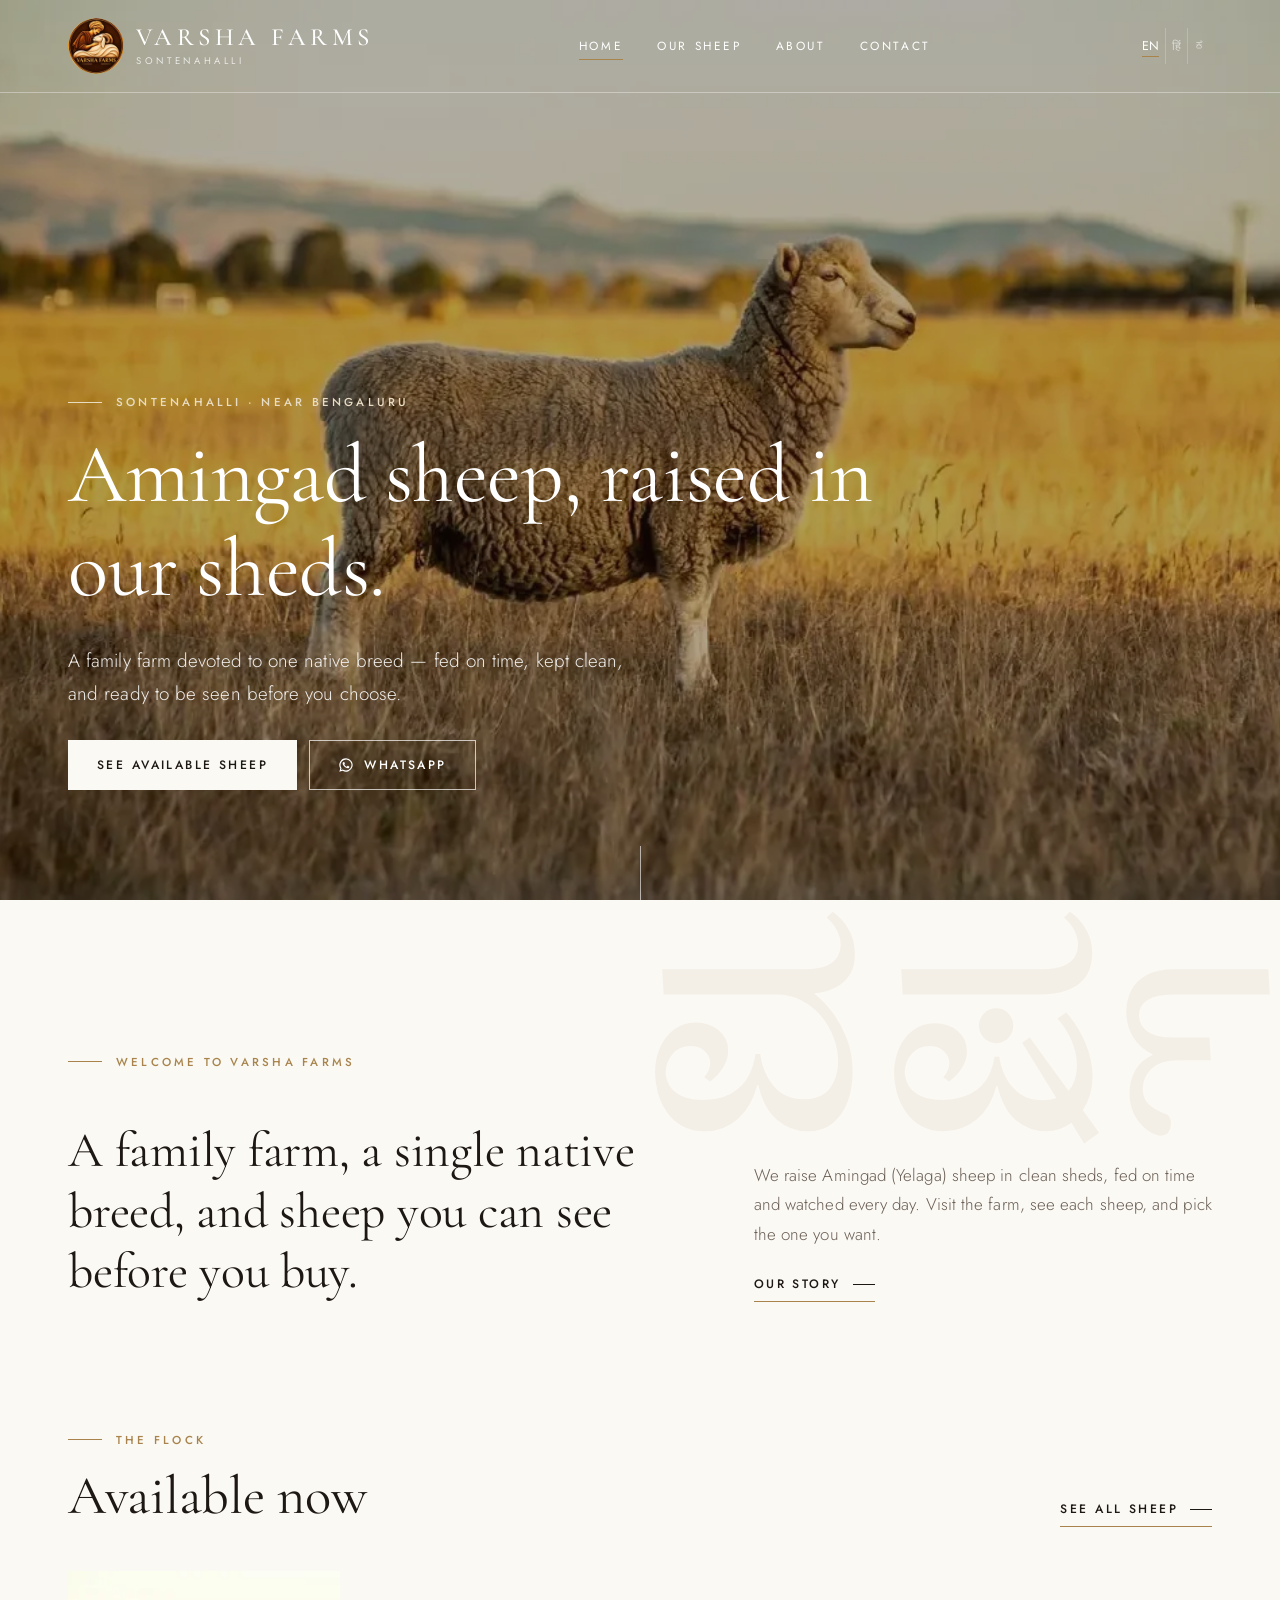
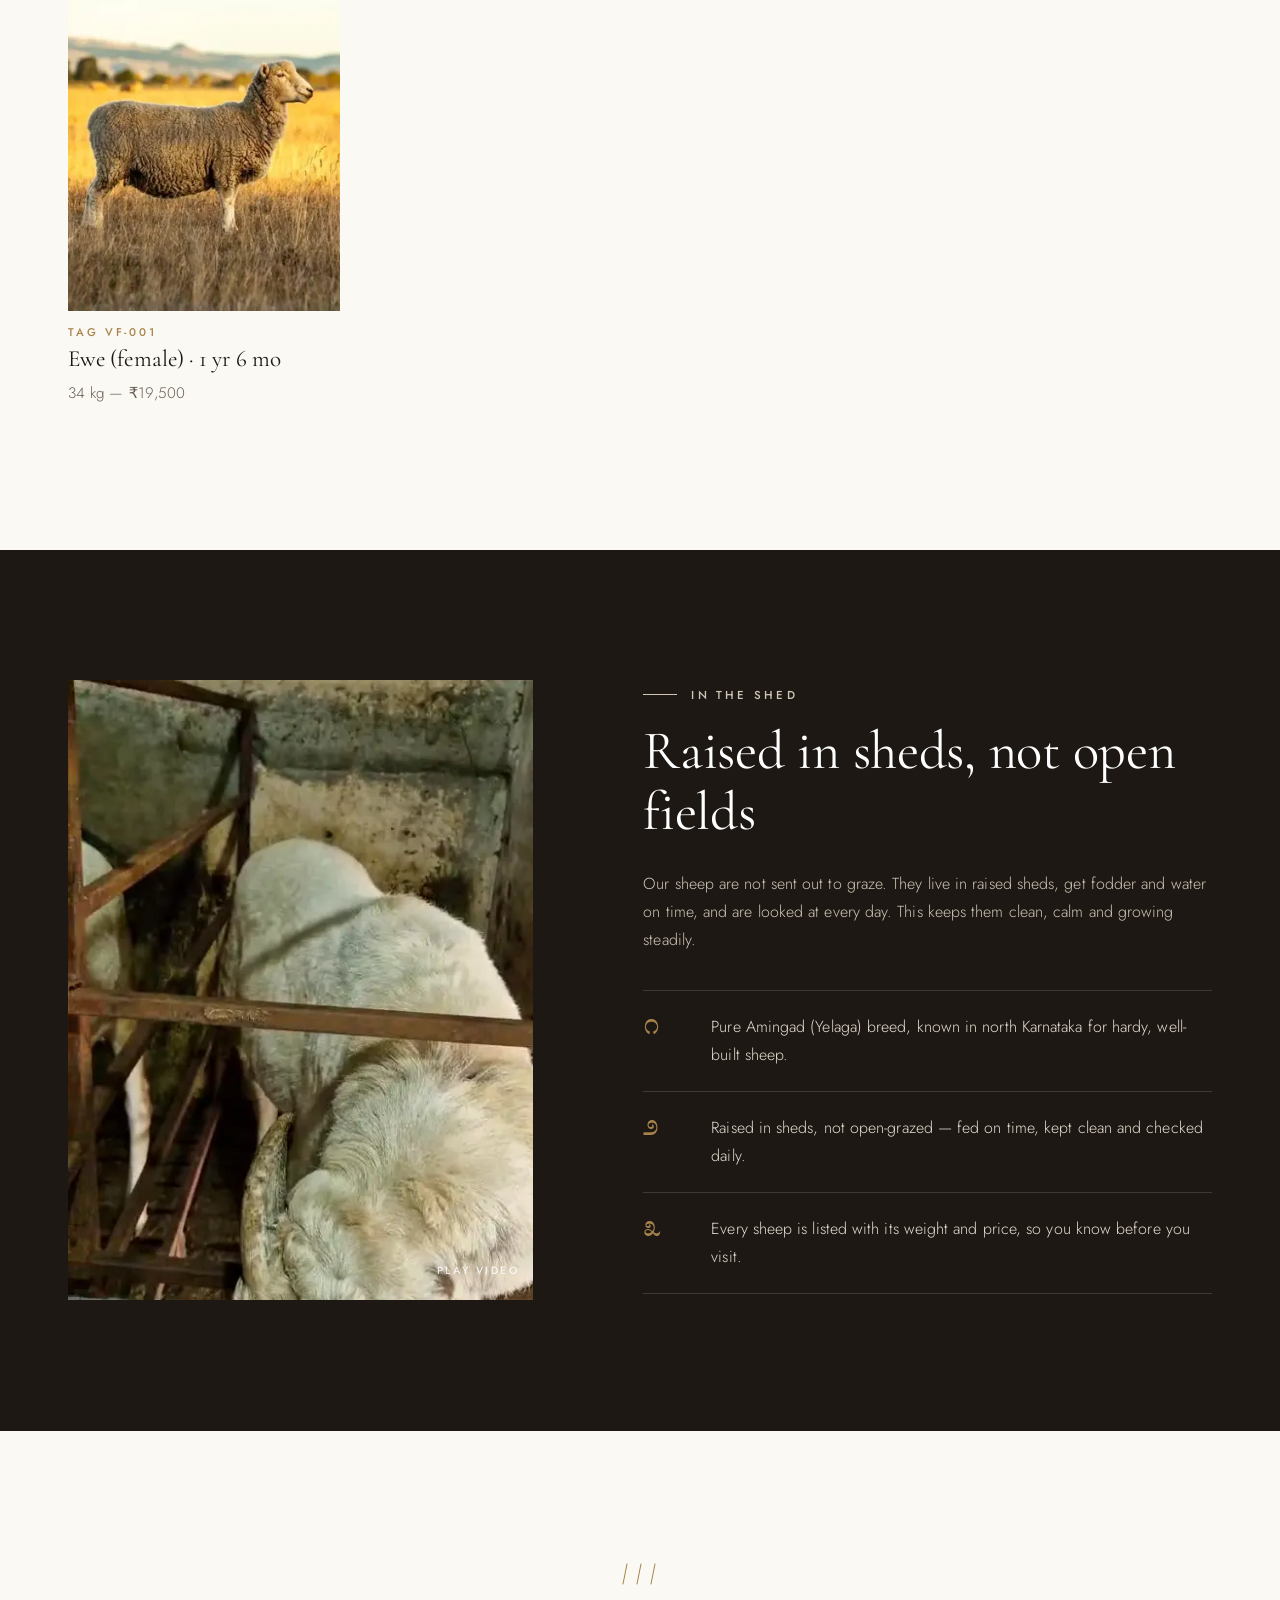
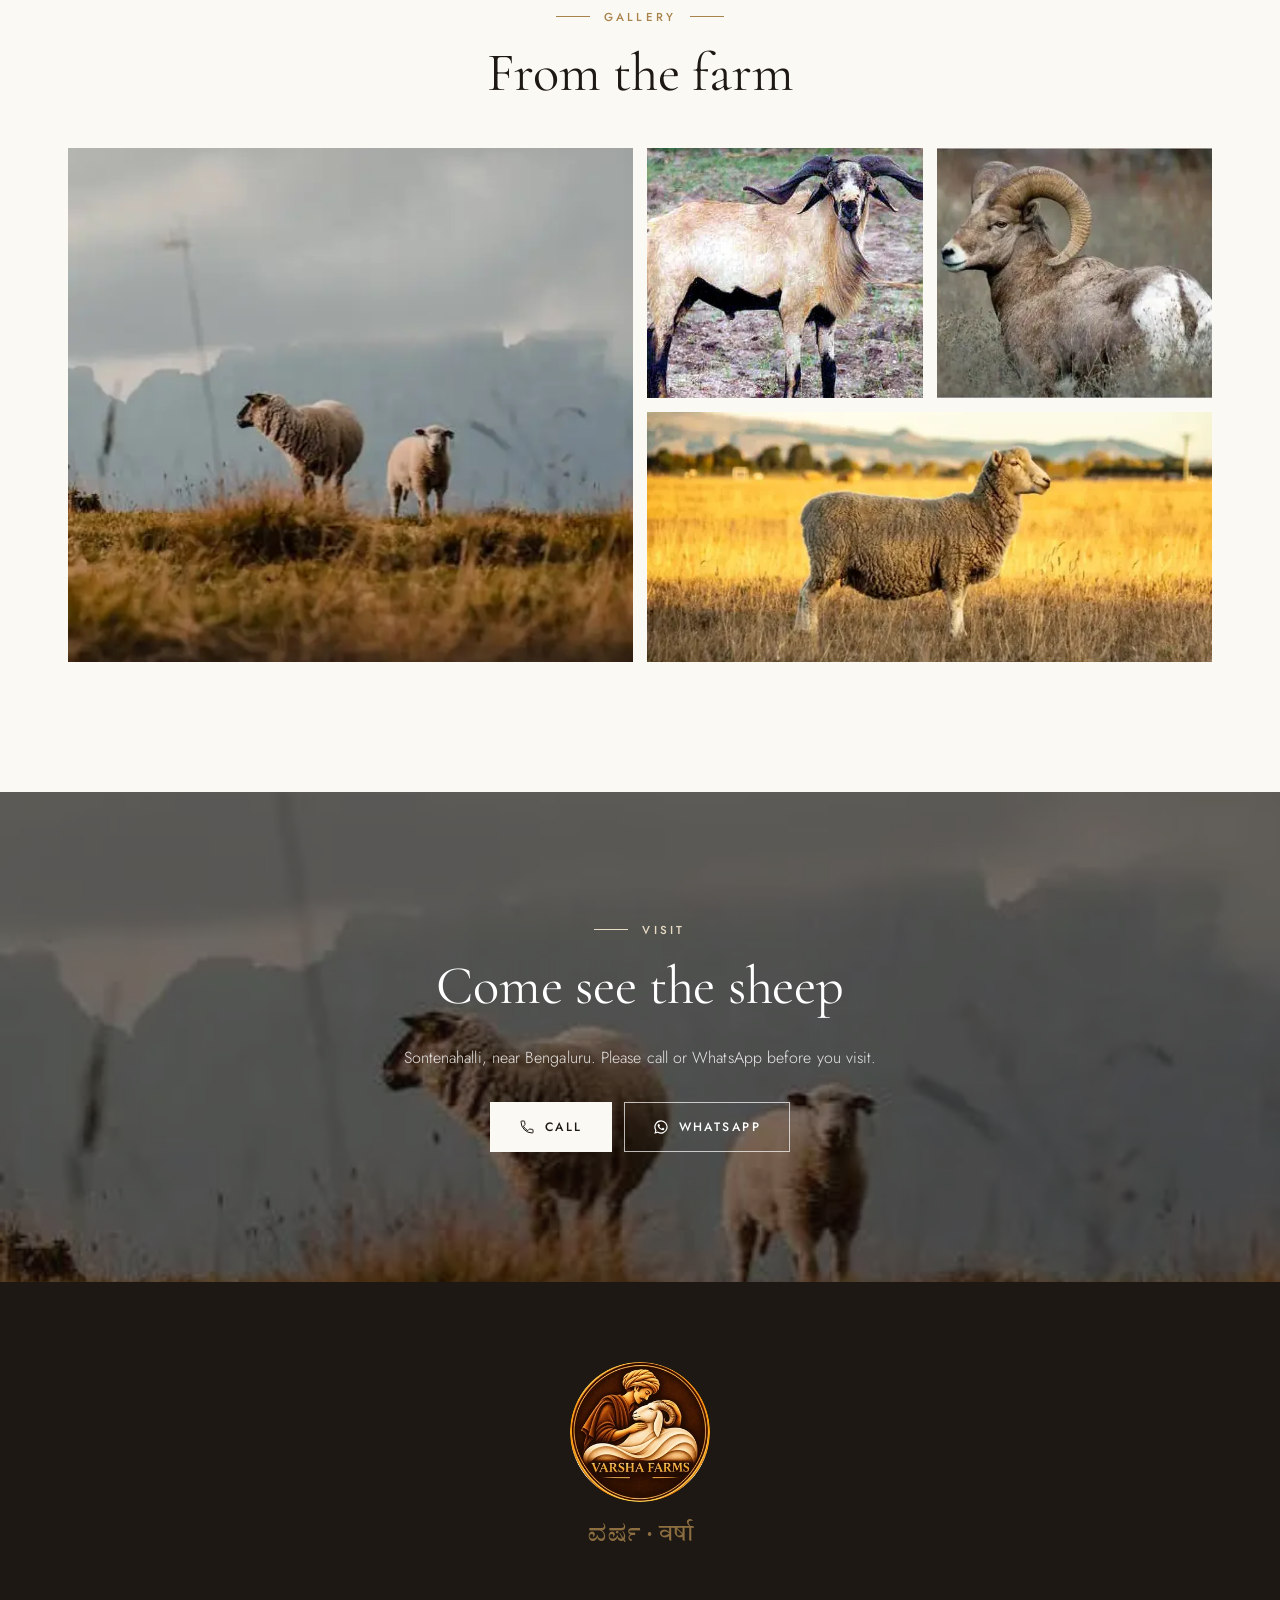
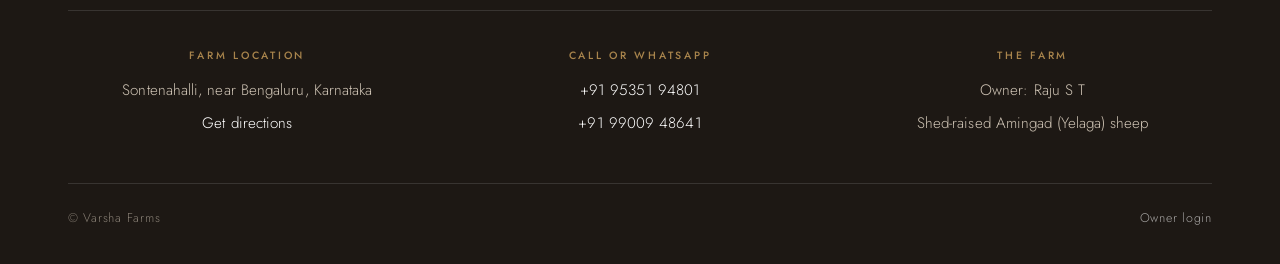
==== commit 15b23431: "Add Varsha Farms logo to header, footer and icons Co-Authored-By: Claude Opus 5.5 <noreply@anthropic" ====
--- a/index.html
+++ b/index.html
@@ -8,8 +8,9 @@
 <meta name="theme-color" content="#1d1814">
 <meta property="og:title" content="Varsha Farms — Amingad sheep, Sontenahalli">
 <meta property="og:description" content="Shed-raised Amingad (Yelaga) sheep from Varsha Farms, Sontenahalli near Bengaluru. See sheep with weight and price, call or WhatsApp Raju S T.">
-<meta property="og:image" content="media/home/ewe-golden-field.webp">
-<link rel="icon" href="assets/img/favicon.svg" type="image/svg+xml">
+<meta property="og:image" content="assets/img/logo-512.webp">
+<link rel="icon" href="assets/img/favicon-48.png" type="image/png" sizes="48x48">
+<link rel="apple-touch-icon" href="assets/img/apple-touch-icon.png">
 <link rel="preconnect" href="https://fonts.googleapis.com">
 <link rel="preconnect" href="https://fonts.gstatic.com" crossorigin>
 <link rel="stylesheet" href="https://fonts.googleapis.com/css2?family=Cormorant+Garamond:ital,wght@0,400;0,500;1,400&family=Jost:wght@300;400;500&family=Tiro+Devanagari+Hindi&family=Tiro+Kannada&display=swap">
@@ -24,8 +25,11 @@
 <header class="site-head is-overlay">
   <div class="wrap head-inner">
     <a class="brand" href="./">
-      <span class="brand-name">Varsha Farms</span>
-      <span class="brand-sub" data-i18n="brand.sub">Sontenahalli</span>
+      <img class="brand-logo" src="assets/img/logo-128.webp" width="52" height="52" alt="">
+      <span class="brand-text">
+        <span class="brand-name">Varsha Farms</span>
+        <span class="brand-sub" data-i18n="brand.sub">Sontenahalli</span>
+      </span>
     </a>
     <nav class="nav" id="nav" aria-label="Main">
       <button type="button" class="nav-close" data-i18n="nav.close">Close</button>
@@ -129,7 +133,7 @@
 <footer class="site-foot">
   <div class="wrap">
     <div class="foot-brand">
-      <span class="brand-name">Varsha Farms</span>
+      <img class="foot-logo" src="assets/img/logo-256.webp" width="140" height="140" alt="Varsha Farms" loading="lazy">
       <span class="foot-script" aria-hidden="true">ವರ್ಷ · <span style="font-family:'Tiro Devanagari Hindi',serif">वर्षा</span></span>
     </div>
     <div class="foot-cols">
--- a/assets/css/site.css
+++ b/assets/css/site.css
@@ -88,7 +88,11 @@
 .site-head { position: relative; z-index: 30; background: var(--paper); border-bottom: 1px solid var(--line); color: var(--ink); }
 .site-head.is-overlay { position: absolute; top: 0; left: 0; right: 0; background: transparent; border-bottom-color: var(--line-light); color: #fff; }
 .head-inner { display: flex; align-items: center; justify-content: space-between; gap: 16px; min-height: 76px; }
-.brand { text-decoration: none; display: flex; flex-direction: column; line-height: 1; }
+.brand { text-decoration: none; display: flex; align-items: center; gap: 12px; line-height: 1; min-width: 0; }
+.brand-logo { width: 46px; height: 46px; flex-shrink: 0; border-radius: 50%; }
+.brand-text { display: flex; flex-direction: column; min-width: 0; }
+@media (max-width: 520px) { .brand { gap: 9px; } .brand-logo { width: 40px; height: 40px; } .brand-name { font-size: 1.05rem !important; letter-spacing: .1em !important; } .brand-sub { font-size: .52rem; letter-spacing: .3em; } .head-tools { gap: 8px; } .lang button { padding: 8px 5px; } }
+@media (min-width: 900px) { .brand-logo { width: 56px; height: 56px; } }
 .brand-name { font-family: "Cormorant Garamond", serif; font-size: 1.55rem; font-weight: 500; letter-spacing: .18em; text-transform: uppercase; white-space: nowrap; }
 .brand-sub { font: 400 .6rem/1 var(--font-body); letter-spacing: .38em; text-transform: uppercase; margin-top: 7px; opacity: .75; }
 .nav { display: none; }
@@ -211,6 +215,15 @@
   .gallery { grid-template-columns: repeat(4, 1fr); grid-auto-rows: 250px; gap: 14px; }
   .gallery button:nth-child(4) { grid-column: span 2; }
 }
+.yt { position: relative; display: block; border: 0; padding: 0; margin: 0; cursor: pointer; background: var(--ink); }
+.yt { overflow: hidden; }
+.yt img { width: 100%; height: 100%; object-fit: cover; opacity: .9; transform: scale(1.34); /* hides the black bars baked into YouTube thumbnails */ }
+.yt-play { position: absolute; left: 50%; top: 50%; width: 64px; height: 64px; margin: -32px 0 0 -32px; border-radius: 50%; border: 1px solid rgba(255,255,255,.85); background: rgba(29,24,20,.45); }
+.yt-play::after { content: ""; position: absolute; left: 26px; top: 21px; border-left: 16px solid #fff; border-top: 11px solid transparent; border-bottom: 11px solid transparent; }
+.yt:hover .yt-play { background: var(--soil); border-color: var(--soil); }
+.sc-slides iframe { border: 0; }
+.yt-frame { width: min(94vw, 960px); aspect-ratio: 16 / 9; }
+.yt-frame iframe { width: 100%; height: 100%; border: 0; }
 dialog.viewer { border: 0; padding: 0; background: transparent; max-width: 96vw; max-height: 94vh; }
 dialog.viewer::backdrop { background: rgba(18, 13, 9, .94); }
 dialog.viewer img, dialog.viewer video { max-width: 94vw; max-height: 84vh; width: auto; height: auto; }
@@ -334,7 +347,7 @@
 .site-foot a { color: #fff; text-decoration: none; }
 .site-foot a:hover { color: var(--gold); }
 .foot-brand { text-align: center; margin-bottom: 54px; }
-.foot-brand .brand-name { color: #fff; font-size: 1.9rem; display: block; }
+.foot-logo { width: 140px; height: 140px; margin: 0 auto; border-radius: 50%; }
 .foot-brand .foot-script { display: block; font-family: "Tiro Kannada", serif; color: var(--gold); font-size: 1.5rem; margin-top: 12px; opacity: .8; }
 .foot-cols { display: grid; gap: 34px; text-align: center; padding: 40px 0; border-top: 1px solid rgba(255,255,255,.12); border-bottom: 1px solid rgba(255,255,255,.12); }
 @media (min-width: 760px) { .foot-cols { grid-template-columns: repeat(3, 1fr); } }
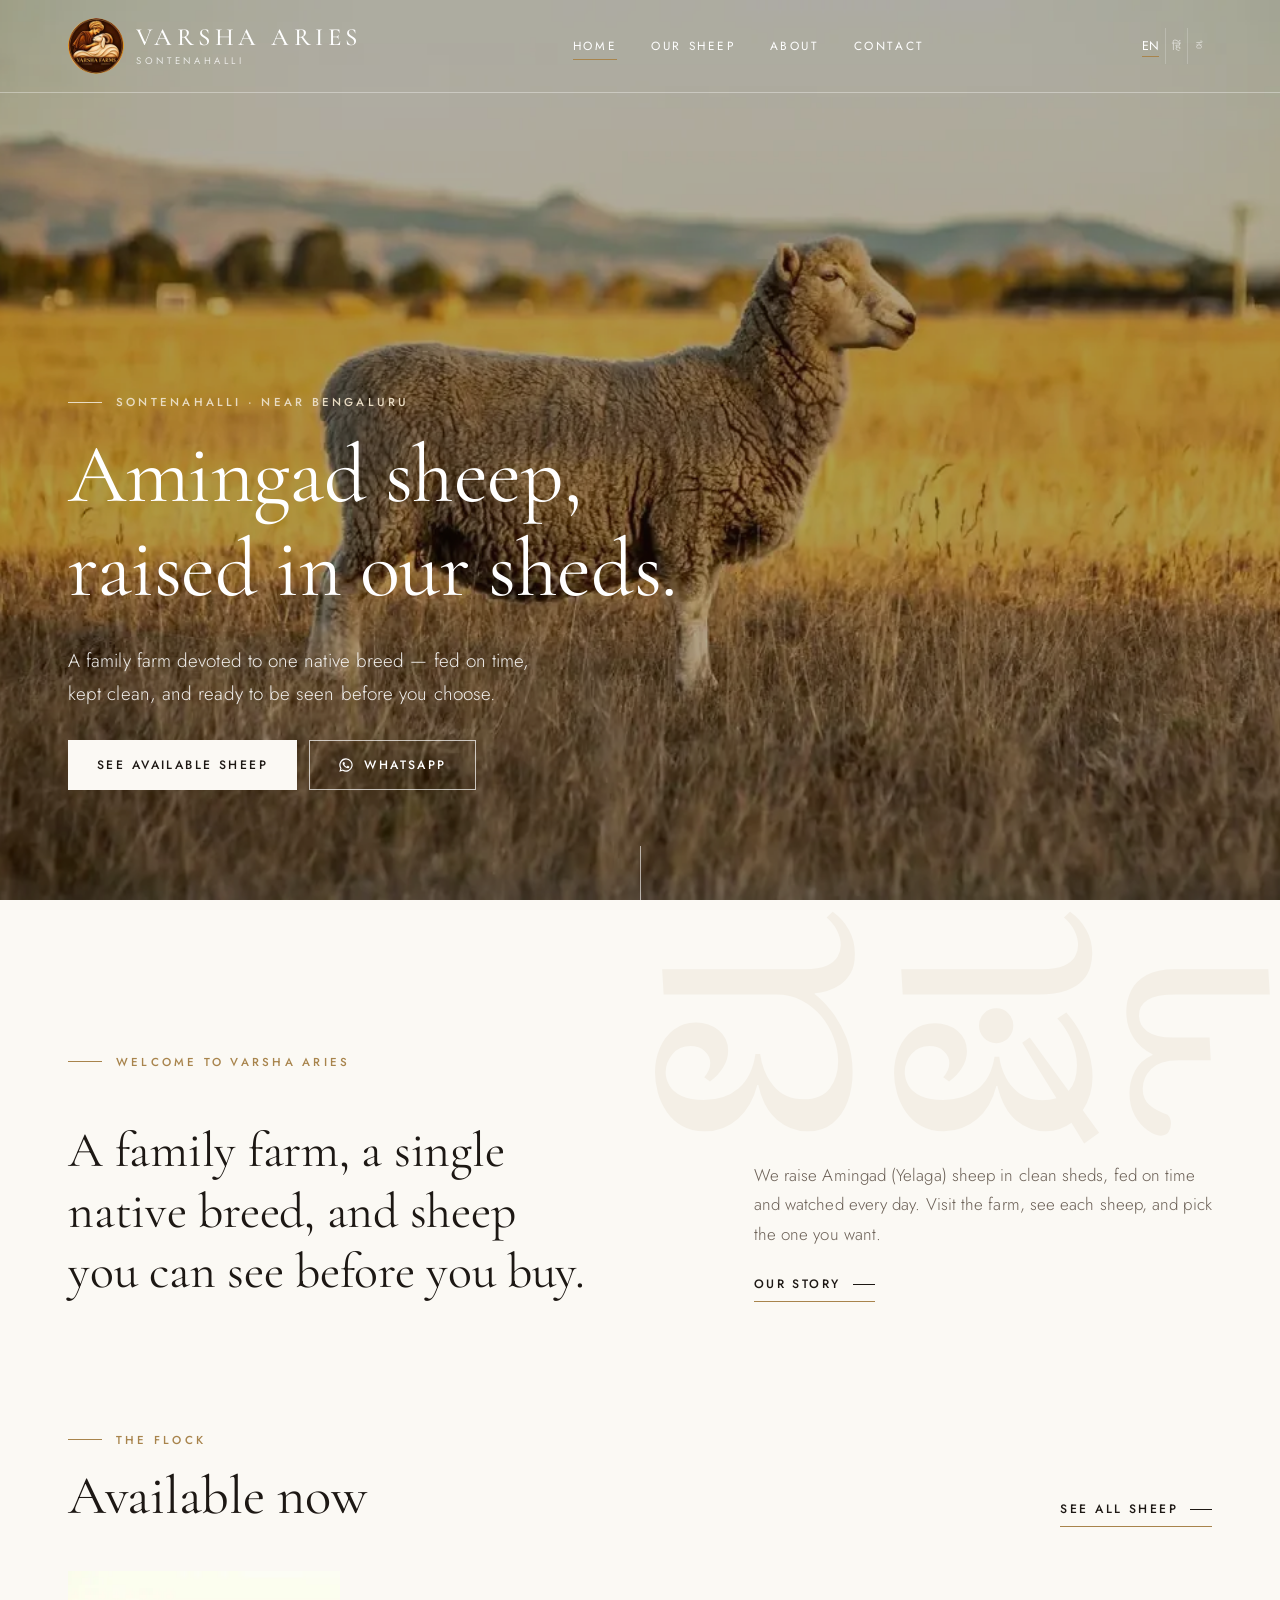
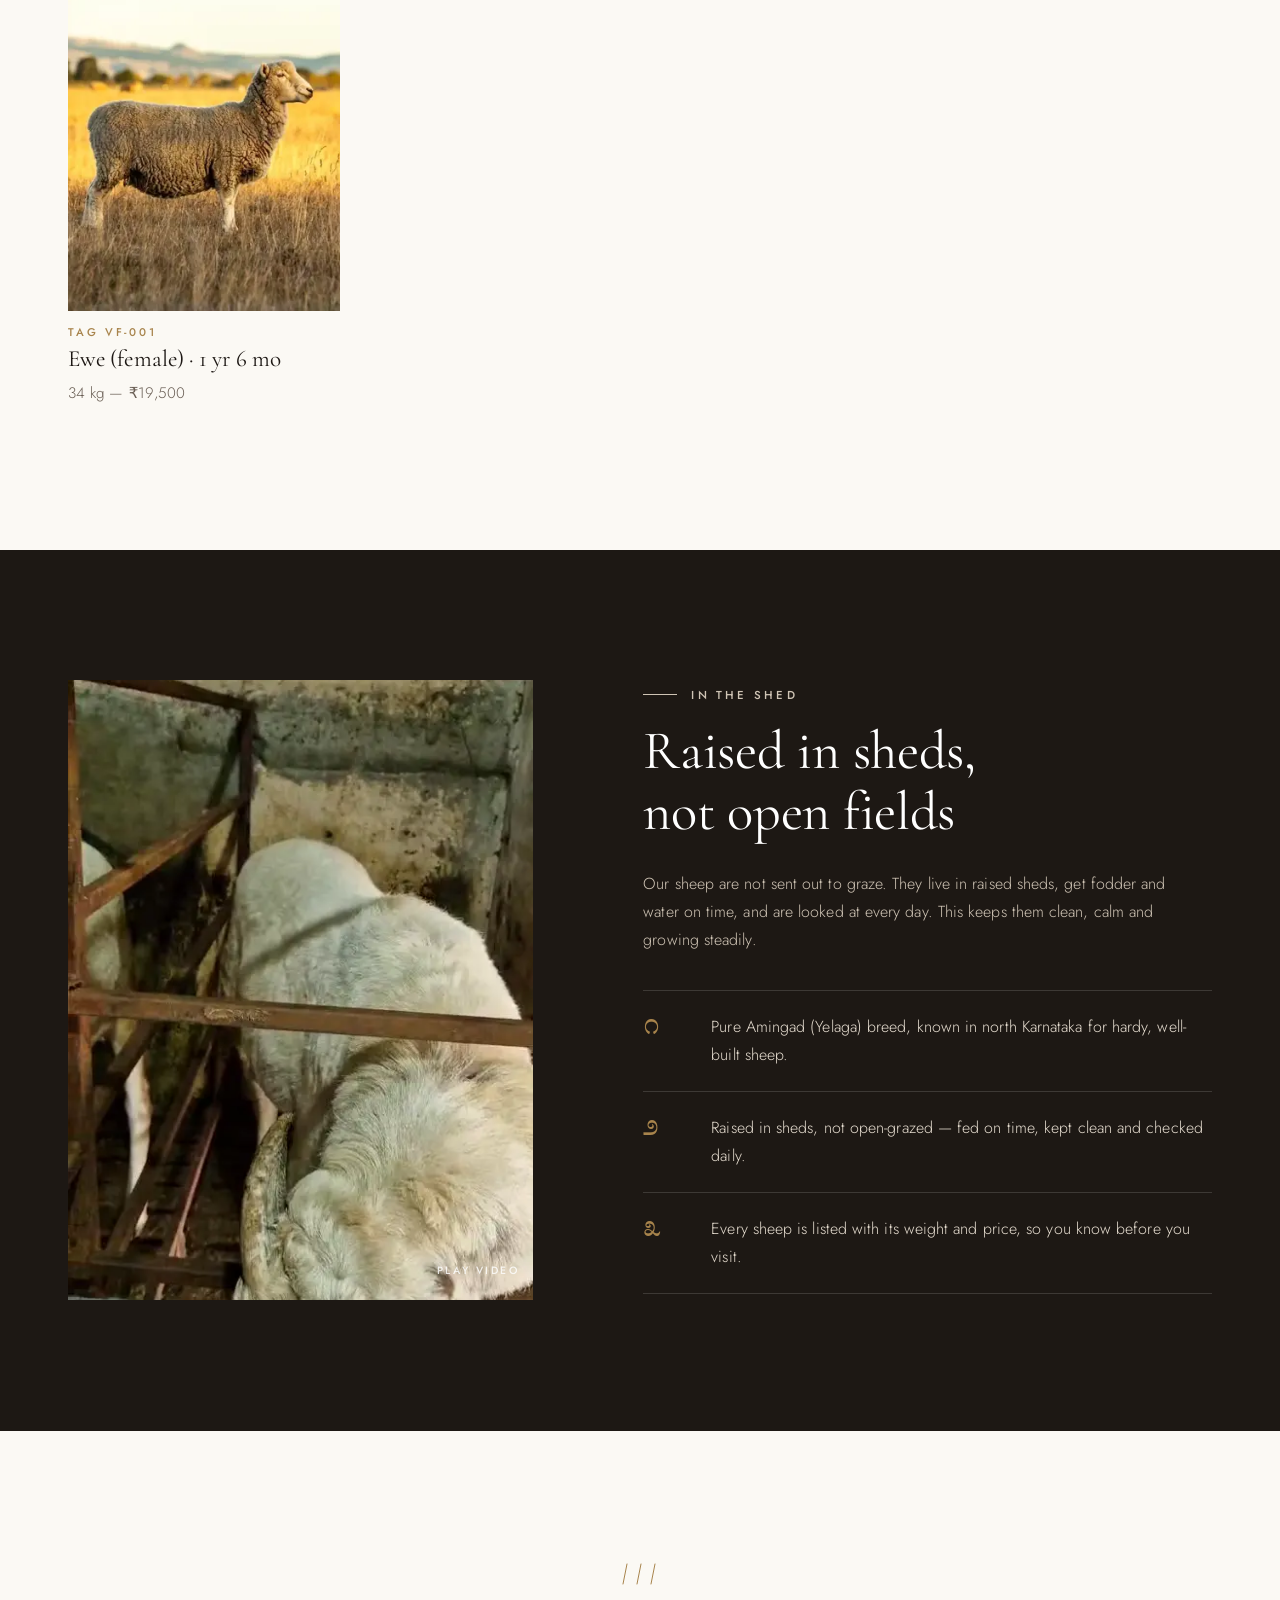
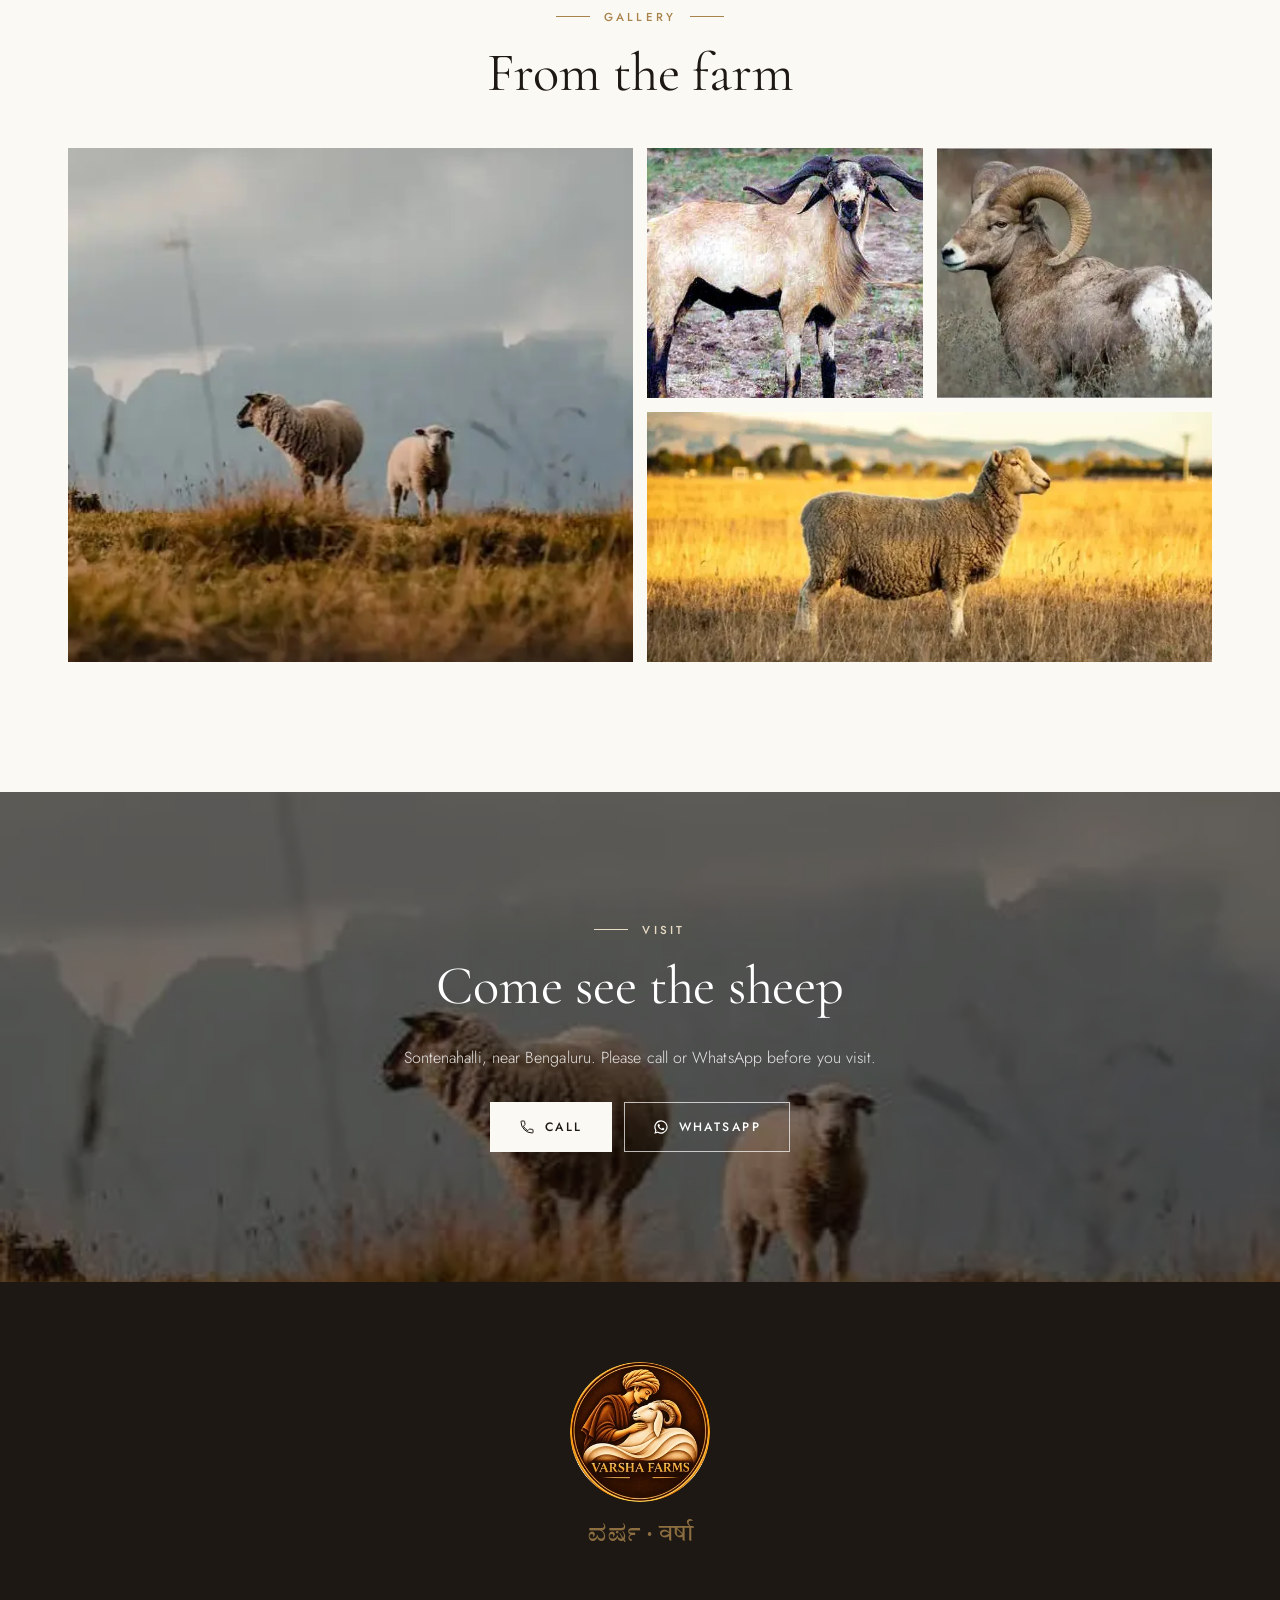
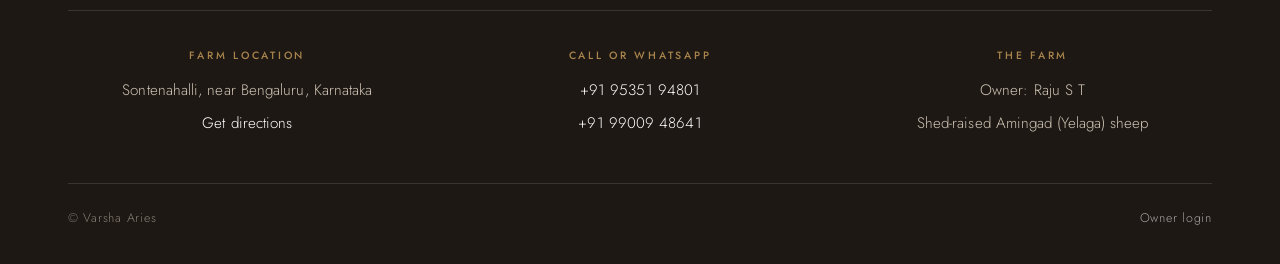
==== commit aee13e9d: "Rename farm from Varsha Farms to Varsha Aries Co-Authored-By: Claude Opus 5.5 <noreply@anthropic.com" ====
--- a/index.html
+++ b/index.html
@@ -3,11 +3,11 @@
 <head>
 <meta charset="utf-8">
 <meta name="viewport" content="width=device-width, initial-scale=1">
-<title>Varsha Farms — Amingad sheep, Sontenahalli</title>
-<meta name="description" content="Shed-raised Amingad (Yelaga) sheep from Varsha Farms, Sontenahalli near Bengaluru. See sheep with weight and price, call or WhatsApp Raju S T.">
+<title>Varsha Aries — Amingad sheep, Sontenahalli</title>
+<meta name="description" content="Shed-raised Amingad (Yelaga) sheep from Varsha Aries, Sontenahalli near Bengaluru. See sheep with weight and price, call or WhatsApp Raju S T.">
 <meta name="theme-color" content="#1d1814">
-<meta property="og:title" content="Varsha Farms — Amingad sheep, Sontenahalli">
-<meta property="og:description" content="Shed-raised Amingad (Yelaga) sheep from Varsha Farms, Sontenahalli near Bengaluru. See sheep with weight and price, call or WhatsApp Raju S T.">
+<meta property="og:title" content="Varsha Aries — Amingad sheep, Sontenahalli">
+<meta property="og:description" content="Shed-raised Amingad (Yelaga) sheep from Varsha Aries, Sontenahalli near Bengaluru. See sheep with weight and price, call or WhatsApp Raju S T.">
 <meta property="og:image" content="assets/img/logo-512.webp">
 <link rel="icon" href="assets/img/favicon-48.png" type="image/png" sizes="48x48">
 <link rel="apple-touch-icon" href="assets/img/apple-touch-icon.png">
@@ -27,7 +27,7 @@
     <a class="brand" href="./">
       <img class="brand-logo" src="assets/img/logo-128.webp" width="52" height="52" alt="">
       <span class="brand-text">
-        <span class="brand-name">Varsha Farms</span>
+        <span class="brand-name">Varsha Aries</span>
         <span class="brand-sub" data-i18n="brand.sub">Sontenahalli</span>
       </span>
     </a>
@@ -68,7 +68,7 @@
 <section class="section" id="intro">
   <div class="wrap intro-grid reveal">
     <span class="script-deco" aria-hidden="true">ವರ್ಷ</span>
-    <p class="eyebrow" data-i18n="home.introEyebrow">Welcome to Varsha Farms</p>
+    <p class="eyebrow" data-i18n="home.introEyebrow">Welcome to Varsha Aries</p>
     <h2 class="statement" data-i18n="home.introTitle">A family farm, a single native breed, and sheep you can see before you buy.</h2>
     <div class="body">
       <p data-i18n="home.lead">We raise Amingad (Yelaga) sheep in clean sheds, fed on time and watched every day. Visit the farm, see each sheep, and pick the one you want.</p>
@@ -133,7 +133,7 @@
 <footer class="site-foot">
   <div class="wrap">
     <div class="foot-brand">
-      <img class="foot-logo" src="assets/img/logo-256.webp" width="140" height="140" alt="Varsha Farms" loading="lazy">
+      <img class="foot-logo" src="assets/img/logo-256.webp" width="140" height="140" alt="Varsha Aries" loading="lazy">
       <span class="foot-script" aria-hidden="true">ವರ್ಷ · <span style="font-family:'Tiro Devanagari Hindi',serif">वर्षा</span></span>
     </div>
     <div class="foot-cols">
@@ -154,7 +154,7 @@
       </div>
     </div>
     <div class="foot-base">
-      <span>© Varsha Farms</span>
+      <span>© Varsha Aries</span>
       <a href="owner.html" rel="nofollow" data-i18n="footer.ownerLogin">Owner login</a>
     </div>
   </div>
--- a/assets/css/site.css
+++ b/assets/css/site.css
@@ -1,4 +1,4 @@
-/* Varsha Farms — editorial, quiet-luxury style. Flat colours only. */
+/* Varsha Aries — editorial, quiet-luxury style. Flat colours only. */
 :root {
   --ivory: #f5f0e7;
   --paper: #fbf9f4;
@@ -365,3 +365,60 @@
   .js .reveal { opacity: 1; transform: none; transition: none; }
   .fc-img img, .gallery img { transition: none; }
 }
+
+/* ---------- Phone alignment fixes ---------- */
+/* Never let decoration widen the page (caused sideways drift on phones). */
+html, body { overflow-x: hidden; }
+@supports (overflow-x: clip) { html, body { overflow-x: clip; } }
+.section, .page-head, .hero, .feature, .visit, .site-foot { overflow-x: clip; }
+/* Even line breaks: no single word left alone on a line. */
+h1, h2, h3, .page-head p, .hero-lead, .statement, .quote { text-wrap: balance; }
+p { text-wrap: pretty; }
+
+@media (max-width: 899px) {
+  .script-deco { max-width: 100%; overflow: hidden; }
+  .intro-grid .script-deco { right: 0; }
+}
+
+@media (max-width: 640px) {
+  /* Button pairs: two equal halves. Hero buttons: full width, stacked. */
+  .btn-row { display: grid; grid-template-columns: 1fr 1fr; gap: 10px; }
+  .btn-row .btn { width: 100%; min-width: 0; padding: 14px 10px; letter-spacing: .14em; }
+  :lang(kn) .btn-row .btn, :lang(hi) .btn-row .btn { letter-spacing: .02em; }
+  .hero .btn-row { grid-template-columns: 1fr; }
+  .phone-card .btn-row .btn { flex: none; }
+  .sc-actions .btn { padding: 12px 8px; letter-spacing: .14em; }
+
+  /* Hero small heading on one line, dash kept short. */
+  .eyebrow { gap: 10px; letter-spacing: .2em; font-size: .66rem; }
+  .eyebrow::before, .center .eyebrow::after, .page-head .eyebrow::after { width: 22px; flex-shrink: 0; }
+  .hero-content { padding-bottom: 64px; }
+  .hero h1 { font-size: clamp(2.3rem, 11vw, 3rem); }
+
+  /* Numbered list: narrow number column. */
+  .why li { grid-template-columns: 34px 1fr; gap: 10px; }
+
+  /* Gallery: last photo fills the row instead of leaving a gap. */
+  .gallery button:last-child:nth-child(even) { grid-column: span 2; }
+
+  /* Page headers and sections a touch tighter. */
+  .page-head { padding: 56px 0 40px; }
+  .section { padding: 72px 0; }
+  .section-tight { padding-top: 0; }
+  .section-head { margin-bottom: 28px; }
+  .phone-card .num { font-size: 2.1rem; }
+  .foot-cols { gap: 28px; }
+}
+
+/* Kannada & Hindi: wide letter-spacing breaks joined letters — keep it tight everywhere. */
+:lang(kn) .brand-sub, :lang(hi) .brand-sub,
+:lang(kn) .fc-id, :lang(hi) .fc-id,
+:lang(kn) .sc-id, :lang(hi) .sc-id,
+:lang(kn) .menu-btn, :lang(hi) .menu-btn,
+:lang(kn) .nav-close, :lang(hi) .nav-close,
+:lang(kn) .media-toggle, :lang(hi) .media-toggle,
+:lang(kn) .eyebrow, :lang(hi) .eyebrow { letter-spacing: .02em; text-transform: none; }
+:lang(kn) .brand-sub, :lang(hi) .brand-sub { font-size: .72rem; margin-top: 5px; }
+:lang(kn) .fc-id, :lang(hi) .fc-id, :lang(kn) .sc-id, :lang(hi) .sc-id { font-size: .85rem; }
+@media (max-width: 640px) { :lang(kn) .eyebrow, :lang(hi) .eyebrow { font-size: .85rem; } }
+:lang(kn) .sc-actions .btn, :lang(hi) .sc-actions .btn, :lang(kn) .callbar a, :lang(hi) .callbar a { letter-spacing: .02em; }
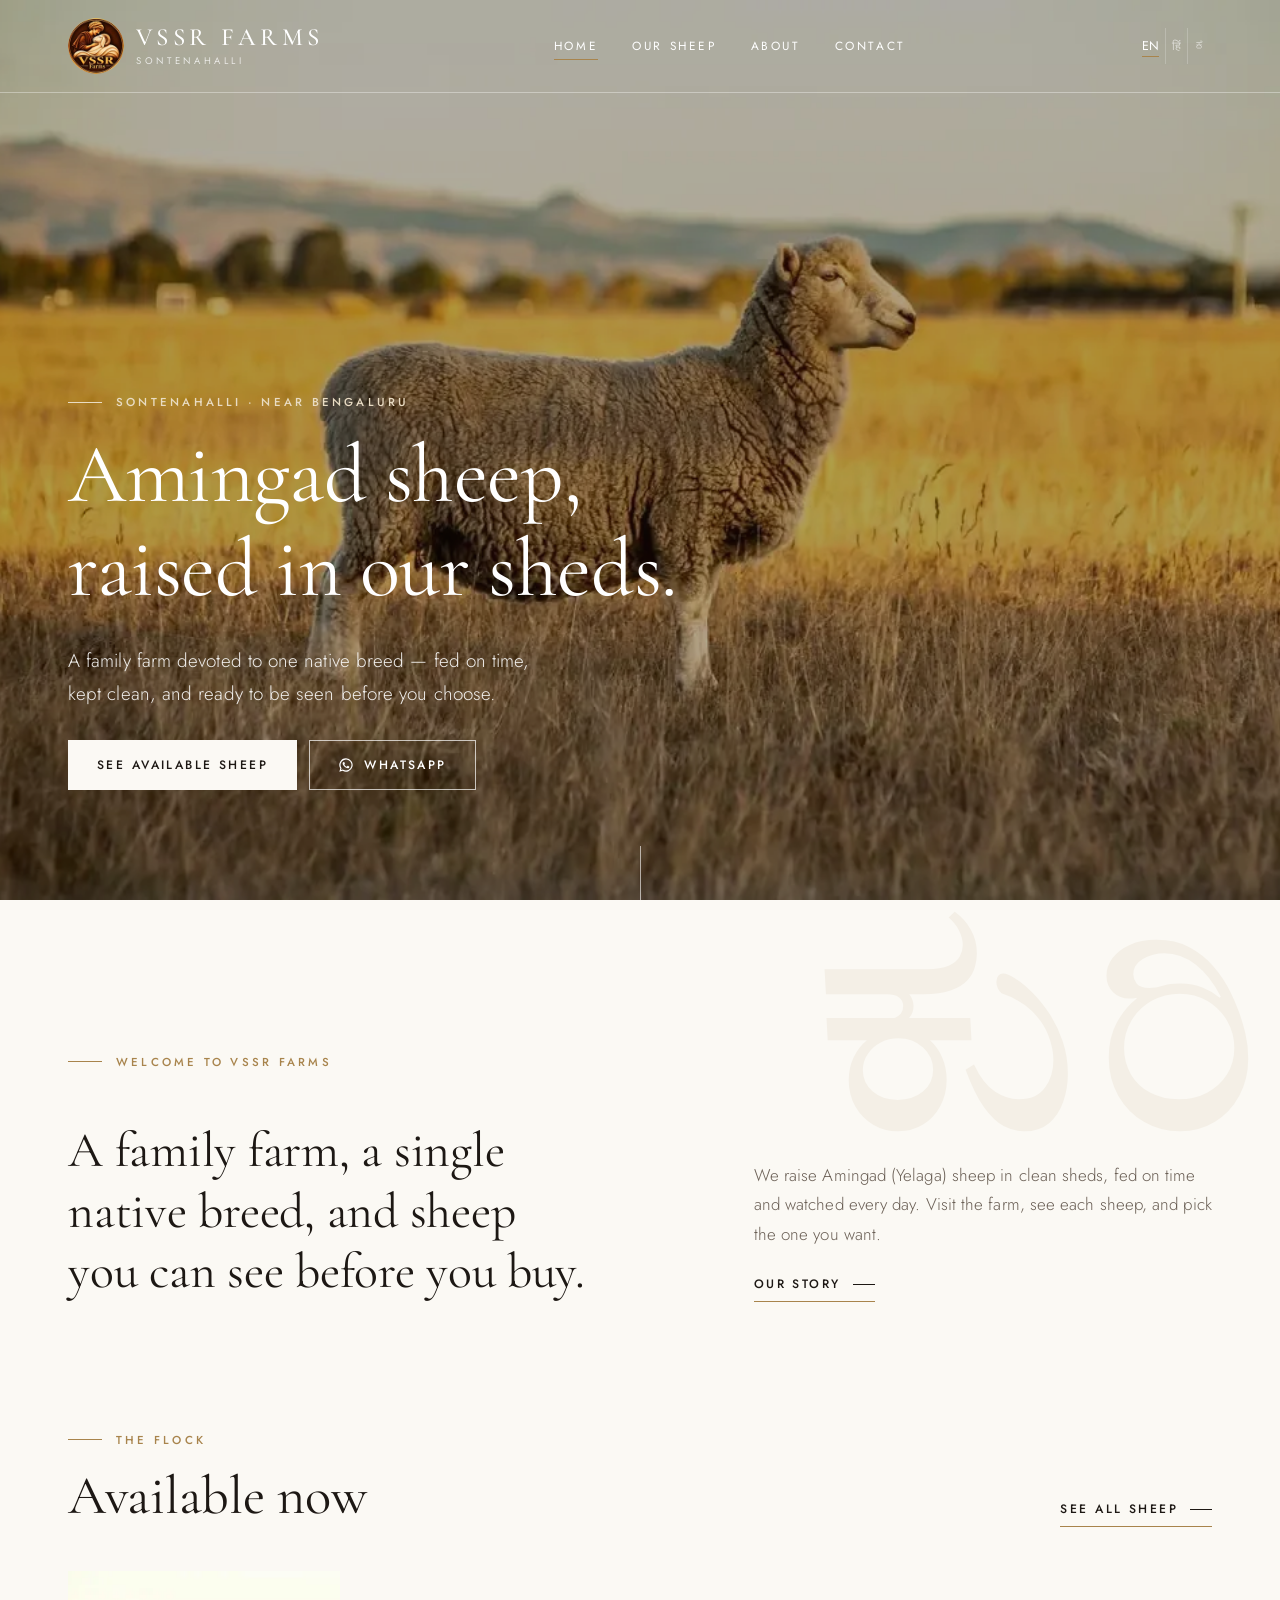
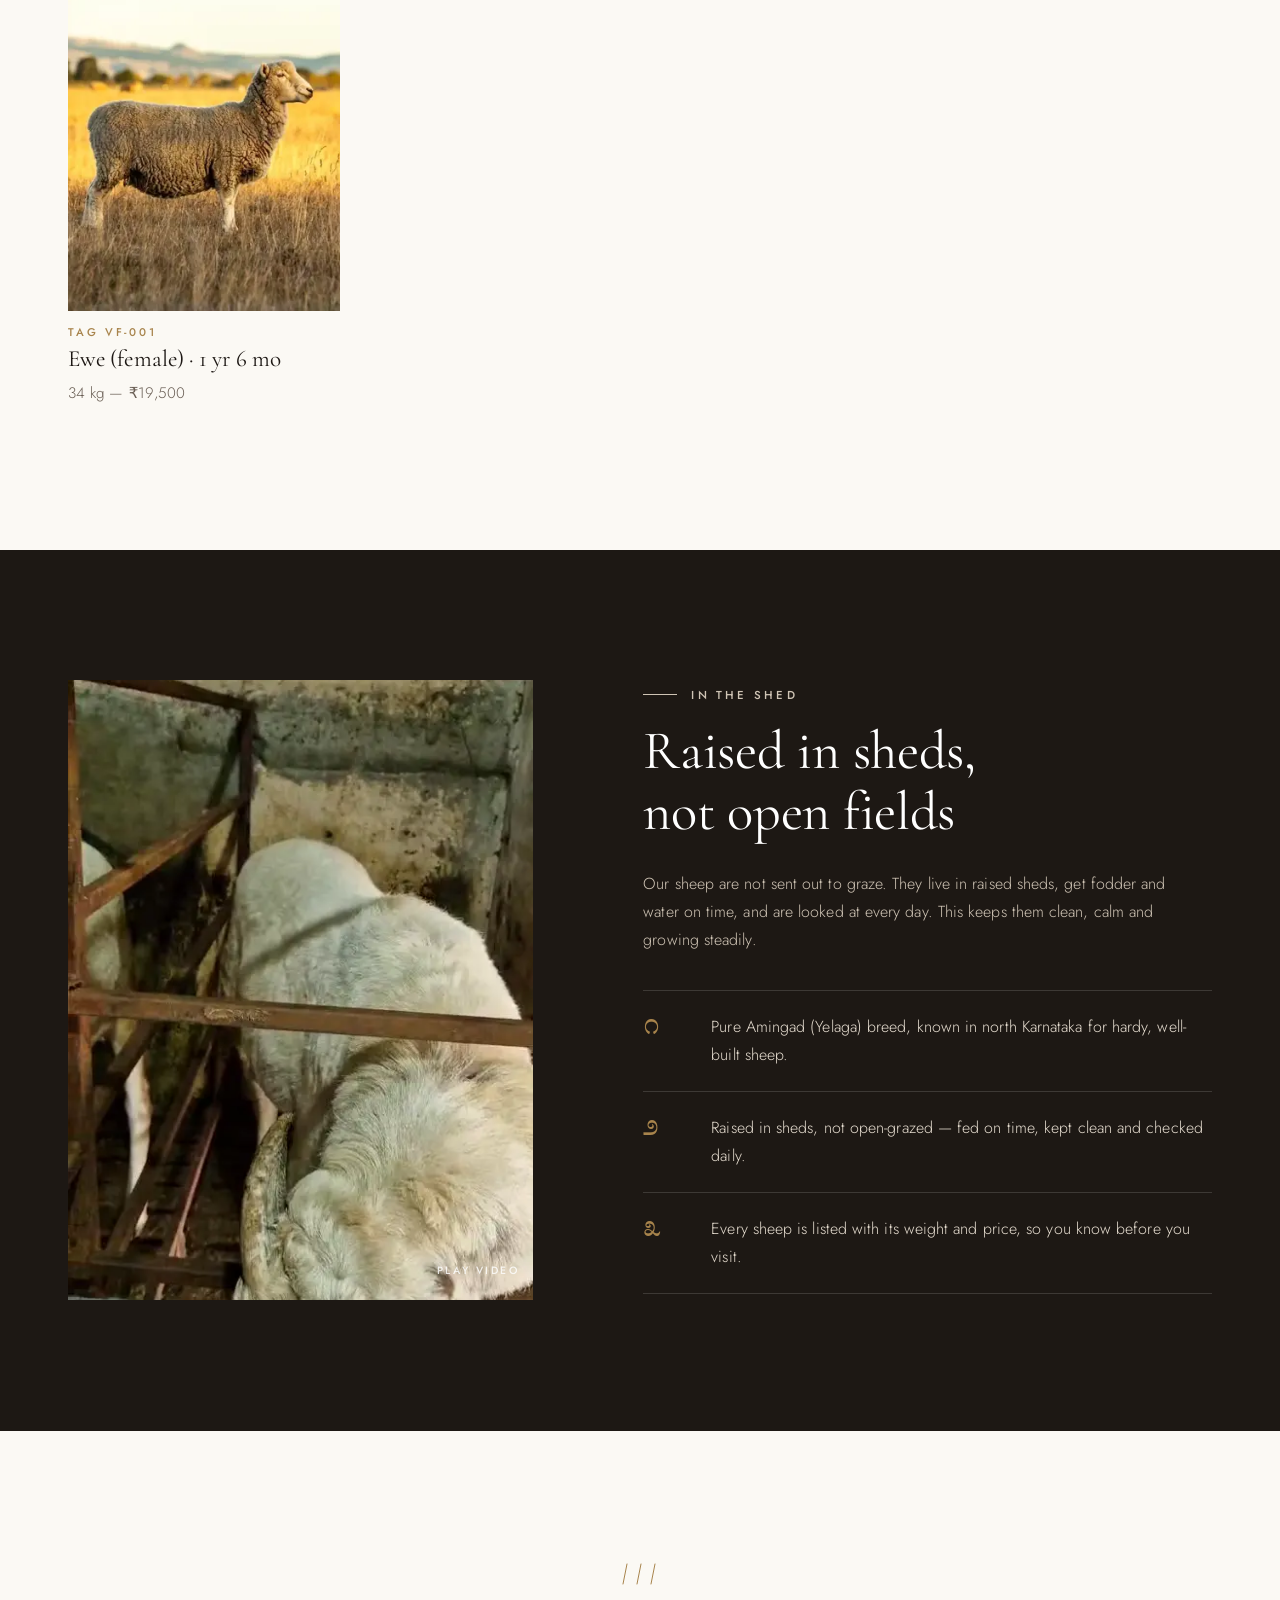
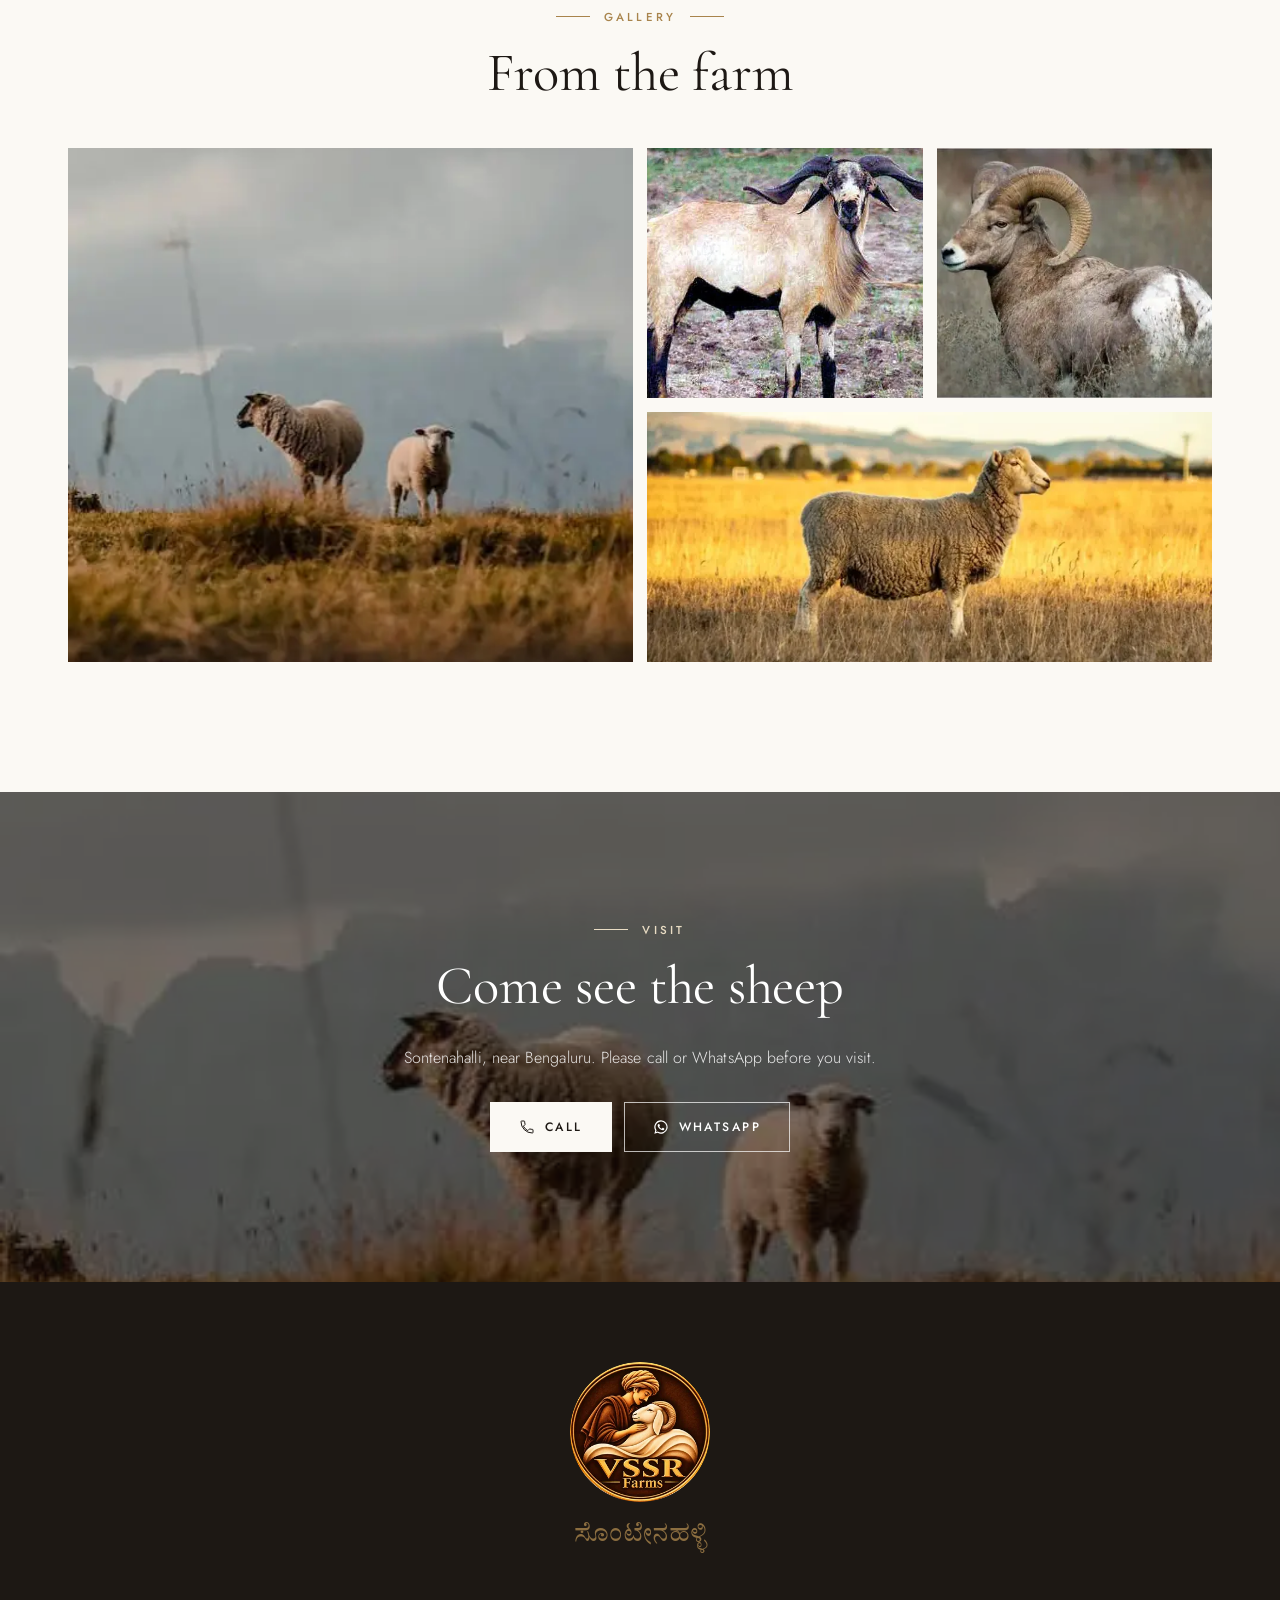
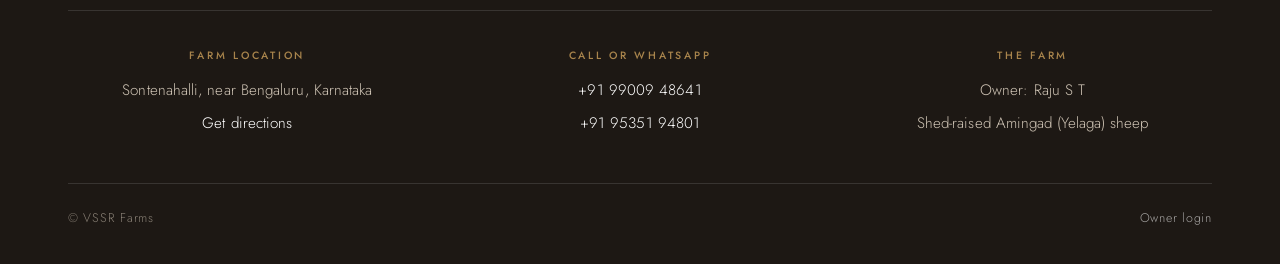
==== commit feb37afa: "Rename to VSSR Farms, new logo, main number 99009 48641 Co-Authored-By: Claude Opus 5.5 <noreply@ant" ====
--- a/index.html
+++ b/index.html
@@ -3,11 +3,11 @@
 <head>
 <meta charset="utf-8">
 <meta name="viewport" content="width=device-width, initial-scale=1">
-<title>Varsha Aries — Amingad sheep, Sontenahalli</title>
-<meta name="description" content="Shed-raised Amingad (Yelaga) sheep from Varsha Aries, Sontenahalli near Bengaluru. See sheep with weight and price, call or WhatsApp Raju S T.">
+<title>VSSR Farms — Amingad sheep, Sontenahalli</title>
+<meta name="description" content="Shed-raised Amingad (Yelaga) sheep from VSSR Farms, Sontenahalli near Bengaluru. See sheep with weight and price, call or WhatsApp Raju S T.">
 <meta name="theme-color" content="#1d1814">
-<meta property="og:title" content="Varsha Aries — Amingad sheep, Sontenahalli">
-<meta property="og:description" content="Shed-raised Amingad (Yelaga) sheep from Varsha Aries, Sontenahalli near Bengaluru. See sheep with weight and price, call or WhatsApp Raju S T.">
+<meta property="og:title" content="VSSR Farms — Amingad sheep, Sontenahalli">
+<meta property="og:description" content="Shed-raised Amingad (Yelaga) sheep from VSSR Farms, Sontenahalli near Bengaluru. See sheep with weight and price, call or WhatsApp Raju S T.">
 <meta property="og:image" content="assets/img/logo-512.webp">
 <link rel="icon" href="assets/img/favicon-48.png" type="image/png" sizes="48x48">
 <link rel="apple-touch-icon" href="assets/img/apple-touch-icon.png">
@@ -27,7 +27,7 @@
     <a class="brand" href="./">
       <img class="brand-logo" src="assets/img/logo-128.webp" width="52" height="52" alt="">
       <span class="brand-text">
-        <span class="brand-name">Varsha Aries</span>
+        <span class="brand-name">VSSR Farms</span>
         <span class="brand-sub" data-i18n="brand.sub">Sontenahalli</span>
       </span>
     </a>
@@ -37,7 +37,7 @@
         <a href="explore.html" data-i18n="nav.explore">Our sheep</a>
         <a href="about.html" data-i18n="nav.about">About</a>
         <a href="contact.html" data-i18n="nav.contact">Contact</a>
-      <span class="nav-script" aria-hidden="true">ವರ್ಷ</span>
+      <span class="nav-script" aria-hidden="true">ಕುರಿ</span>
     </nav>
     <div class="head-tools">
       <div class="lang" role="group" aria-label="Language" data-i18n-attr="aria-label:lang.label">
@@ -59,7 +59,7 @@
     <p class="hero-lead" data-i18n="home.heroLead">A family farm devoted to one native breed — fed on time, kept clean, and ready to be seen before you choose.</p>
     <div class="btn-row">
       <a class="btn btn-light" href="explore.html" data-i18n="home.seeSheep">See available sheep</a>
-      <a class="btn btn-ghost-light" href="https://wa.me/919535194801" data-wa="0"><svg viewBox="0 0 24 24" aria-hidden="true"><path fill="currentColor" d="M12 2a10 10 0 0 0-8.6 15.1L2 22l5-1.3A10 10 0 1 0 12 2zm0 18.2a8.2 8.2 0 0 1-4.2-1.2l-.3-.2-3 .8.8-2.9-.2-.3A8.2 8.2 0 1 1 12 20.2zm4.5-6.1c-.25-.12-1.47-.72-1.7-.8-.23-.09-.4-.13-.56.12-.17.25-.64.8-.79.97-.14.17-.29.19-.54.06a6.7 6.7 0 0 1-3.3-2.9c-.25-.43.25-.4.71-1.33.08-.17.04-.31-.02-.43l-.76-1.83c-.2-.48-.4-.41-.56-.42h-.48a.92.92 0 0 0-.66.31 2.8 2.8 0 0 0-.87 2.07 4.8 4.8 0 0 0 1 2.56 11 11 0 0 0 4.2 3.7c1.56.68 2.18.73 2.96.62.48-.07 1.47-.6 1.68-1.18.2-.58.2-1.08.15-1.18-.07-.1-.23-.16-.48-.28z"/></svg><span data-i18n="cta.whatsapp">WhatsApp</span></a>
+      <a class="btn btn-ghost-light" href="https://wa.me/919900948641" data-wa="0"><svg viewBox="0 0 24 24" aria-hidden="true"><path fill="currentColor" d="M12 2a10 10 0 0 0-8.6 15.1L2 22l5-1.3A10 10 0 1 0 12 2zm0 18.2a8.2 8.2 0 0 1-4.2-1.2l-.3-.2-3 .8.8-2.9-.2-.3A8.2 8.2 0 1 1 12 20.2zm4.5-6.1c-.25-.12-1.47-.72-1.7-.8-.23-.09-.4-.13-.56.12-.17.25-.64.8-.79.97-.14.17-.29.19-.54.06a6.7 6.7 0 0 1-3.3-2.9c-.25-.43.25-.4.71-1.33.08-.17.04-.31-.02-.43l-.76-1.83c-.2-.48-.4-.41-.56-.42h-.48a.92.92 0 0 0-.66.31 2.8 2.8 0 0 0-.87 2.07 4.8 4.8 0 0 0 1 2.56 11 11 0 0 0 4.2 3.7c1.56.68 2.18.73 2.96.62.48-.07 1.47-.6 1.68-1.18.2-.58.2-1.08.15-1.18-.07-.1-.23-.16-.48-.28z"/></svg><span data-i18n="cta.whatsapp">WhatsApp</span></a>
     </div>
   </div>
   <a class="scroll-cue" href="#intro" aria-label="Scroll"></a>
@@ -67,8 +67,8 @@
 
 <section class="section" id="intro">
   <div class="wrap intro-grid reveal">
-    <span class="script-deco" aria-hidden="true">ವರ್ಷ</span>
-    <p class="eyebrow" data-i18n="home.introEyebrow">Welcome to Varsha Aries</p>
+    <span class="script-deco" aria-hidden="true">ಕುರಿ</span>
+    <p class="eyebrow" data-i18n="home.introEyebrow">Welcome to VSSR Farms</p>
     <h2 class="statement" data-i18n="home.introTitle">A family farm, a single native breed, and sheep you can see before you buy.</h2>
     <div class="body">
       <p data-i18n="home.lead">We raise Amingad (Yelaga) sheep in clean sheds, fed on time and watched every day. Visit the farm, see each sheep, and pick the one you want.</p>
@@ -86,7 +86,7 @@
       </div>
       <a class="link-arrow" href="explore.html" data-i18n="home.availableMore">See all sheep</a>
     </div>
-    <div class="strip" id="strip"><noscript><p>Please enable JavaScript to see the sheep, or call +91 95351 94801.</p></noscript></div>
+    <div class="strip" id="strip"><noscript><p>Please enable JavaScript to see the sheep, or call +91 99009 48641.</p></noscript></div>
   </div>
 </section>
 
@@ -124,8 +124,8 @@
     <h2 data-i18n="home.visitTitle">Come see the sheep</h2>
     <p data-i18n="home.visitText">Sontenahalli, near Bengaluru. Please call or WhatsApp before you visit.</p>
     <div class="btn-row">
-      <a class="btn btn-light" href="tel:+919535194801" data-call="0"><svg viewBox="0 0 24 24" aria-hidden="true"><path fill="none" stroke="currentColor" stroke-width="1.5" d="M6.6 10.8a15.1 15.1 0 0 0 6.6 6.6l2.2-2.2a1 1 0 0 1 1-.25 11.4 11.4 0 0 0 3.6.57 1 1 0 0 1 1 1V20a1 1 0 0 1-1 1A17 17 0 0 1 3 4a1 1 0 0 1 1-1h3.5a1 1 0 0 1 1 1c0 1.25.2 2.45.57 3.57a1 1 0 0 1-.25 1z"/></svg><span data-i18n="cta.call">Call</span></a>
-      <a class="btn btn-ghost-light" href="https://wa.me/919535194801" data-wa="0"><svg viewBox="0 0 24 24" aria-hidden="true"><path fill="currentColor" d="M12 2a10 10 0 0 0-8.6 15.1L2 22l5-1.3A10 10 0 1 0 12 2zm0 18.2a8.2 8.2 0 0 1-4.2-1.2l-.3-.2-3 .8.8-2.9-.2-.3A8.2 8.2 0 1 1 12 20.2zm4.5-6.1c-.25-.12-1.47-.72-1.7-.8-.23-.09-.4-.13-.56.12-.17.25-.64.8-.79.97-.14.17-.29.19-.54.06a6.7 6.7 0 0 1-3.3-2.9c-.25-.43.25-.4.71-1.33.08-.17.04-.31-.02-.43l-.76-1.83c-.2-.48-.4-.41-.56-.42h-.48a.92.92 0 0 0-.66.31 2.8 2.8 0 0 0-.87 2.07 4.8 4.8 0 0 0 1 2.56 11 11 0 0 0 4.2 3.7c1.56.68 2.18.73 2.96.62.48-.07 1.47-.6 1.68-1.18.2-.58.2-1.08.15-1.18-.07-.1-.23-.16-.48-.28z"/></svg><span data-i18n="cta.whatsapp">WhatsApp</span></a>
+      <a class="btn btn-light" href="tel:+919900948641" data-call="0"><svg viewBox="0 0 24 24" aria-hidden="true"><path fill="none" stroke="currentColor" stroke-width="1.5" d="M6.6 10.8a15.1 15.1 0 0 0 6.6 6.6l2.2-2.2a1 1 0 0 1 1-.25 11.4 11.4 0 0 0 3.6.57 1 1 0 0 1 1 1V20a1 1 0 0 1-1 1A17 17 0 0 1 3 4a1 1 0 0 1 1-1h3.5a1 1 0 0 1 1 1c0 1.25.2 2.45.57 3.57a1 1 0 0 1-.25 1z"/></svg><span data-i18n="cta.call">Call</span></a>
+      <a class="btn btn-ghost-light" href="https://wa.me/919900948641" data-wa="0"><svg viewBox="0 0 24 24" aria-hidden="true"><path fill="currentColor" d="M12 2a10 10 0 0 0-8.6 15.1L2 22l5-1.3A10 10 0 1 0 12 2zm0 18.2a8.2 8.2 0 0 1-4.2-1.2l-.3-.2-3 .8.8-2.9-.2-.3A8.2 8.2 0 1 1 12 20.2zm4.5-6.1c-.25-.12-1.47-.72-1.7-.8-.23-.09-.4-.13-.56.12-.17.25-.64.8-.79.97-.14.17-.29.19-.54.06a6.7 6.7 0 0 1-3.3-2.9c-.25-.43.25-.4.71-1.33.08-.17.04-.31-.02-.43l-.76-1.83c-.2-.48-.4-.41-.56-.42h-.48a.92.92 0 0 0-.66.31 2.8 2.8 0 0 0-.87 2.07 4.8 4.8 0 0 0 1 2.56 11 11 0 0 0 4.2 3.7c1.56.68 2.18.73 2.96.62.48-.07 1.47-.6 1.68-1.18.2-.58.2-1.08.15-1.18-.07-.1-.23-.16-.48-.28z"/></svg><span data-i18n="cta.whatsapp">WhatsApp</span></a>
     </div>
   </div>
 </section>
@@ -133,8 +133,8 @@
 <footer class="site-foot">
   <div class="wrap">
     <div class="foot-brand">
-      <img class="foot-logo" src="assets/img/logo-256.webp" width="140" height="140" alt="Varsha Aries" loading="lazy">
-      <span class="foot-script" aria-hidden="true">ವರ್ಷ · <span style="font-family:'Tiro Devanagari Hindi',serif">वर्षा</span></span>
+      <img class="foot-logo" src="assets/img/logo-256.webp" width="140" height="140" alt="VSSR Farms" loading="lazy">
+      <span class="foot-script" aria-hidden="true">ಸೊಂಟೇನಹಳ್ಳಿ</span>
     </div>
     <div class="foot-cols">
       <div>
@@ -144,8 +144,8 @@
       </div>
       <div>
         <h3 data-i18n="footer.callTitle">Call or WhatsApp</h3>
-        <p><a href="tel:+919535194801" data-phone-text="0">+91 95351 94801</a></p>
-        <p><a href="tel:+919900948641" data-phone-text="1">+91 99009 48641</a></p>
+        <p><a href="tel:+919900948641" data-phone-text="0">+91 99009 48641</a></p>
+        <p><a href="tel:+919535194801" data-phone-text="1">+91 95351 94801</a></p>
       </div>
       <div>
         <h3 data-i18n="footer.farmTitle">The farm</h3>
@@ -154,14 +154,14 @@
       </div>
     </div>
     <div class="foot-base">
-      <span>© Varsha Aries</span>
+      <span>© VSSR Farms</span>
       <a href="owner.html" rel="nofollow" data-i18n="footer.ownerLogin">Owner login</a>
     </div>
   </div>
 </footer>
 <nav class="callbar" aria-label="Contact">
-  <a href="tel:+919535194801" data-call="0"><svg viewBox="0 0 24 24" aria-hidden="true"><path fill="none" stroke="currentColor" stroke-width="1.5" d="M6.6 10.8a15.1 15.1 0 0 0 6.6 6.6l2.2-2.2a1 1 0 0 1 1-.25 11.4 11.4 0 0 0 3.6.57 1 1 0 0 1 1 1V20a1 1 0 0 1-1 1A17 17 0 0 1 3 4a1 1 0 0 1 1-1h3.5a1 1 0 0 1 1 1c0 1.25.2 2.45.57 3.57a1 1 0 0 1-.25 1z"/></svg><span data-i18n="cta.call">Call</span></a>
-  <a href="https://wa.me/919535194801" data-wa="0"><svg viewBox="0 0 24 24" aria-hidden="true"><path fill="currentColor" d="M12 2a10 10 0 0 0-8.6 15.1L2 22l5-1.3A10 10 0 1 0 12 2zm0 18.2a8.2 8.2 0 0 1-4.2-1.2l-.3-.2-3 .8.8-2.9-.2-.3A8.2 8.2 0 1 1 12 20.2zm4.5-6.1c-.25-.12-1.47-.72-1.7-.8-.23-.09-.4-.13-.56.12-.17.25-.64.8-.79.97-.14.17-.29.19-.54.06a6.7 6.7 0 0 1-3.3-2.9c-.25-.43.25-.4.71-1.33.08-.17.04-.31-.02-.43l-.76-1.83c-.2-.48-.4-.41-.56-.42h-.48a.92.92 0 0 0-.66.31 2.8 2.8 0 0 0-.87 2.07 4.8 4.8 0 0 0 1 2.56 11 11 0 0 0 4.2 3.7c1.56.68 2.18.73 2.96.62.48-.07 1.47-.6 1.68-1.18.2-.58.2-1.08.15-1.18-.07-.1-.23-.16-.48-.28z"/></svg><span data-i18n="cta.whatsapp">WhatsApp</span></a>
+  <a href="tel:+919900948641" data-call="0"><svg viewBox="0 0 24 24" aria-hidden="true"><path fill="none" stroke="currentColor" stroke-width="1.5" d="M6.6 10.8a15.1 15.1 0 0 0 6.6 6.6l2.2-2.2a1 1 0 0 1 1-.25 11.4 11.4 0 0 0 3.6.57 1 1 0 0 1 1 1V20a1 1 0 0 1-1 1A17 17 0 0 1 3 4a1 1 0 0 1 1-1h3.5a1 1 0 0 1 1 1c0 1.25.2 2.45.57 3.57a1 1 0 0 1-.25 1z"/></svg><span data-i18n="cta.call">Call</span></a>
+  <a href="https://wa.me/919900948641" data-wa="0"><svg viewBox="0 0 24 24" aria-hidden="true"><path fill="currentColor" d="M12 2a10 10 0 0 0-8.6 15.1L2 22l5-1.3A10 10 0 1 0 12 2zm0 18.2a8.2 8.2 0 0 1-4.2-1.2l-.3-.2-3 .8.8-2.9-.2-.3A8.2 8.2 0 1 1 12 20.2zm4.5-6.1c-.25-.12-1.47-.72-1.7-.8-.23-.09-.4-.13-.56.12-.17.25-.64.8-.79.97-.14.17-.29.19-.54.06a6.7 6.7 0 0 1-3.3-2.9c-.25-.43.25-.4.71-1.33.08-.17.04-.31-.02-.43l-.76-1.83c-.2-.48-.4-.41-.56-.42h-.48a.92.92 0 0 0-.66.31 2.8 2.8 0 0 0-.87 2.07 4.8 4.8 0 0 0 1 2.56 11 11 0 0 0 4.2 3.7c1.56.68 2.18.73 2.96.62.48-.07 1.47-.6 1.68-1.18.2-.58.2-1.08.15-1.18-.07-.1-.23-.16-.48-.28z"/></svg><span data-i18n="cta.whatsapp">WhatsApp</span></a>
 </nav>
 </body>
 </html>
--- a/assets/css/site.css
+++ b/assets/css/site.css
@@ -1,4 +1,4 @@
-/* Varsha Aries — editorial, quiet-luxury style. Flat colours only. */
+/* VSSR Farms — editorial, quiet-luxury style. Flat colours only. */
 :root {
   --ivory: #f5f0e7;
   --paper: #fbf9f4;
